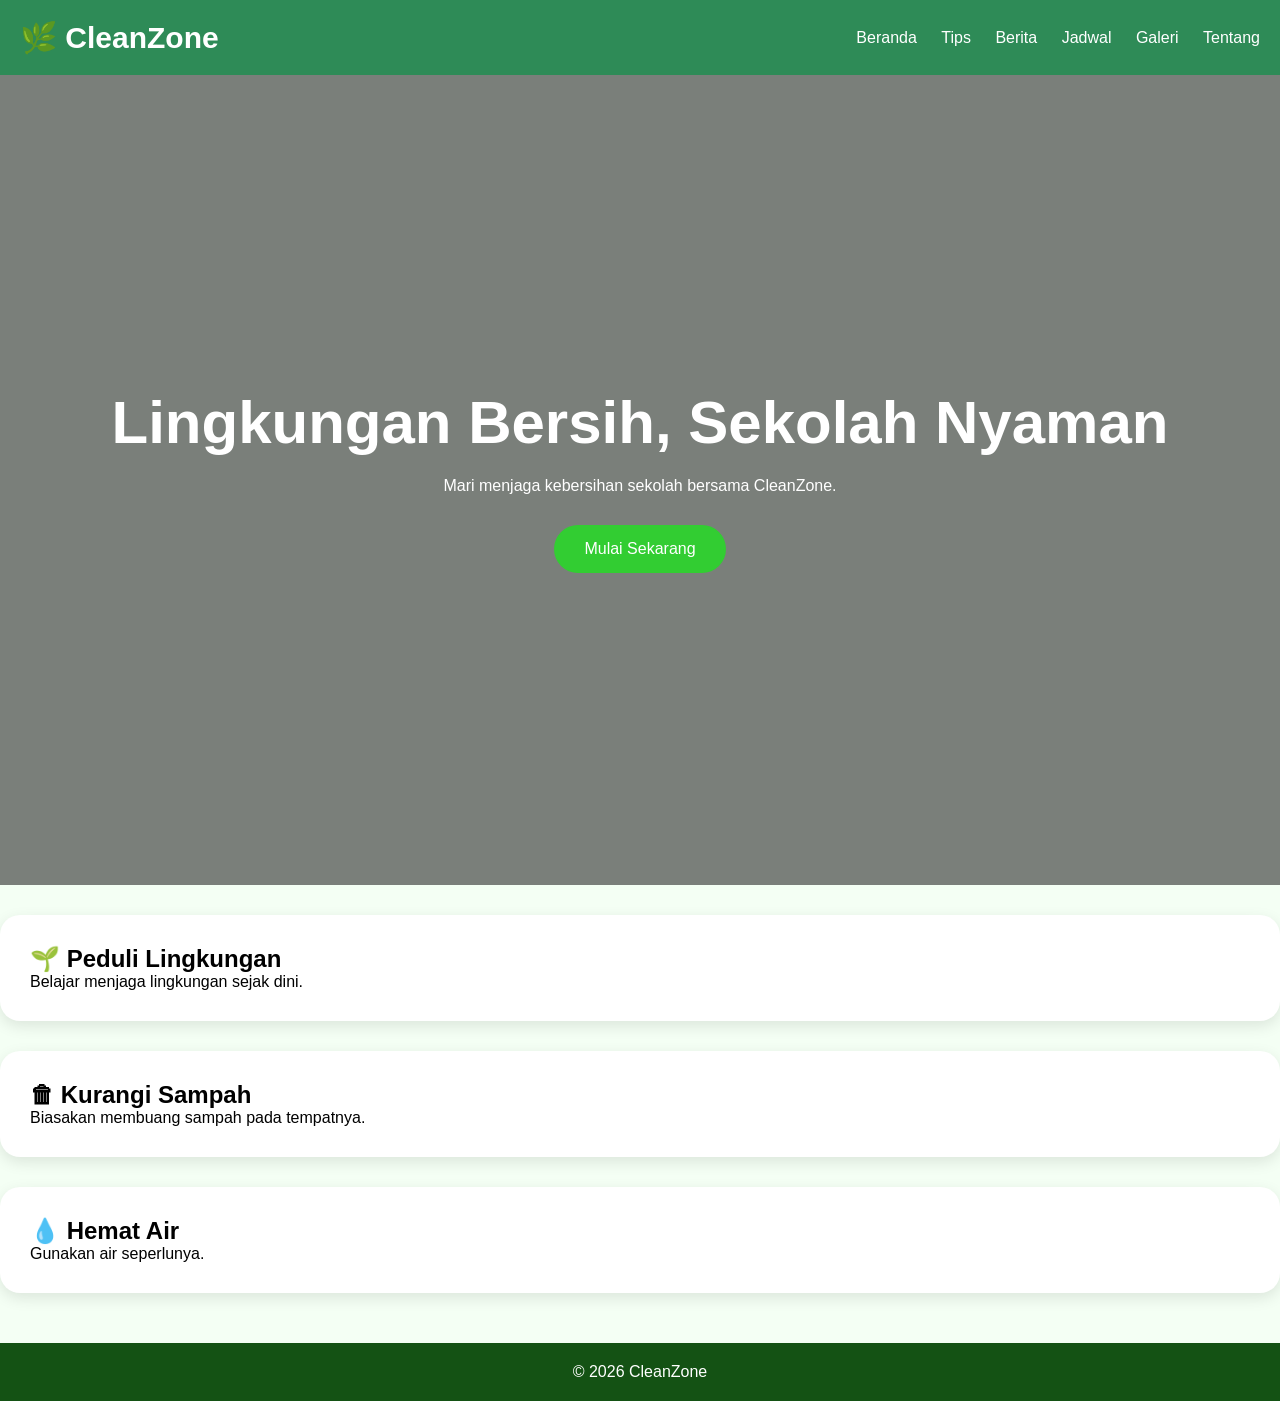
==== index.html @ 2b3ba28e "Update index.html" ====
<!DOCTYPE html>
<html lang="id">
<head>
  <meta charset="UTF-8">
  <title>CleanZone</title>

  <link rel="stylesheet" href="style.css">
</head>

<body>

  <header>

    <div class="logo">
      🌿 CleanZone
    </div>

    <nav>
      <a href="index.html">Beranda</a>
      <a href="tips.html">Tips</a>
      <a href="berita.html">Berita</a>
      <a href="jadwal.html">Jadwal</a>
      <a href="galeri.html">Galeri</a>
      <a href="tentang.html">Tentang</a>
    </nav>

  </header>

  <section class="hero">

    <h1>
      Lingkungan Bersih,
      Sekolah Nyaman
    </h1>

    <p>
      Mari menjaga kebersihan sekolah
      bersama CleanZone.
    </p>

    <a href="tips.html" class="btn">
      Mulai Sekarang
    </a>

  </section>

  <section class="fitur">

    <div class="card">
      <h2>🌱 Peduli Lingkungan</h2>

      <p>
        Belajar menjaga lingkungan
        sejak dini.
      </p>
    </div>

    <div class="card">
      <h2>🗑 Kurangi Sampah</h2>

      <p>
        Biasakan membuang sampah
        pada tempatnya.
      </p>
    </div>

    <div class="card">
      <h2>💧 Hemat Air</h2>

      <p>
        Gunakan air seperlunya.
      </p>
    </div>

  </section>

  <footer>
    <p>
      © 2026 CleanZone
    </p>
  </footer>

  <script src="script.js"></script>

</body>
</html>
---- style.css ----
*{
  margin:0;
  padding:0;
  box-sizing:border-box;
  font-family:Arial;
}

body{
  background:#f4fff4;
}

header{
  background:#2e8b57;
  padding:20px;
  display:flex;
  justify-content:space-between;
  align-items:center;
}

.logo{
  color:white;
  font-size:30px;
  font-weight:bold;
}

nav a{
  color:white;
  text-decoration:none;
  margin-left:20px;
}

.hero{
  height:90vh;
  background:linear-gradient(rgba(0,0,0,0.5),
  rgba(0,0,0,0.5)),
  url('https://images.unsplash.com/photo-1506744038136-46273834b3fb');

  background-size:cover;

  color:white;

  display:flex;
  flex-direction:column;
  justify-content:center;
  align-items:center;

  text-align:center;
}

.hero h1{
  font-size:60px;
}

.hero p{
  margin-top:20px;
}

.btn{
  margin-top:30px;
  background:#32cd32;
  color:white;
  padding:15px 30px;
  text-decoration:none;
  border-radius:30px;
}

.content{
  padding:60px;
}

.card,
.news-card{
  background:white;
  padding:30px;
  margin-top:30px;
  border-radius:20px;
  box-shadow:0 5px 15px rgba(0,0,0,0.1);
}

button{
  margin-top:20px;
  padding:12px 25px;
  border:none;
  background:#32cd32;
  color:white;
  border-radius:10px;
  cursor:pointer;
}

table{
  width:100%;
  margin-top:30px;
  border-collapse:collapse;
}

table th,
table td{
  border:1px solid #ddd;
  padding:20px;
  text-align:center;
}

.gallery{
  padding:50px;
  text-align:center;
}

.gallery img{
  width:300px;
  margin:20px;
  border-radius:20px;
}

footer{
  background:#145214;
  color:white;
  text-align:center;
  padding:20px;
  margin-top:50px;
}
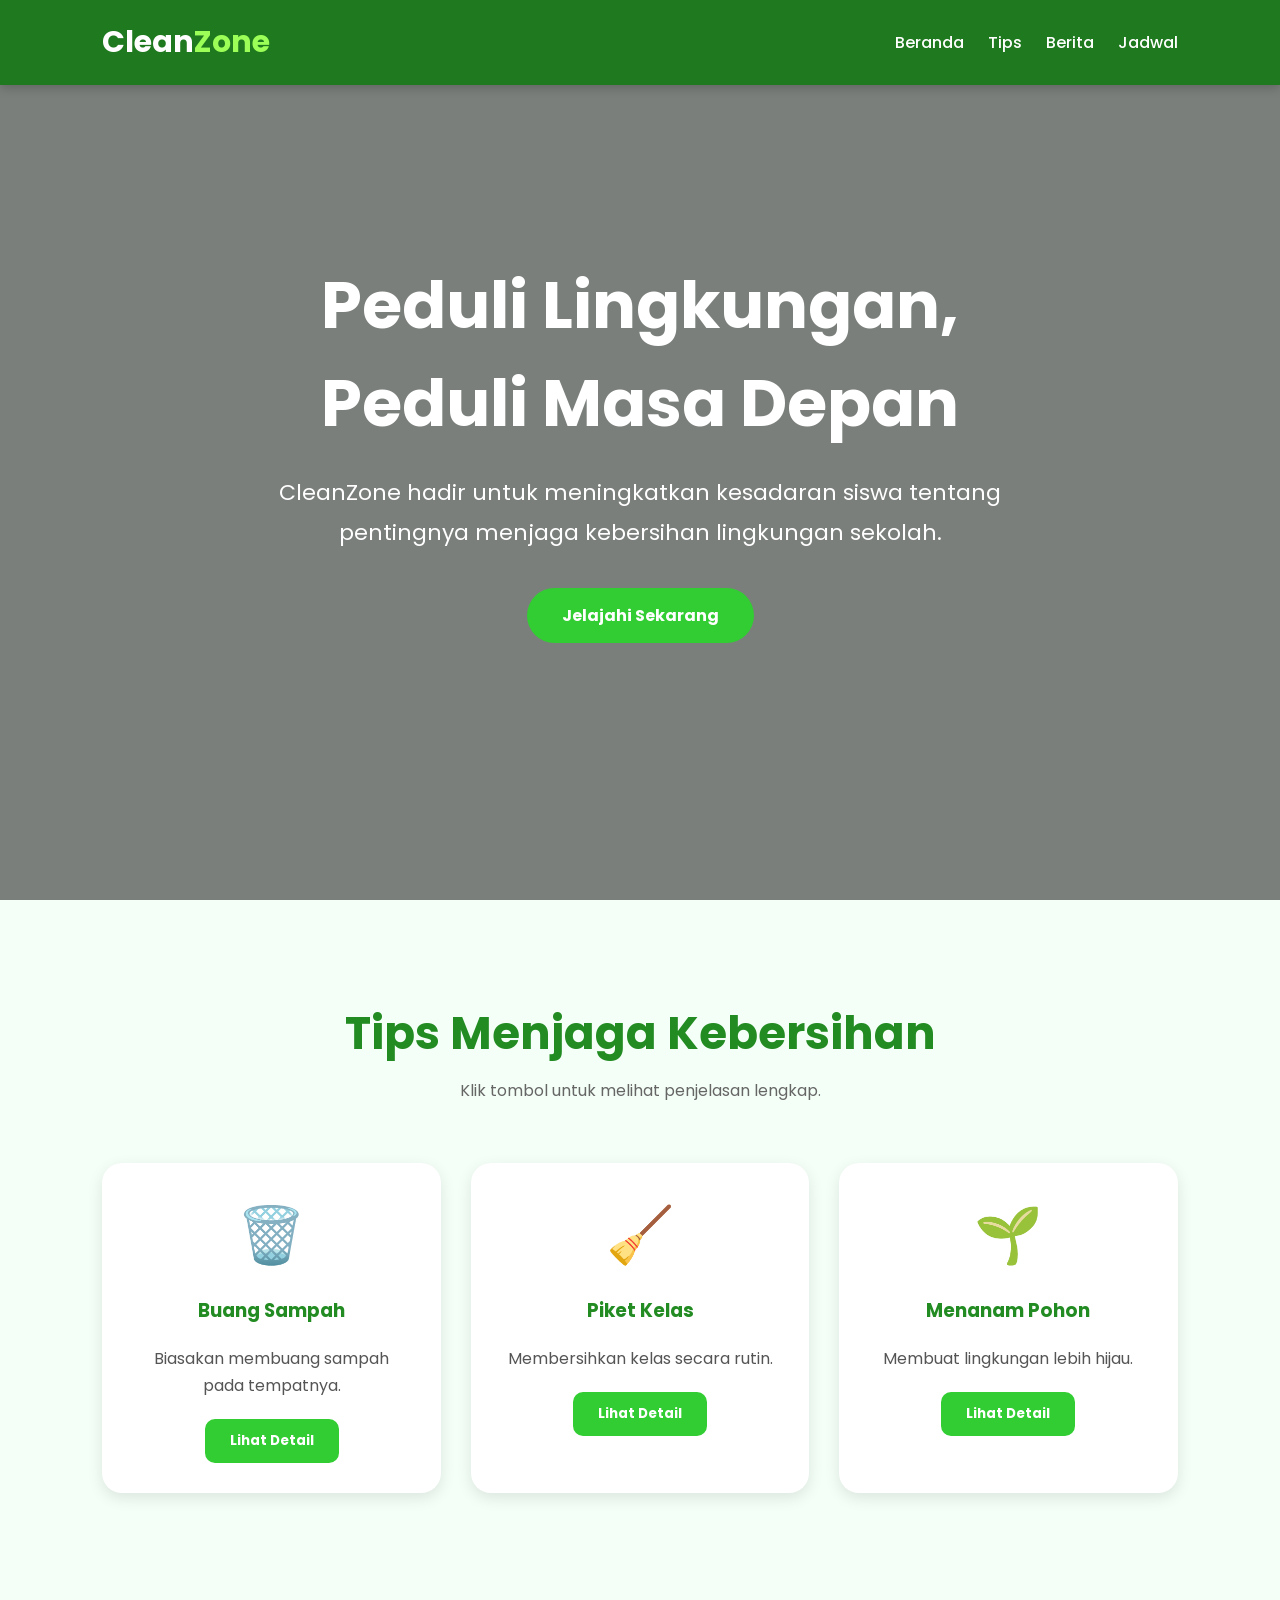
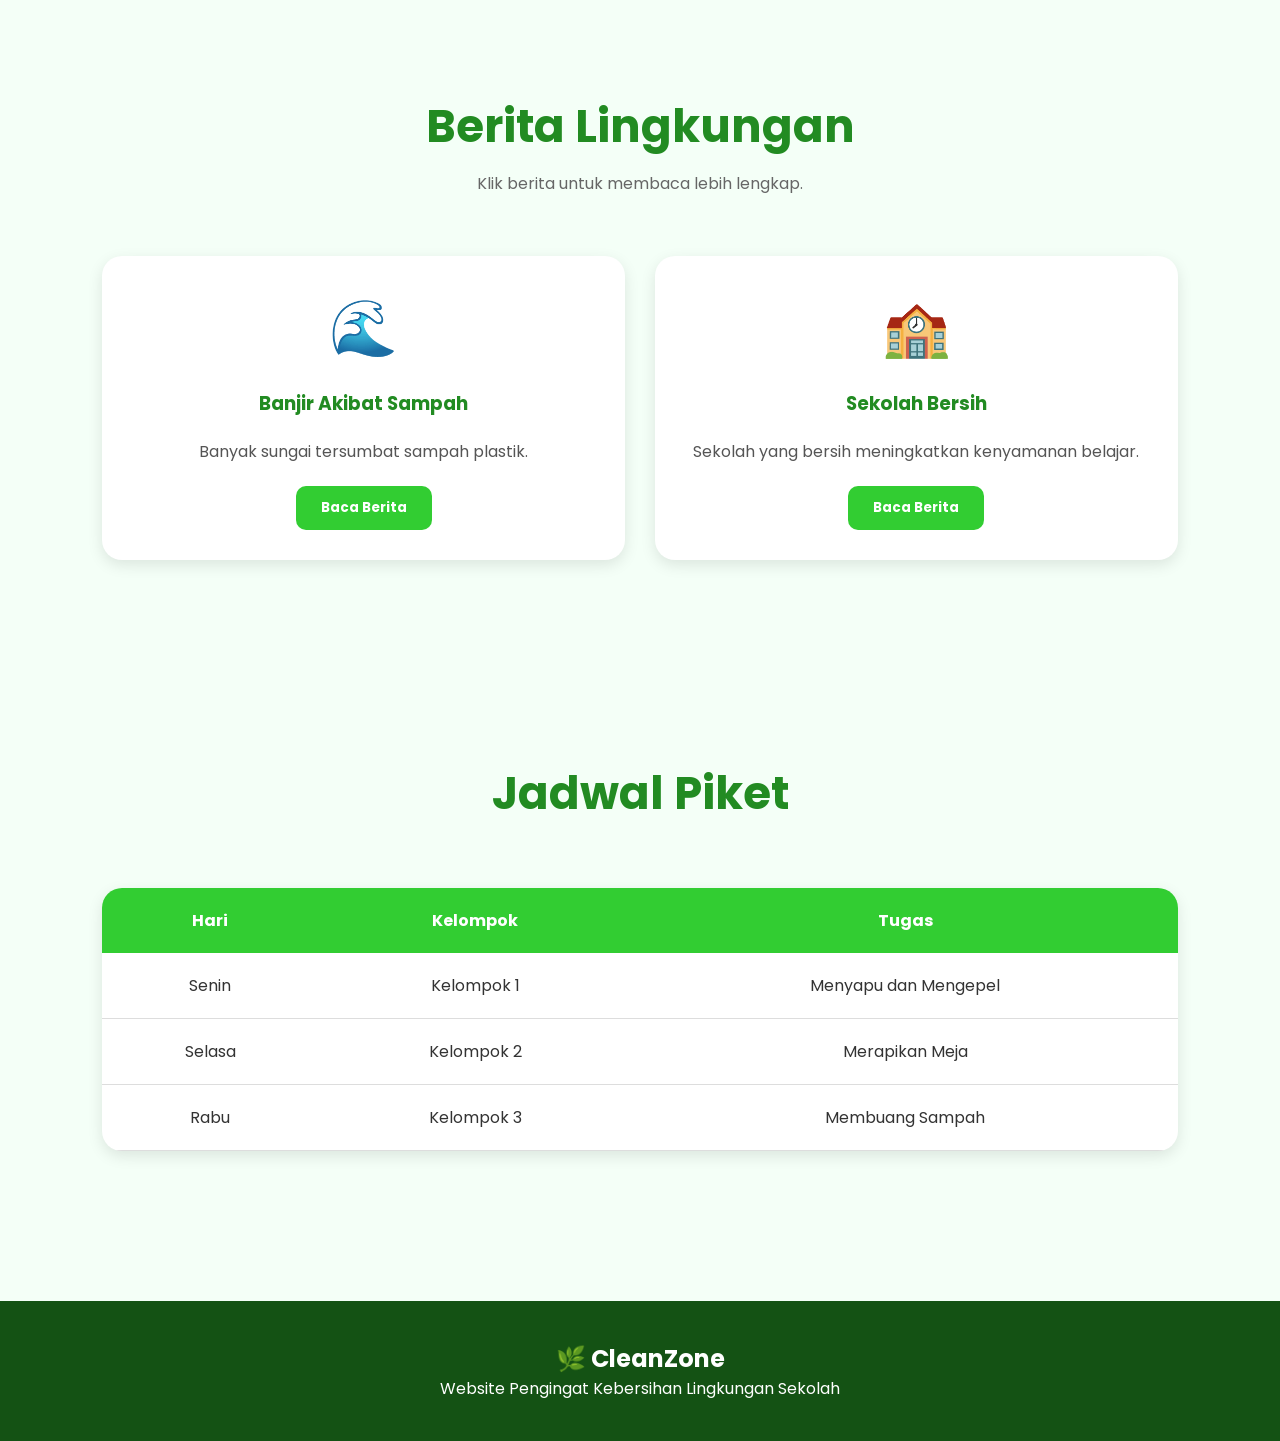
==== commit feb83b96: "Update index.html" ====
--- a/index.html
+++ b/index.html
@@ -1,86 +1,650 @@
 <!DOCTYPE html>
 <html lang="id">
 <head>
+
   <meta charset="UTF-8">
+  <meta name="viewport" content="width=device-width, initial-scale=1.0">
+
   <title>CleanZone</title>
 
-  <link rel="stylesheet" href="style.css">
+  <link rel="preconnect" href="https://fonts.googleapis.com">
+  <link href="https://fonts.googleapis.com/css2?family=Poppins:wght@300;400;500;600;700&display=swap" rel="stylesheet">
+
+  <style>
+
+    *{
+      margin:0;
+      padding:0;
+      box-sizing:border-box;
+      font-family:'Poppins', sans-serif;
+      scroll-behavior:smooth;
+    }
+
+    body{
+      background:#f4fff7;
+      color:#333;
+    }
+
+    /* HEADER */
+
+    header{
+      width:100%;
+      background:#1f7a1f;
+      padding:20px 8%;
+      display:flex;
+      justify-content:space-between;
+      align-items:center;
+      position:fixed;
+      top:0;
+      z-index:1000;
+      box-shadow:0 3px 10px rgba(0,0,0,0.2);
+    }
+
+    .logo{
+      color:white;
+      font-size:30px;
+      font-weight:700;
+    }
+
+    .logo span{
+      color:#9cff57;
+    }
+
+    nav a{
+      color:white;
+      text-decoration:none;
+      margin-left:20px;
+      font-weight:500;
+      transition:0.3s;
+    }
+
+    nav a:hover{
+      color:#9cff57;
+    }
+
+    /* HERO */
+
+    .hero{
+      height:100vh;
+      background:
+      linear-gradient(rgba(0,0,0,0.5), rgba(0,0,0,0.5)),
+      url('https://images.unsplash.com/photo-1509062522246-3755977927d7?auto=format&fit=crop&w=1400&q=80');
+
+      background-size:cover;
+      background-position:center;
+
+      display:flex;
+      justify-content:center;
+      align-items:center;
+      text-align:center;
+      color:white;
+      padding:20px;
+    }
+
+    .hero-content{
+      max-width:800px;
+    }
+
+    .hero h1{
+      font-size:65px;
+      margin-bottom:20px;
+    }
+
+    .hero p{
+      font-size:22px;
+      line-height:1.8;
+      margin-bottom:35px;
+    }
+
+    .btn{
+      background:#32cd32;
+      color:white;
+      text-decoration:none;
+      padding:15px 35px;
+      border-radius:40px;
+      font-weight:bold;
+      transition:0.3s;
+      display:inline-block;
+    }
+
+    .btn:hover{
+      background:#228b22;
+      transform:scale(1.05);
+    }
+
+    /* SECTION */
+
+    section{
+      padding:100px 8%;
+    }
+
+    .title{
+      text-align:center;
+      margin-bottom:60px;
+    }
+
+    .title h2{
+      font-size:45px;
+      color:#228b22;
+      margin-bottom:10px;
+    }
+
+    .title p{
+      color:#666;
+    }
+
+    /* CARD */
+
+    .card-container{
+      display:grid;
+      grid-template-columns:repeat(auto-fit,minmax(260px,1fr));
+      gap:30px;
+    }
+
+    .card{
+      background:white;
+      padding:30px;
+      border-radius:20px;
+      box-shadow:0 5px 15px rgba(0,0,0,0.1);
+      transition:0.3s;
+      text-align:center;
+    }
+
+    .card:hover{
+      transform:translateY(-10px);
+    }
+
+    .icon{
+      font-size:55px;
+    }
+
+    .card h3{
+      margin:20px 0;
+      color:#228b22;
+    }
+
+    .card p{
+      color:#555;
+      line-height:1.7;
+    }
+
+    .card button{
+      margin-top:20px;
+      padding:12px 25px;
+      border:none;
+      background:#32cd32;
+      color:white;
+      border-radius:10px;
+      cursor:pointer;
+      font-weight:bold;
+    }
+
+    .card button:hover{
+      background:#228b22;
+    }
+
+    /* POPUP */
+
+    .popup{
+      width:100%;
+      height:100vh;
+      background:rgba(0,0,0,0.6);
+      position:fixed;
+      top:0;
+      left:0;
+      display:none;
+      justify-content:center;
+      align-items:center;
+      z-index:2000;
+    }
+
+    .popup-content{
+      width:80%;
+      max-width:700px;
+      background:white;
+      padding:40px;
+      border-radius:20px;
+      position:relative;
+      animation:popup 0.4s;
+    }
+
+    @keyframes popup{
+      from{
+        transform:scale(0.7);
+        opacity:0;
+      }
+
+      to{
+        transform:scale(1);
+        opacity:1;
+      }
+    }
+
+    .close{
+      position:absolute;
+      top:15px;
+      right:20px;
+      font-size:28px;
+      cursor:pointer;
+      color:red;
+    }
+
+    .popup-content h2{
+      color:#228b22;
+      margin-bottom:20px;
+    }
+
+    .popup-content p{
+      line-height:2;
+      margin-bottom:15px;
+    }
+
+    /* TABLE */
+
+    table{
+      width:100%;
+      border-collapse:collapse;
+      background:white;
+      border-radius:20px;
+      overflow:hidden;
+      box-shadow:0 5px 15px rgba(0,0,0,0.1);
+    }
+
+    table th{
+      background:#32cd32;
+      color:white;
+      padding:20px;
+    }
+
+    table td{
+      padding:20px;
+      text-align:center;
+      border-bottom:1px solid #ddd;
+    }
+
+    /* FOOTER */
+
+    footer{
+      background:#145214;
+      color:white;
+      text-align:center;
+      padding:40px;
+      margin-top:50px;
+    }
+
+    /* RESPONSIVE */
+
+    @media(max-width:768px){
+
+      .hero h1{
+        font-size:40px;
+      }
+
+      nav{
+        display:none;
+      }
+
+    }
+
+  </style>
+
 </head>
 
 <body>
 
+  <!-- HEADER -->
+
   <header>
 
     <div class="logo">
-      🌿 CleanZone
+      Clean<span>Zone</span>
     </div>
 
     <nav>
-      <a href="index.html">Beranda</a>
-      <a href="tips.html">Tips</a>
-      <a href="berita.html">Berita</a>
-      <a href="jadwal.html">Jadwal</a>
-      <a href="galeri.html">Galeri</a>
-      <a href="tentang.html">Tentang</a>
+      <a href="#home">Beranda</a>
+      <a href="#tips">Tips</a>
+      <a href="#berita">Berita</a>
+      <a href="#jadwal">Jadwal</a>
     </nav>
 
   </header>
 
-  <section class="hero">
-
-    <h1>
-      Lingkungan Bersih,
-      Sekolah Nyaman
-    </h1>
+  <!-- HERO -->
+
+  <section class="hero" id="home">
+
+    <div class="hero-content">
+
+      <h1>
+        Peduli Lingkungan,
+        Peduli Masa Depan
+      </h1>
+
+      <p>
+        CleanZone hadir untuk meningkatkan kesadaran siswa
+        tentang pentingnya menjaga kebersihan lingkungan sekolah.
+      </p>
+
+      <a href="#tips" class="btn">
+        Jelajahi Sekarang
+      </a>
+
+    </div>
+
+  </section>
+
+  <!-- TIPS -->
+
+  <section id="tips">
+
+    <div class="title">
+
+      <h2>Tips Menjaga Kebersihan</h2>
+
+      <p>
+        Klik tombol untuk melihat penjelasan lengkap.
+      </p>
+
+    </div>
+
+    <div class="card-container">
+
+      <div class="card">
+
+        <div class="icon">🗑️</div>
+
+        <h3>Buang Sampah</h3>
+
+        <p>
+          Biasakan membuang sampah pada tempatnya.
+        </p>
+
+        <button onclick="openPopup('popup1')">
+          Lihat Detail
+        </button>
+
+      </div>
+
+      <div class="card">
+
+        <div class="icon">🧹</div>
+
+        <h3>Piket Kelas</h3>
+
+        <p>
+          Membersihkan kelas secara rutin.
+        </p>
+
+        <button onclick="openPopup('popup2')">
+          Lihat Detail
+        </button>
+
+      </div>
+
+      <div class="card">
+
+        <div class="icon">🌱</div>
+
+        <h3>Menanam Pohon</h3>
+
+        <p>
+          Membuat lingkungan lebih hijau.
+        </p>
+
+        <button onclick="openPopup('popup3')">
+          Lihat Detail
+        </button>
+
+      </div>
+
+    </div>
+
+  </section>
+
+  <!-- BERITA -->
+
+  <section id="berita">
+
+    <div class="title">
+
+      <h2>Berita Lingkungan</h2>
+
+      <p>
+        Klik berita untuk membaca lebih lengkap.
+      </p>
+
+    </div>
+
+    <div class="card-container">
+
+      <div class="card">
+
+        <div class="icon">🌊</div>
+
+        <h3>Banjir Akibat Sampah</h3>
+
+        <p>
+          Banyak sungai tersumbat sampah plastik.
+        </p>
+
+        <button onclick="openPopup('popup4')">
+          Baca Berita
+        </button>
+
+      </div>
+
+      <div class="card">
+
+        <div class="icon">🏫</div>
+
+        <h3>Sekolah Bersih</h3>
+
+        <p>
+          Sekolah yang bersih meningkatkan kenyamanan belajar.
+        </p>
+
+        <button onclick="openPopup('popup5')">
+          Baca Berita
+        </button>
+
+      </div>
+
+    </div>
+
+  </section>
+
+  <!-- JADWAL -->
+
+  <section id="jadwal">
+
+    <div class="title">
+
+      <h2>Jadwal Piket</h2>
+
+    </div>
+
+    <table>
+
+      <tr>
+        <th>Hari</th>
+        <th>Kelompok</th>
+        <th>Tugas</th>
+      </tr>
+
+      <tr>
+        <td>Senin</td>
+        <td>Kelompok 1</td>
+        <td>Menyapu dan Mengepel</td>
+      </tr>
+
+      <tr>
+        <td>Selasa</td>
+        <td>Kelompok 2</td>
+        <td>Merapikan Meja</td>
+      </tr>
+
+      <tr>
+        <td>Rabu</td>
+        <td>Kelompok 3</td>
+        <td>Membuang Sampah</td>
+      </tr>
+
+    </table>
+
+  </section>
+
+  <!-- FOOTER -->
+
+  <footer>
+
+    <h2>🌿 CleanZone</h2>
 
     <p>
-      Mari menjaga kebersihan sekolah
-      bersama CleanZone.
+      Website Pengingat Kebersihan Lingkungan Sekolah
     </p>
 
-    <a href="tips.html" class="btn">
-      Mulai Sekarang
-    </a>
-
-  </section>
-
-  <section class="fitur">
-
-    <div class="card">
-      <h2>🌱 Peduli Lingkungan</h2>
-
-      <p>
-        Belajar menjaga lingkungan
-        sejak dini.
-      </p>
-    </div>
-
-    <div class="card">
-      <h2>🗑 Kurangi Sampah</h2>
-
-      <p>
-        Biasakan membuang sampah
-        pada tempatnya.
-      </p>
-    </div>
-
-    <div class="card">
-      <h2>💧 Hemat Air</h2>
-
-      <p>
-        Gunakan air seperlunya.
-      </p>
-    </div>
-
-  </section>
-
-  <footer>
-    <p>
-      © 2026 CleanZone
-    </p>
   </footer>
 
-  <script src="script.js"></script>
+  <!-- POPUP 1 -->
+
+  <div class="popup" id="popup1">
+
+    <div class="popup-content">
+
+      <span class="close" onclick="closePopup('popup1')">
+        ×
+      </span>
+
+      <h2>Buang Sampah Pada Tempatnya</h2>
+
+      <p>
+        Sampah yang dibuang sembarangan dapat menyebabkan banjir,
+        pencemaran lingkungan, dan bau tidak sedap.
+      </p>
+
+      <p>
+        Dengan membuang sampah pada tempatnya,
+        lingkungan sekolah menjadi lebih bersih dan nyaman.
+      </p>
+
+    </div>
+
+  </div>
+
+  <!-- POPUP 2 -->
+
+  <div class="popup" id="popup2">
+
+    <div class="popup-content">
+
+      <span class="close" onclick="closePopup('popup2')">
+        ×
+      </span>
+
+      <h2>Piket Kelas</h2>
+
+      <p>
+        Piket kelas membantu menjaga kebersihan ruang belajar.
+      </p>
+
+      <p>
+        Kegiatan ini juga melatih tanggung jawab,
+        kerja sama, dan disiplin siswa.
+      </p>
+
+    </div>
+
+  </div>
+
+  <!-- POPUP 3 -->
+
+  <div class="popup" id="popup3">
+
+    <div class="popup-content">
+
+      <span class="close" onclick="closePopup('popup3')">
+        ×
+      </span>
+
+      <h2>Menanam Pohon</h2>
+
+      <p>
+        Pohon menghasilkan oksigen dan membuat udara lebih segar.
+      </p>
+
+      <p>
+        Lingkungan hijau juga membuat sekolah terlihat indah.
+      </p>
+
+    </div>
+
+  </div>
+
+  <!-- POPUP 4 -->
+
+  <div class="popup" id="popup4">
+
+    <div class="popup-content">
+
+      <span class="close" onclick="closePopup('popup4')">
+        ×
+      </span>
+
+      <h2>Banjir Akibat Sampah</h2>
+
+      <p>
+        Banyak daerah mengalami banjir karena saluran air tersumbat sampah plastik.
+      </p>
+
+      <p>
+        Oleh karena itu masyarakat diharapkan lebih peduli terhadap kebersihan lingkungan.
+      </p>
+
+    </div>
+
+  </div>
+
+  <!-- POPUP 5 -->
+
+  <div class="popup" id="popup5">
+
+    <div class="popup-content">
+
+      <span class="close" onclick="closePopup('popup5')">
+        ×
+      </span>
+
+      <h2>Sekolah Bersih dan Nyaman</h2>
+
+      <p>
+        Sekolah yang bersih membuat siswa lebih fokus dan nyaman saat belajar.
+      </p>
+
+      <p>
+        Banyak sekolah mulai menerapkan program peduli lingkungan.
+      </p>
+
+    </div>
+
+  </div>
+
+  <!-- JAVASCRIPT -->
+
+  <script>
+
+    function openPopup(id){
+
+      document.getElementById(id).style.display = "flex";
+
+    }
+
+    function closePopup(id){
+
+      document.getElementById(id).style.display = "none";
+
+    }
+
+  </script>
 
 </body>
 </html>
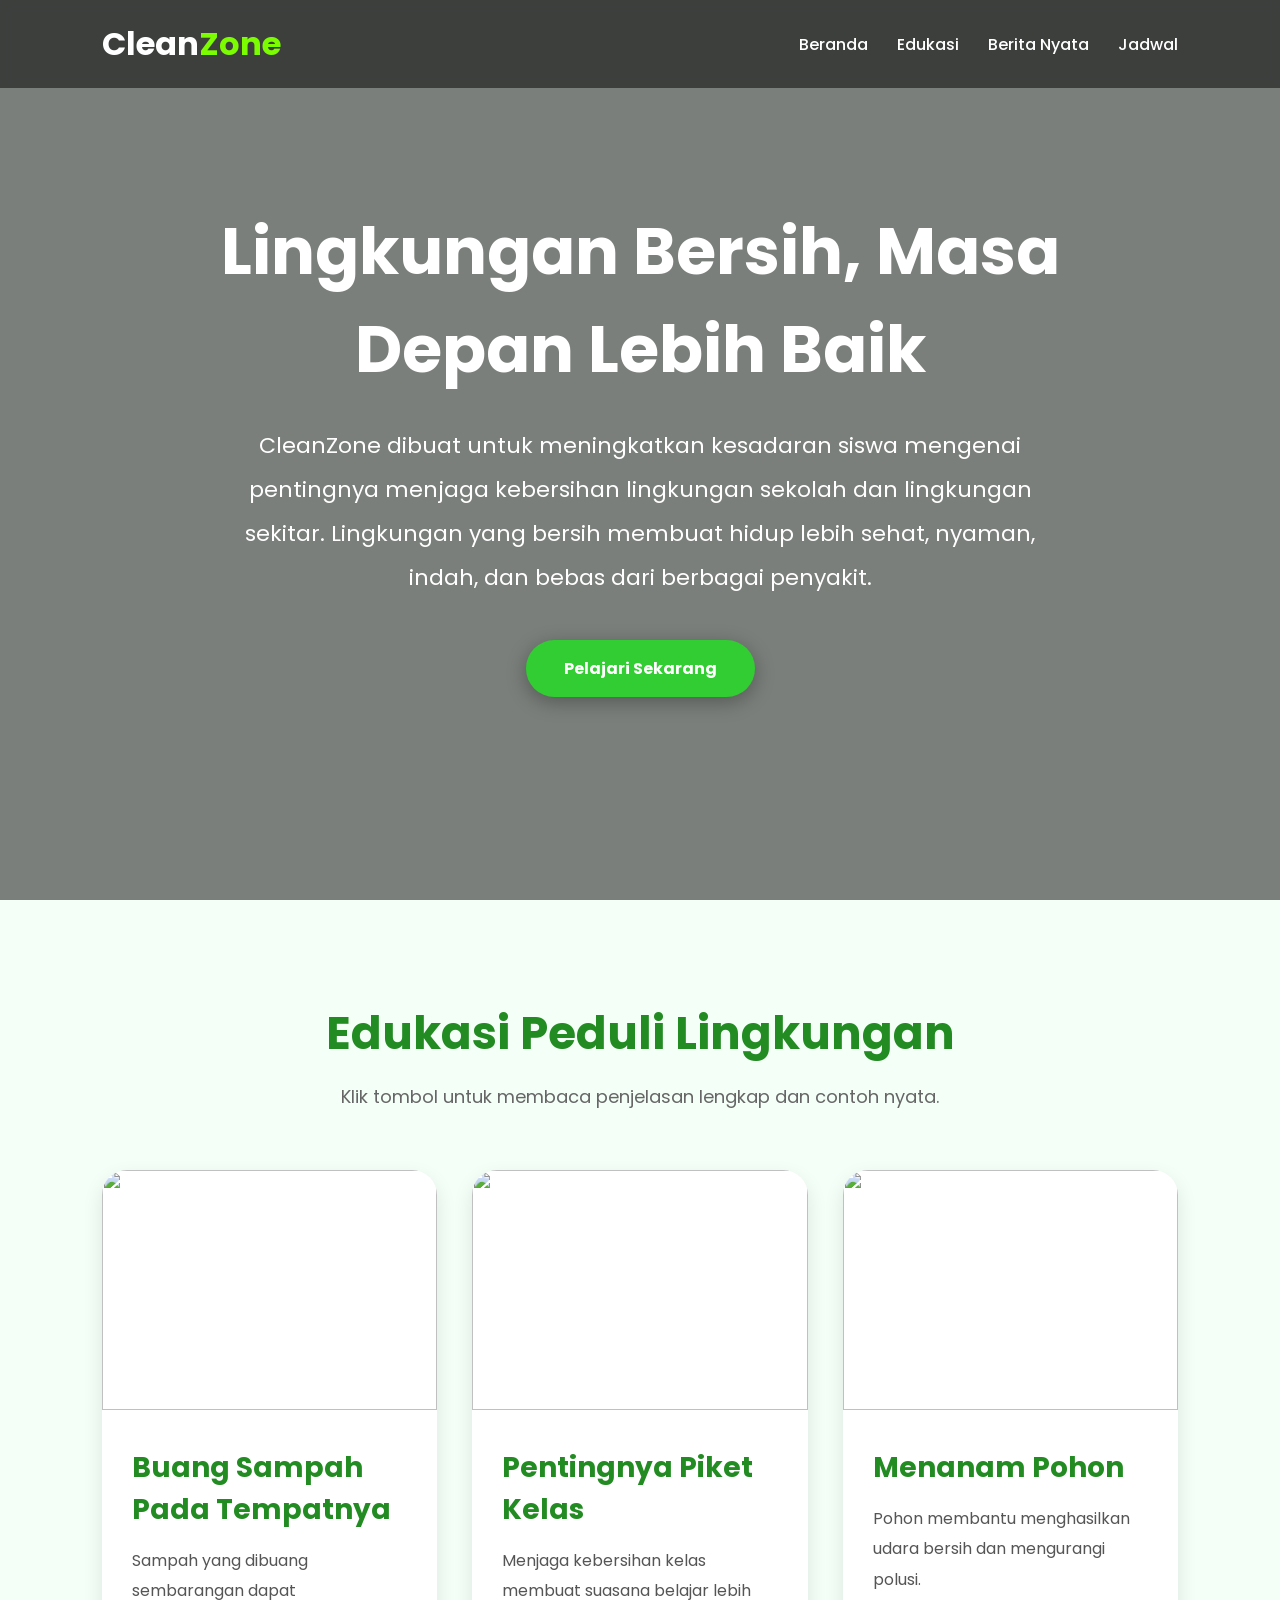
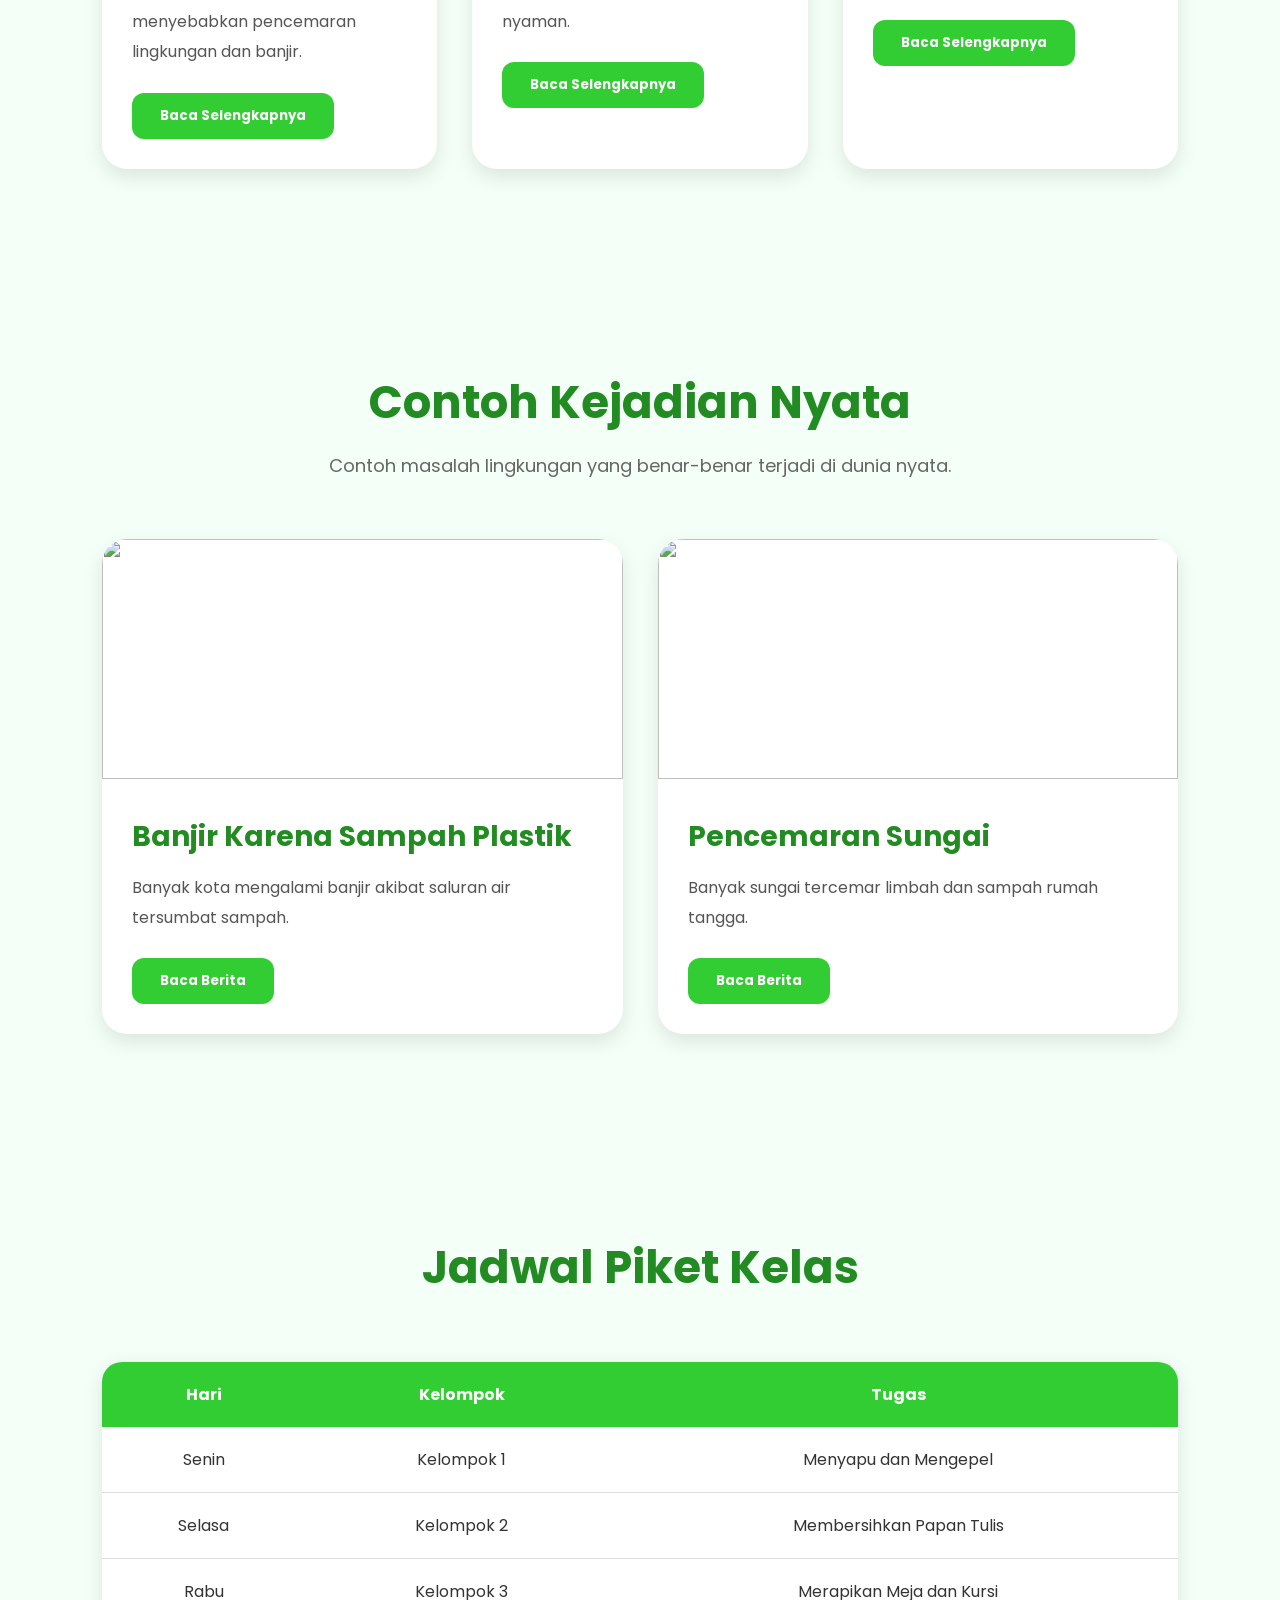
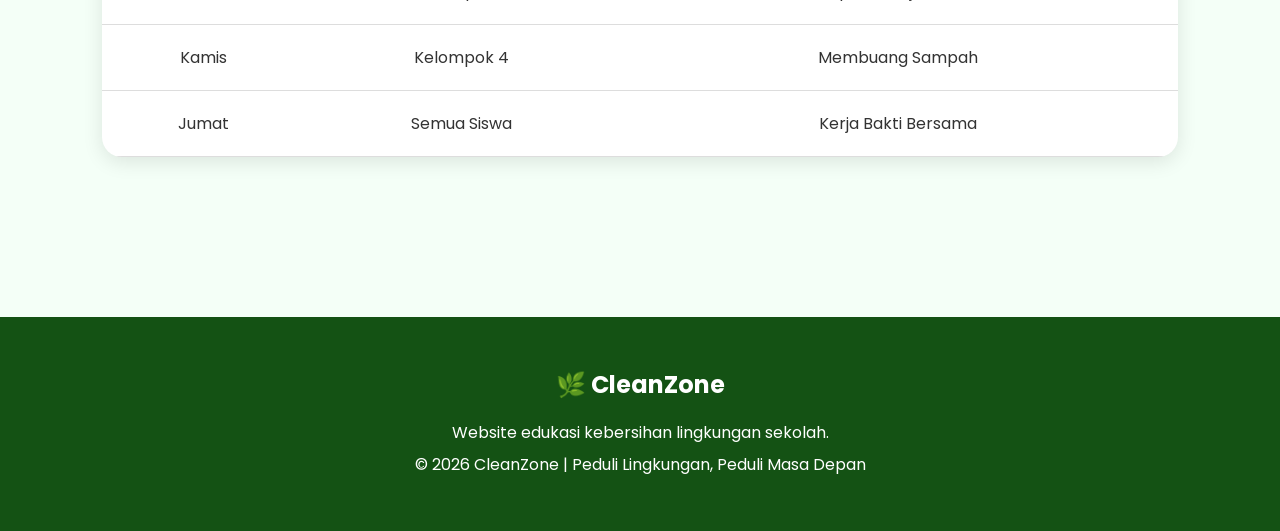
==== commit c67d156f: "Update index.html" ====
--- a/index.html
+++ b/index.html
@@ -5,9 +5,10 @@
   <meta charset="UTF-8">
   <meta name="viewport" content="width=device-width, initial-scale=1.0">
 
-  <title>CleanZone</title>
+  <title>CleanZone Premium</title>
 
   <link rel="preconnect" href="https://fonts.googleapis.com">
+
   <link href="https://fonts.googleapis.com/css2?family=Poppins:wght@300;400;500;600;700&display=swap" rel="stylesheet">
 
   <style>
@@ -29,46 +30,49 @@
 
     header{
       width:100%;
-      background:#1f7a1f;
       padding:20px 8%;
+      background:rgba(0,0,0,0.5);
+      backdrop-filter:blur(5px);
+      position:fixed;
+      top:0;
+      z-index:1000;
+
       display:flex;
       justify-content:space-between;
       align-items:center;
-      position:fixed;
-      top:0;
-      z-index:1000;
-      box-shadow:0 3px 10px rgba(0,0,0,0.2);
     }
 
     .logo{
       color:white;
-      font-size:30px;
+      font-size:32px;
       font-weight:700;
     }
 
     .logo span{
-      color:#9cff57;
+      color:#7CFC00;
     }
 
     nav a{
       color:white;
       text-decoration:none;
-      margin-left:20px;
+      margin-left:25px;
+      transition:0.3s;
       font-weight:500;
-      transition:0.3s;
     }
 
     nav a:hover{
-      color:#9cff57;
+      color:#7CFC00;
     }
 
     /* HERO */
 
     .hero{
+      width:100%;
       height:100vh;
+
       background:
       linear-gradient(rgba(0,0,0,0.5), rgba(0,0,0,0.5)),
-      url('https://images.unsplash.com/photo-1509062522246-3755977927d7?auto=format&fit=crop&w=1400&q=80');
+      url('https://images.unsplash.com/photo-1492496913980-501348b61469?auto=format&fit=crop&w=1400&q=80');
 
       background-size:cover;
       background-position:center;
@@ -82,29 +86,31 @@
     }
 
     .hero-content{
-      max-width:800px;
+      max-width:850px;
+      animation:fade 2s;
     }
 
     .hero h1{
       font-size:65px;
-      margin-bottom:20px;
+      margin-bottom:25px;
     }
 
     .hero p{
       font-size:22px;
-      line-height:1.8;
-      margin-bottom:35px;
+      line-height:2;
+      margin-bottom:40px;
     }
 
     .btn{
+      display:inline-block;
+      padding:16px 38px;
       background:#32cd32;
       color:white;
       text-decoration:none;
-      padding:15px 35px;
       border-radius:40px;
+      transition:0.3s;
       font-weight:bold;
-      transition:0.3s;
-      display:inline-block;
+      box-shadow:0 5px 20px rgba(0,0,0,0.3);
     }
 
     .btn:hover{
@@ -112,6 +118,18 @@
       transform:scale(1.05);
     }
 
+    @keyframes fade{
+      from{
+        opacity:0;
+        transform:translateY(50px);
+      }
+
+      to{
+        opacity:1;
+        transform:translateY(0);
+      }
+    }
+
     /* SECTION */
 
     section{
@@ -125,62 +143,70 @@
 
     .title h2{
       font-size:45px;
-      color:#228b22;
-      margin-bottom:10px;
+      color:#228B22;
+      margin-bottom:15px;
     }
 
     .title p{
       color:#666;
+      font-size:18px;
     }
 
     /* CARD */
 
     .card-container{
       display:grid;
-      grid-template-columns:repeat(auto-fit,minmax(260px,1fr));
-      gap:30px;
+      grid-template-columns:repeat(auto-fit,minmax(300px,1fr));
+      gap:35px;
     }
 
     .card{
       background:white;
-      padding:30px;
-      border-radius:20px;
-      box-shadow:0 5px 15px rgba(0,0,0,0.1);
-      transition:0.3s;
-      text-align:center;
+      border-radius:25px;
+      overflow:hidden;
+      box-shadow:0 8px 20px rgba(0,0,0,0.1);
+      transition:0.4s;
     }
 
     .card:hover{
       transform:translateY(-10px);
     }
 
-    .icon{
-      font-size:55px;
-    }
-
-    .card h3{
-      margin:20px 0;
-      color:#228b22;
-    }
-
-    .card p{
+    .card img{
+      width:100%;
+      height:240px;
+      object-fit:cover;
+    }
+
+    .card-content{
+      padding:30px;
+    }
+
+    .card-content h3{
+      color:#228B22;
+      margin-bottom:15px;
+      font-size:28px;
+    }
+
+    .card-content p{
+      line-height:1.9;
       color:#555;
-      line-height:1.7;
-    }
-
-    .card button{
-      margin-top:20px;
-      padding:12px 25px;
+    }
+
+    .card-content button{
+      margin-top:25px;
+      padding:13px 28px;
       border:none;
       background:#32cd32;
       color:white;
-      border-radius:10px;
+      border-radius:12px;
       cursor:pointer;
       font-weight:bold;
-    }
-
-    .card button:hover{
-      background:#228b22;
+      transition:0.3s;
+    }
+
+    .card-content button:hover{
+      background:#228B22;
     }
 
     /* POPUP */
@@ -188,7 +214,7 @@
     .popup{
       width:100%;
       height:100vh;
-      background:rgba(0,0,0,0.6);
+      background:rgba(0,0,0,0.7);
       position:fixed;
       top:0;
       left:0;
@@ -196,16 +222,50 @@
       justify-content:center;
       align-items:center;
       z-index:2000;
+      padding:20px;
     }
 
     .popup-content{
-      width:80%;
-      max-width:700px;
+      width:90%;
+      max-width:850px;
       background:white;
-      padding:40px;
-      border-radius:20px;
+      border-radius:25px;
+      overflow:auto;
+      max-height:90vh;
       position:relative;
       animation:popup 0.4s;
+    }
+
+    .popup-content img{
+      width:100%;
+      height:320px;
+      object-fit:cover;
+    }
+
+    .popup-text{
+      padding:35px;
+    }
+
+    .popup-text h2{
+      color:#228B22;
+      margin-bottom:20px;
+      font-size:35px;
+    }
+
+    .popup-text p{
+      line-height:2;
+      color:#444;
+      margin-bottom:18px;
+    }
+
+    .close{
+      position:absolute;
+      top:15px;
+      right:25px;
+      color:white;
+      font-size:35px;
+      cursor:pointer;
+      font-weight:bold;
     }
 
     @keyframes popup{
@@ -218,25 +278,6 @@
         transform:scale(1);
         opacity:1;
       }
-    }
-
-    .close{
-      position:absolute;
-      top:15px;
-      right:20px;
-      font-size:28px;
-      cursor:pointer;
-      color:red;
-    }
-
-    .popup-content h2{
-      color:#228b22;
-      margin-bottom:20px;
-    }
-
-    .popup-content p{
-      line-height:2;
-      margin-bottom:15px;
     }
 
     /* TABLE */
@@ -247,7 +288,7 @@
       background:white;
       border-radius:20px;
       overflow:hidden;
-      box-shadow:0 5px 15px rgba(0,0,0,0.1);
+      box-shadow:0 5px 20px rgba(0,0,0,0.1);
     }
 
     table th{
@@ -262,14 +303,26 @@
       border-bottom:1px solid #ddd;
     }
 
+    table tr:hover{
+      background:#f0fff0;
+    }
+
     /* FOOTER */
 
     footer{
       background:#145214;
       color:white;
       text-align:center;
-      padding:40px;
-      margin-top:50px;
+      padding:50px;
+      margin-top:60px;
+    }
+
+    footer h2{
+      margin-bottom:15px;
+    }
+
+    footer p{
+      line-height:2;
     }
 
     /* RESPONSIVE */
@@ -277,7 +330,11 @@
     @media(max-width:768px){
 
       .hero h1{
-        font-size:40px;
+        font-size:42px;
+      }
+
+      .hero p{
+        font-size:18px;
       }
 
       nav{
@@ -302,8 +359,8 @@
 
     <nav>
       <a href="#home">Beranda</a>
-      <a href="#tips">Tips</a>
-      <a href="#berita">Berita</a>
+      <a href="#edukasi">Edukasi</a>
+      <a href="#berita">Berita Nyata</a>
       <a href="#jadwal">Jadwal</a>
     </nav>
 
@@ -316,84 +373,105 @@
     <div class="hero-content">
 
       <h1>
-        Peduli Lingkungan,
-        Peduli Masa Depan
+        Lingkungan Bersih,
+        Masa Depan Lebih Baik
       </h1>
 
       <p>
-        CleanZone hadir untuk meningkatkan kesadaran siswa
-        tentang pentingnya menjaga kebersihan lingkungan sekolah.
+        CleanZone dibuat untuk meningkatkan kesadaran siswa mengenai pentingnya
+        menjaga kebersihan lingkungan sekolah dan lingkungan sekitar.
+        Lingkungan yang bersih membuat hidup lebih sehat, nyaman,
+        indah, dan bebas dari berbagai penyakit.
       </p>
 
-      <a href="#tips" class="btn">
-        Jelajahi Sekarang
+      <a href="#edukasi" class="btn">
+        Pelajari Sekarang
       </a>
 
     </div>
 
   </section>
 
-  <!-- TIPS -->
-
-  <section id="tips">
+  <!-- EDUKASI -->
+
+  <section id="edukasi">
 
     <div class="title">
 
-      <h2>Tips Menjaga Kebersihan</h2>
+      <h2>Edukasi Peduli Lingkungan</h2>
 
       <p>
-        Klik tombol untuk melihat penjelasan lengkap.
+        Klik tombol untuk membaca penjelasan lengkap dan contoh nyata.
       </p>
 
     </div>
 
     <div class="card-container">
 
+      <!-- CARD 1 -->
+
       <div class="card">
 
-        <div class="icon">🗑️</div>
-
-        <h3>Buang Sampah</h3>
-
-        <p>
-          Biasakan membuang sampah pada tempatnya.
-        </p>
-
-        <button onclick="openPopup('popup1')">
-          Lihat Detail
-        </button>
-
-      </div>
+        <img src="https://images.unsplash.com/photo-1532996122724-e3c354a0b15b?auto=format&fit=crop&w=1000&q=80">
+
+        <div class="card-content">
+
+          <h3>Buang Sampah Pada Tempatnya</h3>
+
+          <p>
+            Sampah yang dibuang sembarangan dapat menyebabkan pencemaran lingkungan
+            dan banjir.
+          </p>
+
+          <button onclick="openPopup('popup1')">
+            Baca Selengkapnya
+          </button>
+
+        </div>
+
+      </div>
+
+      <!-- CARD 2 -->
 
       <div class="card">
 
-        <div class="icon">🧹</div>
-
-        <h3>Piket Kelas</h3>
-
-        <p>
-          Membersihkan kelas secara rutin.
-        </p>
-
-        <button onclick="openPopup('popup2')">
-          Lihat Detail
-        </button>
-
-      </div>
+        <img src="https://images.unsplash.com/photo-1522202176988-66273c2fd55f?auto=format&fit=crop&w=1000&q=80">
+
+        <div class="card-content">
+
+          <h3>Pentingnya Piket Kelas</h3>
+
+          <p>
+            Menjaga kebersihan kelas membuat suasana belajar lebih nyaman.
+          </p>
+
+          <button onclick="openPopup('popup2')">
+            Baca Selengkapnya
+          </button>
+
+        </div>
+
+      </div>
+
+      <!-- CARD 3 -->
 
       <div class="card">
 
-        <div class="icon">🌱</div>
-
-        <h3>Menanam Pohon</h3>
-
-        <p>
-          Membuat lingkungan lebih hijau.
-        </p>
-
-        <button onclick="openPopup('popup3')">
-          Lihat Detail
-        </button>
+        <img src="https://images.unsplash.com/photo-1492496913980-501348b61469?auto=format&fit=crop&w=1000&q=80">
+
+        <div class="card-content">
+
+          <h3>Menanam Pohon</h3>
+
+          <p>
+            Pohon membantu menghasilkan udara bersih dan mengurangi polusi.
+          </p>
+
+          <button onclick="openPopup('popup3')">
+            Baca Selengkapnya
+          </button>
+
+        </div>
 
       </div>
 
@@ -407,45 +485,57 @@
 
     <div class="title">
 
-      <h2>Berita Lingkungan</h2>
+      <h2>Contoh Kejadian Nyata</h2>
 
       <p>
-        Klik berita untuk membaca lebih lengkap.
+        Contoh masalah lingkungan yang benar-benar terjadi di dunia nyata.
       </p>
 
     </div>
 
     <div class="card-container">
 
+      <!-- BERITA 1 -->
+
       <div class="card">
 
-        <div class="icon">🌊</div>
-
-        <h3>Banjir Akibat Sampah</h3>
-
-        <p>
-          Banyak sungai tersumbat sampah plastik.
-        </p>
-
-        <button onclick="openPopup('popup4')">
-          Baca Berita
-        </button>
-
-      </div>
+        <img src="https://images.unsplash.com/photo-1547683905-f686c993aae5?auto=format&fit=crop&w=1000&q=80">
+
+        <div class="card-content">
+
+          <h3>Banjir Karena Sampah Plastik</h3>
+
+          <p>
+            Banyak kota mengalami banjir akibat saluran air tersumbat sampah.
+          </p>
+
+          <button onclick="openPopup('popup4')">
+            Baca Berita
+          </button>
+
+        </div>
+
+      </div>
+
+      <!-- BERITA 2 -->
 
       <div class="card">
 
-        <div class="icon">🏫</div>
-
-        <h3>Sekolah Bersih</h3>
-
-        <p>
-          Sekolah yang bersih meningkatkan kenyamanan belajar.
-        </p>
-
-        <button onclick="openPopup('popup5')">
-          Baca Berita
-        </button>
+        <img src="https://images.unsplash.com/photo-1473448912268-2022ce9509d8?auto=format&fit=crop&w=1000&q=80">
+
+        <div class="card-content">
+
+          <h3>Pencemaran Sungai</h3>
+
+          <p>
+            Banyak sungai tercemar limbah dan sampah rumah tangga.
+          </p>
+
+          <button onclick="openPopup('popup5')">
+            Baca Berita
+          </button>
+
+        </div>
 
       </div>
 
@@ -459,7 +549,7 @@
 
     <div class="title">
 
-      <h2>Jadwal Piket</h2>
+      <h2>Jadwal Piket Kelas</h2>
 
     </div>
 
@@ -480,15 +570,27 @@
       <tr>
         <td>Selasa</td>
         <td>Kelompok 2</td>
-        <td>Merapikan Meja</td>
+        <td>Membersihkan Papan Tulis</td>
       </tr>
 
       <tr>
         <td>Rabu</td>
         <td>Kelompok 3</td>
+        <td>Merapikan Meja dan Kursi</td>
+      </tr>
+
+      <tr>
+        <td>Kamis</td>
+        <td>Kelompok 4</td>
         <td>Membuang Sampah</td>
       </tr>
 
+      <tr>
+        <td>Jumat</td>
+        <td>Semua Siswa</td>
+        <td>Kerja Bakti Bersama</td>
+      </tr>
+
     </table>
 
   </section>
@@ -500,32 +602,52 @@
     <h2>🌿 CleanZone</h2>
 
     <p>
-      Website Pengingat Kebersihan Lingkungan Sekolah
+      Website edukasi kebersihan lingkungan sekolah.
     </p>
 
+    <p>
+      © 2026 CleanZone | Peduli Lingkungan, Peduli Masa Depan
+    </p>
+
   </footer>
 
   <!-- POPUP 1 -->
 
   <div class="popup" id="popup1">
 
+    <span class="close" onclick="closePopup('popup1')">
+      ×
+    </span>
+
     <div class="popup-content">
 
-      <span class="close" onclick="closePopup('popup1')">
-        ×
-      </span>
-
-      <h2>Buang Sampah Pada Tempatnya</h2>
-
-      <p>
-        Sampah yang dibuang sembarangan dapat menyebabkan banjir,
-        pencemaran lingkungan, dan bau tidak sedap.
-      </p>
-
-      <p>
-        Dengan membuang sampah pada tempatnya,
-        lingkungan sekolah menjadi lebih bersih dan nyaman.
-      </p>
+      <img src="https://images.unsplash.com/photo-1511497584788-876760111969?auto=format&fit=crop&w=1200&q=80">
+
+      <div class="popup-text">
+
+        <h2>Buang Sampah Pada Tempatnya</h2>
+
+        <p>
+          Sampah yang dibuang sembarangan dapat menyebabkan berbagai masalah lingkungan,
+          seperti banjir, pencemaran air, dan munculnya penyakit.
+        </p>
+
+        <p>
+          Di Indonesia, beberapa daerah pernah mengalami banjir besar akibat
+          saluran air yang tersumbat oleh sampah plastik.
+        </p>
+
+        <p>
+          Plastik membutuhkan waktu sangat lama untuk terurai,
+          sehingga dapat mencemari lingkungan selama bertahun-tahun.
+        </p>
+
+        <p>
+          Oleh karena itu, membuang sampah pada tempatnya merupakan langkah kecil
+          yang sangat penting untuk menjaga bumi tetap bersih.
+        </p>
+
+      </div>
 
     </div>
 
@@ -535,22 +657,32 @@
 
   <div class="popup" id="popup2">
 
+    <span class="close" onclick="closePopup('popup2')">
+      ×
+    </span>
+
     <div class="popup-content">
 
-      <span class="close" onclick="closePopup('popup2')">
-        ×
-      </span>
-
-      <h2>Piket Kelas</h2>
-
-      <p>
-        Piket kelas membantu menjaga kebersihan ruang belajar.
-      </p>
-
-      <p>
-        Kegiatan ini juga melatih tanggung jawab,
-        kerja sama, dan disiplin siswa.
-      </p>
+      <img src="https://images.unsplash.com/photo-1503676260728-1c00da094a0b?auto=format&fit=crop&w=1200&q=80">
+
+      <div class="popup-text">
+
+        <h2>Pentingnya Piket Kelas</h2>
+
+        <p>
+          Piket kelas membantu menjaga kebersihan ruang belajar agar tetap nyaman digunakan.
+        </p>
+
+        <p>
+          Kelas yang bersih membuat siswa lebih fokus saat belajar dan mengurangi risiko penyakit.
+        </p>
+
+        <p>
+          Selain itu, kegiatan piket melatih rasa tanggung jawab,
+          disiplin, dan kerja sama antar siswa.
+        </p>
+
+      </div>
 
     </div>
 
@@ -560,21 +692,36 @@
 
   <div class="popup" id="popup3">
 
+    <span class="close" onclick="closePopup('popup3')">
+      ×
+    </span>
+
     <div class="popup-content">
 
-      <span class="close" onclick="closePopup('popup3')">
-        ×
-      </span>
-
-      <h2>Menanam Pohon</h2>
-
-      <p>
-        Pohon menghasilkan oksigen dan membuat udara lebih segar.
-      </p>
-
-      <p>
-        Lingkungan hijau juga membuat sekolah terlihat indah.
-      </p>
+      <img src="https://images.unsplash.com/photo-1448375240586-882707db888b?auto=format&fit=crop&w=1200&q=80">
+
+      <div class="popup-text">
+
+        <h2>Menanam Pohon</h2>
+
+        <p>
+          Pohon sangat penting bagi kehidupan manusia karena menghasilkan oksigen.
+        </p>
+
+        <p>
+          Pohon juga membantu mengurangi polusi udara dan membuat lingkungan lebih sejuk.
+        </p>
+
+        <p>
+          Banyak kota besar mengalami suhu panas berlebihan karena kurangnya pepohonan.
+        </p>
+
+        <p>
+          Dengan menanam pohon sejak sekarang,
+          kita ikut menjaga masa depan bumi.
+        </p>
+
+      </div>
 
     </div>
 
@@ -584,21 +731,33 @@
 
   <div class="popup" id="popup4">
 
+    <span class="close" onclick="closePopup('popup4')">
+      ×
+    </span>
+
     <div class="popup-content">
 
-      <span class="close" onclick="closePopup('popup4')">
-        ×
-      </span>
-
-      <h2>Banjir Akibat Sampah</h2>
-
-      <p>
-        Banyak daerah mengalami banjir karena saluran air tersumbat sampah plastik.
-      </p>
-
-      <p>
-        Oleh karena itu masyarakat diharapkan lebih peduli terhadap kebersihan lingkungan.
-      </p>
+      <img src="https://images.unsplash.com/photo-1513883049090-d0b7439799bf?auto=format&fit=crop&w=1200&q=80">
+
+      <div class="popup-text">
+
+        <h2>Banjir Akibat Sampah Plastik</h2>
+
+        <p>
+          Banyak wilayah di Indonesia mengalami banjir akibat saluran air tersumbat sampah plastik.
+        </p>
+
+        <p>
+          Saat hujan deras turun, air tidak dapat mengalir dengan lancar
+          karena tertahan tumpukan sampah.
+        </p>
+
+        <p>
+          Kejadian seperti ini sering terjadi di kota besar dan menyebabkan
+          kerugian bagi masyarakat.
+        </p>
+
+      </div>
 
     </div>
 
@@ -608,27 +767,38 @@
 
   <div class="popup" id="popup5">
 
+    <span class="close" onclick="closePopup('popup5')">
+      ×
+    </span>
+
     <div class="popup-content">
 
-      <span class="close" onclick="closePopup('popup5')">
-        ×
-      </span>
-
-      <h2>Sekolah Bersih dan Nyaman</h2>
-
-      <p>
-        Sekolah yang bersih membuat siswa lebih fokus dan nyaman saat belajar.
-      </p>
-
-      <p>
-        Banyak sekolah mulai menerapkan program peduli lingkungan.
-      </p>
+      <img src="https://images.unsplash.com/photo-1518173946687-a4c8892bbd9f?auto=format&fit=crop&w=1200&q=80">
+
+      <div class="popup-text">
+
+        <h2>Pencemaran Sungai</h2>
+
+        <p>
+          Banyak sungai tercemar akibat limbah rumah tangga dan sampah plastik.
+        </p>
+
+        <p>
+          Air sungai yang tercemar dapat membahayakan kesehatan manusia dan hewan.
+        </p>
+
+        <p>
+          Oleh karena itu masyarakat perlu menjaga kebersihan sungai
+          dan tidak membuang sampah sembarangan.
+        </p>
+
+      </div>
 
     </div>
 
   </div>
 
-  <!-- JAVASCRIPT -->
+  <!-- SCRIPT -->
 
   <script>
 
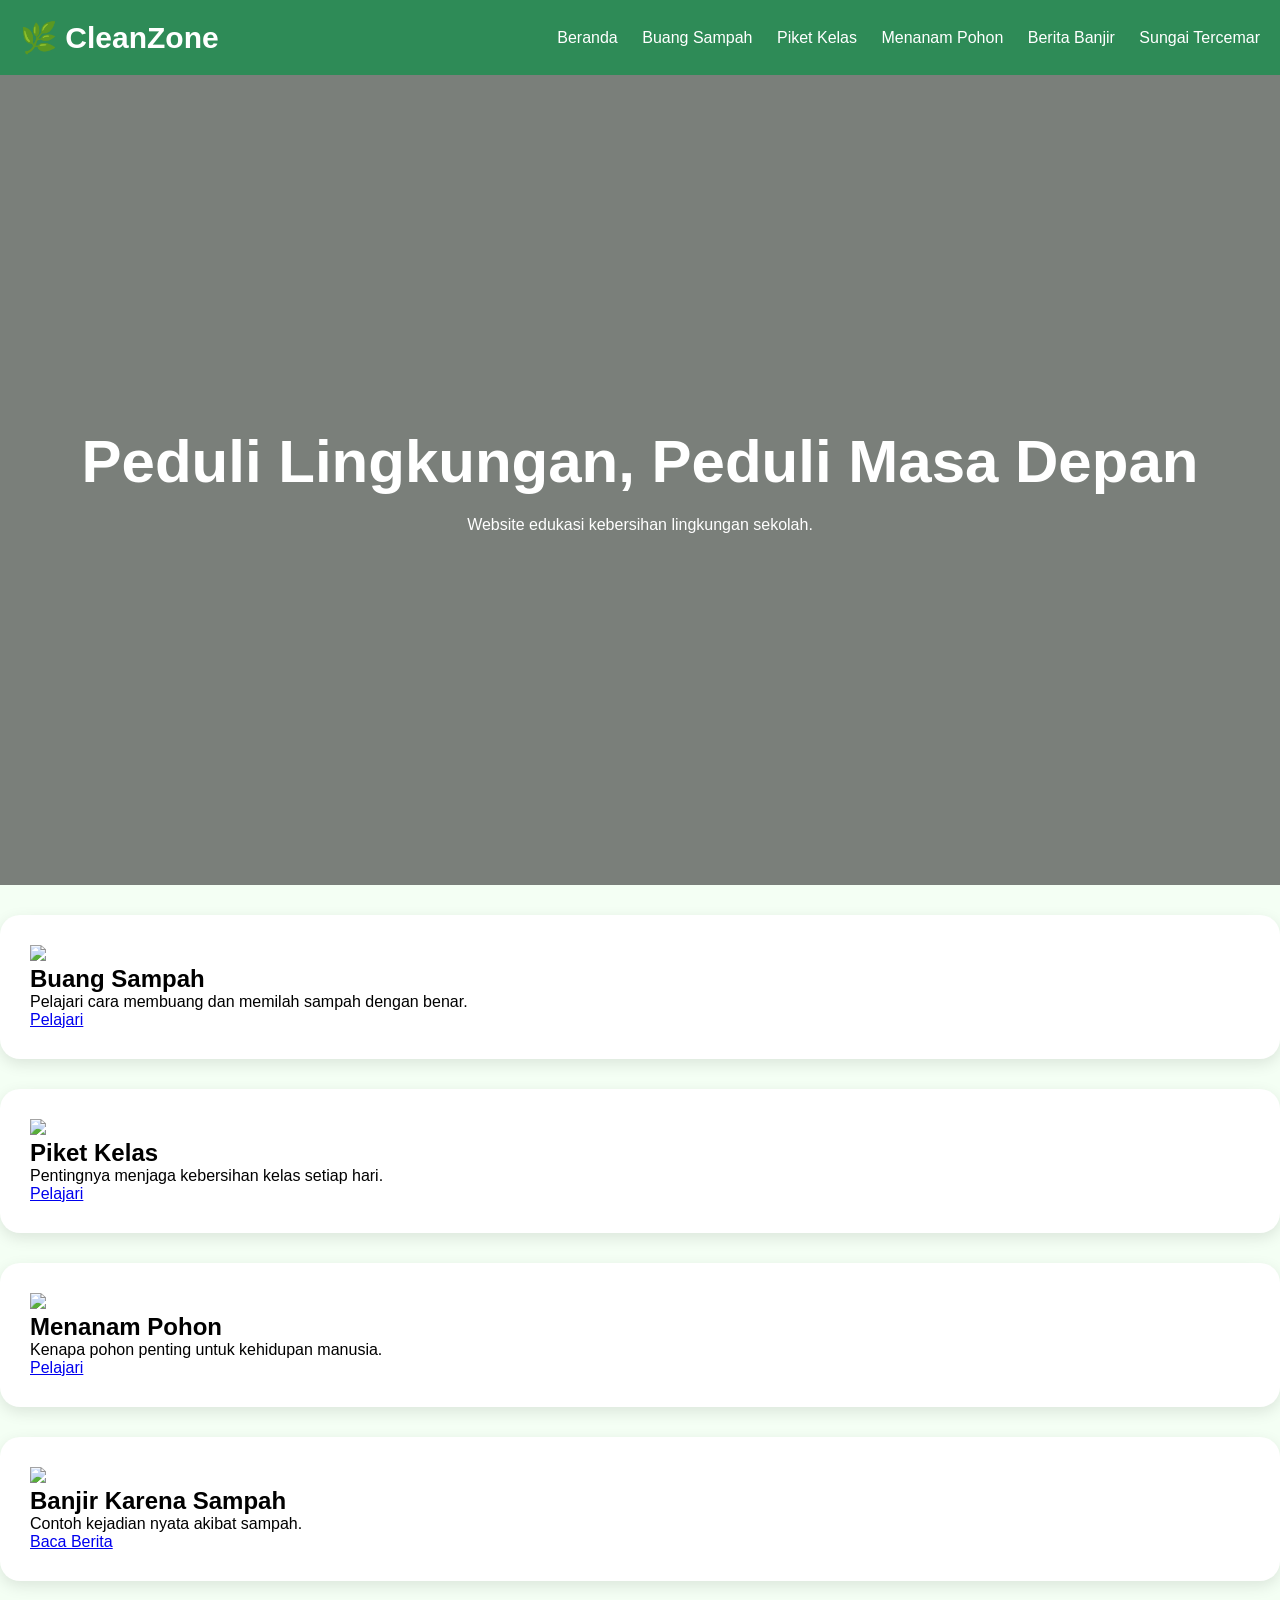
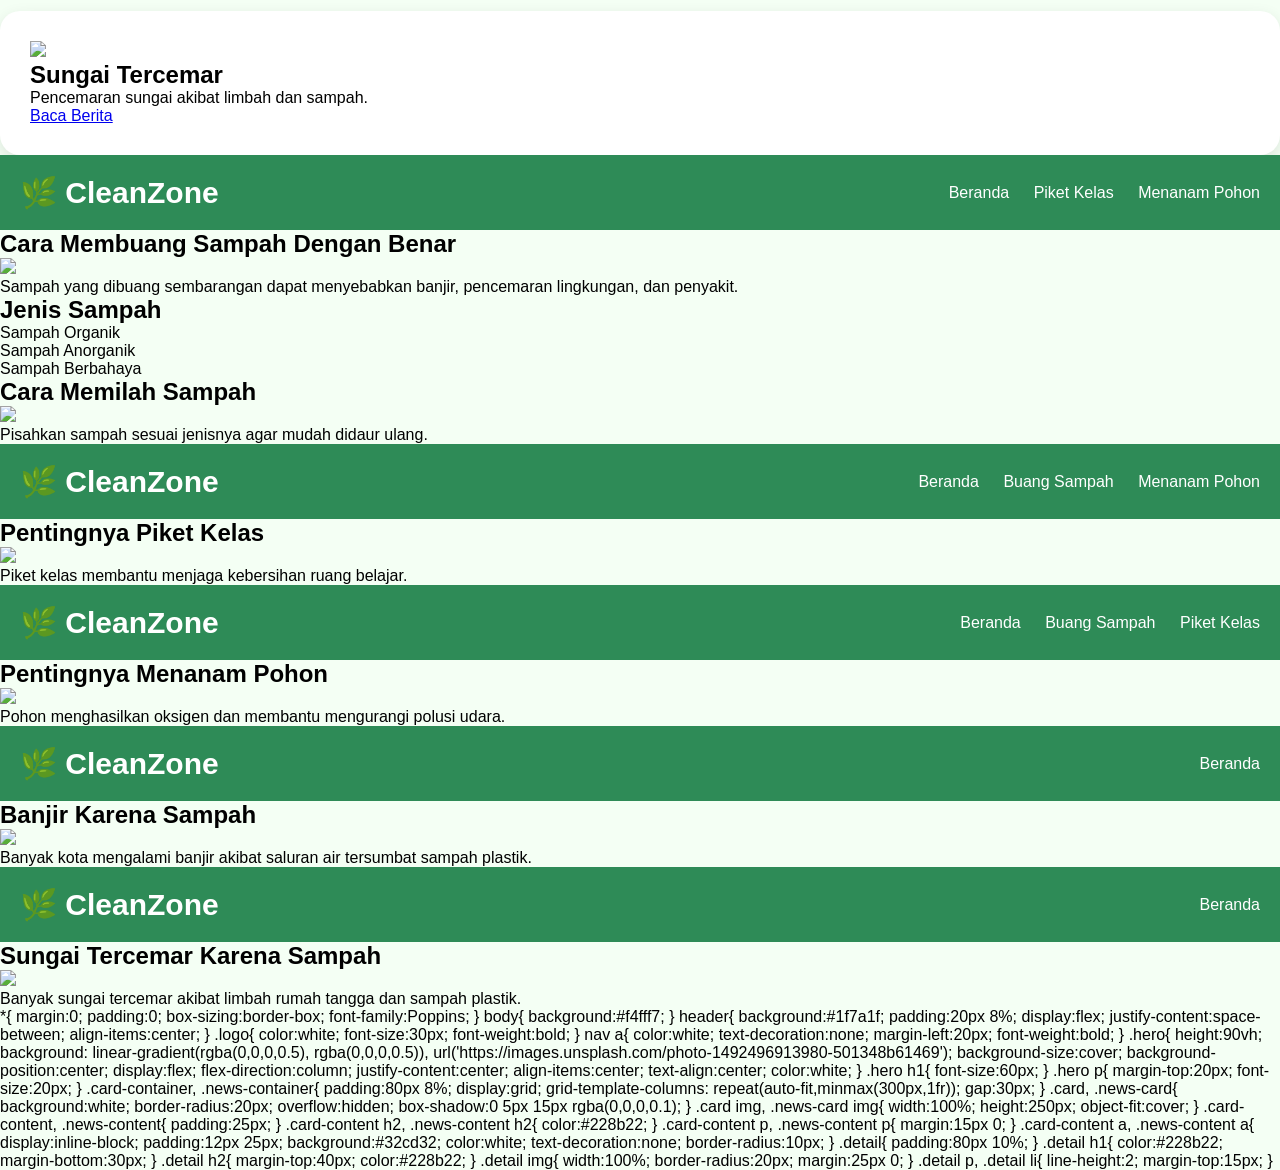
==== commit 02df201e: "Update index.html" ====
--- a/index.html
+++ b/index.html
@@ -1,820 +1,737 @@
+<!-- ================================================= -->
+<!-- FILE 1 = index.html -->
+<!-- ================================================= -->
+
 <!DOCTYPE html>
 <html lang="id">
+
 <head>
 
   <meta charset="UTF-8">
-  <meta name="viewport" content="width=device-width, initial-scale=1.0">
-
-  <title>CleanZone Premium</title>
-
-  <link rel="preconnect" href="https://fonts.googleapis.com">
-
-  <link href="https://fonts.googleapis.com/css2?family=Poppins:wght@300;400;500;600;700&display=swap" rel="stylesheet">
-
-  <style>
-
-    *{
-      margin:0;
-      padding:0;
-      box-sizing:border-box;
-      font-family:'Poppins', sans-serif;
-      scroll-behavior:smooth;
-    }
-
-    body{
-      background:#f4fff7;
-      color:#333;
-    }
-
-    /* HEADER */
-
-    header{
-      width:100%;
-      padding:20px 8%;
-      background:rgba(0,0,0,0.5);
-      backdrop-filter:blur(5px);
-      position:fixed;
-      top:0;
-      z-index:1000;
-
-      display:flex;
-      justify-content:space-between;
-      align-items:center;
-    }
-
-    .logo{
-      color:white;
-      font-size:32px;
-      font-weight:700;
-    }
-
-    .logo span{
-      color:#7CFC00;
-    }
-
-    nav a{
-      color:white;
-      text-decoration:none;
-      margin-left:25px;
-      transition:0.3s;
-      font-weight:500;
-    }
-
-    nav a:hover{
-      color:#7CFC00;
-    }
-
-    /* HERO */
-
-    .hero{
-      width:100%;
-      height:100vh;
-
-      background:
-      linear-gradient(rgba(0,0,0,0.5), rgba(0,0,0,0.5)),
-      url('https://images.unsplash.com/photo-1492496913980-501348b61469?auto=format&fit=crop&w=1400&q=80');
-
-      background-size:cover;
-      background-position:center;
-
-      display:flex;
-      justify-content:center;
-      align-items:center;
-      text-align:center;
-      color:white;
-      padding:20px;
-    }
-
-    .hero-content{
-      max-width:850px;
-      animation:fade 2s;
-    }
-
-    .hero h1{
-      font-size:65px;
-      margin-bottom:25px;
-    }
-
-    .hero p{
-      font-size:22px;
-      line-height:2;
-      margin-bottom:40px;
-    }
-
-    .btn{
-      display:inline-block;
-      padding:16px 38px;
-      background:#32cd32;
-      color:white;
-      text-decoration:none;
-      border-radius:40px;
-      transition:0.3s;
-      font-weight:bold;
-      box-shadow:0 5px 20px rgba(0,0,0,0.3);
-    }
-
-    .btn:hover{
-      background:#228b22;
-      transform:scale(1.05);
-    }
-
-    @keyframes fade{
-      from{
-        opacity:0;
-        transform:translateY(50px);
-      }
-
-      to{
-        opacity:1;
-        transform:translateY(0);
-      }
-    }
-
-    /* SECTION */
-
-    section{
-      padding:100px 8%;
-    }
-
-    .title{
-      text-align:center;
-      margin-bottom:60px;
-    }
-
-    .title h2{
-      font-size:45px;
-      color:#228B22;
-      margin-bottom:15px;
-    }
-
-    .title p{
-      color:#666;
-      font-size:18px;
-    }
-
-    /* CARD */
-
-    .card-container{
-      display:grid;
-      grid-template-columns:repeat(auto-fit,minmax(300px,1fr));
-      gap:35px;
-    }
-
-    .card{
-      background:white;
-      border-radius:25px;
-      overflow:hidden;
-      box-shadow:0 8px 20px rgba(0,0,0,0.1);
-      transition:0.4s;
-    }
-
-    .card:hover{
-      transform:translateY(-10px);
-    }
-
-    .card img{
-      width:100%;
-      height:240px;
-      object-fit:cover;
-    }
-
-    .card-content{
-      padding:30px;
-    }
-
-    .card-content h3{
-      color:#228B22;
-      margin-bottom:15px;
-      font-size:28px;
-    }
-
-    .card-content p{
-      line-height:1.9;
-      color:#555;
-    }
-
-    .card-content button{
-      margin-top:25px;
-      padding:13px 28px;
-      border:none;
-      background:#32cd32;
-      color:white;
-      border-radius:12px;
-      cursor:pointer;
-      font-weight:bold;
-      transition:0.3s;
-    }
-
-    .card-content button:hover{
-      background:#228B22;
-    }
-
-    /* POPUP */
-
-    .popup{
-      width:100%;
-      height:100vh;
-      background:rgba(0,0,0,0.7);
-      position:fixed;
-      top:0;
-      left:0;
-      display:none;
-      justify-content:center;
-      align-items:center;
-      z-index:2000;
-      padding:20px;
-    }
-
-    .popup-content{
-      width:90%;
-      max-width:850px;
-      background:white;
-      border-radius:25px;
-      overflow:auto;
-      max-height:90vh;
-      position:relative;
-      animation:popup 0.4s;
-    }
-
-    .popup-content img{
-      width:100%;
-      height:320px;
-      object-fit:cover;
-    }
-
-    .popup-text{
-      padding:35px;
-    }
-
-    .popup-text h2{
-      color:#228B22;
-      margin-bottom:20px;
-      font-size:35px;
-    }
-
-    .popup-text p{
-      line-height:2;
-      color:#444;
-      margin-bottom:18px;
-    }
-
-    .close{
-      position:absolute;
-      top:15px;
-      right:25px;
-      color:white;
-      font-size:35px;
-      cursor:pointer;
-      font-weight:bold;
-    }
-
-    @keyframes popup{
-      from{
-        transform:scale(0.7);
-        opacity:0;
-      }
-
-      to{
-        transform:scale(1);
-        opacity:1;
-      }
-    }
-
-    /* TABLE */
-
-    table{
-      width:100%;
-      border-collapse:collapse;
-      background:white;
-      border-radius:20px;
-      overflow:hidden;
-      box-shadow:0 5px 20px rgba(0,0,0,0.1);
-    }
-
-    table th{
-      background:#32cd32;
-      color:white;
-      padding:20px;
-    }
-
-    table td{
-      padding:20px;
-      text-align:center;
-      border-bottom:1px solid #ddd;
-    }
-
-    table tr:hover{
-      background:#f0fff0;
-    }
-
-    /* FOOTER */
-
-    footer{
-      background:#145214;
-      color:white;
-      text-align:center;
-      padding:50px;
-      margin-top:60px;
-    }
-
-    footer h2{
-      margin-bottom:15px;
-    }
-
-    footer p{
-      line-height:2;
-    }
-
-    /* RESPONSIVE */
-
-    @media(max-width:768px){
-
-      .hero h1{
-        font-size:42px;
-      }
-
-      .hero p{
-        font-size:18px;
-      }
-
-      nav{
-        display:none;
-      }
-
-    }
-
-  </style>
+
+  <meta name="viewport"
+  content="width=device-width, initial-scale=1.0">
+
+  <title>CleanZone</title>
+
+  <link rel="stylesheet"
+  href="style.css">
 
 </head>
 
 <body>
 
-  <!-- HEADER -->
+  <!-- NAVBAR -->
 
   <header>
 
     <div class="logo">
-      Clean<span>Zone</span>
+      🌿 CleanZone
     </div>
 
     <nav>
-      <a href="#home">Beranda</a>
-      <a href="#edukasi">Edukasi</a>
-      <a href="#berita">Berita Nyata</a>
-      <a href="#jadwal">Jadwal</a>
+
+      <a href="index.html">
+        Beranda
+      </a>
+
+      <a href="buang-sampah.html">
+        Buang Sampah
+      </a>
+
+      <a href="piket-kelas.html">
+        Piket Kelas
+      </a>
+
+      <a href="menanam-pohon.html">
+        Menanam Pohon
+      </a>
+
+      <a href="berita-banjir.html">
+        Berita Banjir
+      </a>
+
+      <a href="berita-sungai.html">
+        Sungai Tercemar
+      </a>
+
     </nav>
 
   </header>
 
   <!-- HERO -->
 
-  <section class="hero" id="home">
-
-    <div class="hero-content">
-
-      <h1>
-        Lingkungan Bersih,
-        Masa Depan Lebih Baik
-      </h1>
-
-      <p>
-        CleanZone dibuat untuk meningkatkan kesadaran siswa mengenai pentingnya
-        menjaga kebersihan lingkungan sekolah dan lingkungan sekitar.
-        Lingkungan yang bersih membuat hidup lebih sehat, nyaman,
-        indah, dan bebas dari berbagai penyakit.
-      </p>
-
-      <a href="#edukasi" class="btn">
-        Pelajari Sekarang
-      </a>
-
-    </div>
-
-  </section>
-
-  <!-- EDUKASI -->
-
-  <section id="edukasi">
-
-    <div class="title">
-
-      <h2>Edukasi Peduli Lingkungan</h2>
-
-      <p>
-        Klik tombol untuk membaca penjelasan lengkap dan contoh nyata.
-      </p>
-
-    </div>
-
-    <div class="card-container">
-
-      <!-- CARD 1 -->
-
-      <div class="card">
-
-        <img src="https://images.unsplash.com/photo-1532996122724-e3c354a0b15b?auto=format&fit=crop&w=1000&q=80">
-
-        <div class="card-content">
-
-          <h3>Buang Sampah Pada Tempatnya</h3>
-
-          <p>
-            Sampah yang dibuang sembarangan dapat menyebabkan pencemaran lingkungan
-            dan banjir.
-          </p>
-
-          <button onclick="openPopup('popup1')">
-            Baca Selengkapnya
-          </button>
-
-        </div>
-
-      </div>
-
-      <!-- CARD 2 -->
-
-      <div class="card">
-
-        <img src="https://images.unsplash.com/photo-1522202176988-66273c2fd55f?auto=format&fit=crop&w=1000&q=80">
-
-        <div class="card-content">
-
-          <h3>Pentingnya Piket Kelas</h3>
-
-          <p>
-            Menjaga kebersihan kelas membuat suasana belajar lebih nyaman.
-          </p>
-
-          <button onclick="openPopup('popup2')">
-            Baca Selengkapnya
-          </button>
-
-        </div>
-
-      </div>
-
-      <!-- CARD 3 -->
-
-      <div class="card">
-
-        <img src="https://images.unsplash.com/photo-1492496913980-501348b61469?auto=format&fit=crop&w=1000&q=80">
-
-        <div class="card-content">
-
-          <h3>Menanam Pohon</h3>
-
-          <p>
-            Pohon membantu menghasilkan udara bersih dan mengurangi polusi.
-          </p>
-
-          <button onclick="openPopup('popup3')">
-            Baca Selengkapnya
-          </button>
-
-        </div>
-
-      </div>
-
-    </div>
-
-  </section>
-
-  <!-- BERITA -->
-
-  <section id="berita">
-
-    <div class="title">
-
-      <h2>Contoh Kejadian Nyata</h2>
-
-      <p>
-        Contoh masalah lingkungan yang benar-benar terjadi di dunia nyata.
-      </p>
-
-    </div>
-
-    <div class="card-container">
-
-      <!-- BERITA 1 -->
-
-      <div class="card">
-
-        <img src="https://images.unsplash.com/photo-1547683905-f686c993aae5?auto=format&fit=crop&w=1000&q=80">
-
-        <div class="card-content">
-
-          <h3>Banjir Karena Sampah Plastik</h3>
-
-          <p>
-            Banyak kota mengalami banjir akibat saluran air tersumbat sampah.
-          </p>
-
-          <button onclick="openPopup('popup4')">
-            Baca Berita
-          </button>
-
-        </div>
-
-      </div>
-
-      <!-- BERITA 2 -->
-
-      <div class="card">
-
-        <img src="https://images.unsplash.com/photo-1473448912268-2022ce9509d8?auto=format&fit=crop&w=1000&q=80">
-
-        <div class="card-content">
-
-          <h3>Pencemaran Sungai</h3>
-
-          <p>
-            Banyak sungai tercemar limbah dan sampah rumah tangga.
-          </p>
-
-          <button onclick="openPopup('popup5')">
-            Baca Berita
-          </button>
-
-        </div>
-
-      </div>
-
-    </div>
-
-  </section>
-
-  <!-- JADWAL -->
-
-  <section id="jadwal">
-
-    <div class="title">
-
-      <h2>Jadwal Piket Kelas</h2>
-
-    </div>
-
-    <table>
-
-      <tr>
-        <th>Hari</th>
-        <th>Kelompok</th>
-        <th>Tugas</th>
-      </tr>
-
-      <tr>
-        <td>Senin</td>
-        <td>Kelompok 1</td>
-        <td>Menyapu dan Mengepel</td>
-      </tr>
-
-      <tr>
-        <td>Selasa</td>
-        <td>Kelompok 2</td>
-        <td>Membersihkan Papan Tulis</td>
-      </tr>
-
-      <tr>
-        <td>Rabu</td>
-        <td>Kelompok 3</td>
-        <td>Merapikan Meja dan Kursi</td>
-      </tr>
-
-      <tr>
-        <td>Kamis</td>
-        <td>Kelompok 4</td>
-        <td>Membuang Sampah</td>
-      </tr>
-
-      <tr>
-        <td>Jumat</td>
-        <td>Semua Siswa</td>
-        <td>Kerja Bakti Bersama</td>
-      </tr>
-
-    </table>
-
-  </section>
-
-  <!-- FOOTER -->
-
-  <footer>
-
-    <h2>🌿 CleanZone</h2>
+  <section class="hero">
+
+    <h1>
+      Peduli Lingkungan,
+      Peduli Masa Depan
+    </h1>
 
     <p>
       Website edukasi kebersihan lingkungan sekolah.
     </p>
 
-    <p>
-      © 2026 CleanZone | Peduli Lingkungan, Peduli Masa Depan
-    </p>
-
-  </footer>
-
-  <!-- POPUP 1 -->
-
-  <div class="popup" id="popup1">
-
-    <span class="close" onclick="closePopup('popup1')">
-      ×
-    </span>
-
-    <div class="popup-content">
-
-      <img src="https://images.unsplash.com/photo-1511497584788-876760111969?auto=format&fit=crop&w=1200&q=80">
-
-      <div class="popup-text">
-
-        <h2>Buang Sampah Pada Tempatnya</h2>
+  </section>
+
+  <!-- CARD -->
+
+  <section class="card-container">
+
+    <!-- CARD 1 -->
+
+    <div class="card">
+
+      <img src="https://images.unsplash.com/photo-1532996122724-e3c354a0b15b?auto=format&fit=crop&w=1000&q=80">
+
+      <div class="card-content">
+
+        <h2>
+          Buang Sampah
+        </h2>
 
         <p>
-          Sampah yang dibuang sembarangan dapat menyebabkan berbagai masalah lingkungan,
-          seperti banjir, pencemaran air, dan munculnya penyakit.
+          Pelajari cara membuang dan memilah sampah dengan benar.
         </p>
 
+        <a href="buang-sampah.html">
+          Pelajari
+        </a>
+
+      </div>
+
+    </div>
+
+    <!-- CARD 2 -->
+
+    <div class="card">
+
+      <img src="https://images.unsplash.com/photo-1522202176988-66273c2fd55f?auto=format&fit=crop&w=1000&q=80">
+
+      <div class="card-content">
+
+        <h2>
+          Piket Kelas
+        </h2>
+
         <p>
-          Di Indonesia, beberapa daerah pernah mengalami banjir besar akibat
-          saluran air yang tersumbat oleh sampah plastik.
+          Pentingnya menjaga kebersihan kelas setiap hari.
         </p>
 
+        <a href="piket-kelas.html">
+          Pelajari
+        </a>
+
+      </div>
+
+    </div>
+
+    <!-- CARD 3 -->
+
+    <div class="card">
+
+      <img src="https://images.unsplash.com/photo-1492496913980-501348b61469?auto=format&fit=crop&w=1000&q=80">
+
+      <div class="card-content">
+
+        <h2>
+          Menanam Pohon
+        </h2>
+
         <p>
-          Plastik membutuhkan waktu sangat lama untuk terurai,
-          sehingga dapat mencemari lingkungan selama bertahun-tahun.
+          Kenapa pohon penting untuk kehidupan manusia.
         </p>
 
+        <a href="menanam-pohon.html">
+          Pelajari
+        </a>
+
+      </div>
+
+    </div>
+
+  </section>
+
+  <!-- BERITA -->
+
+  <section class="news-container">
+
+    <div class="news-card">
+
+      <img src="https://images.unsplash.com/photo-1513883049090-d0b7439799bf?auto=format&fit=crop&w=1000&q=80">
+
+      <div class="news-content">
+
+        <h2>
+          Banjir Karena Sampah
+        </h2>
+
         <p>
-          Oleh karena itu, membuang sampah pada tempatnya merupakan langkah kecil
-          yang sangat penting untuk menjaga bumi tetap bersih.
+          Contoh kejadian nyata akibat sampah.
         </p>
 
+        <a href="berita-banjir.html">
+          Baca Berita
+        </a>
+
       </div>
 
     </div>
 
-  </div>
-
-  <!-- POPUP 2 -->
-
-  <div class="popup" id="popup2">
-
-    <span class="close" onclick="closePopup('popup2')">
-      ×
-    </span>
-
-    <div class="popup-content">
-
-      <img src="https://images.unsplash.com/photo-1503676260728-1c00da094a0b?auto=format&fit=crop&w=1200&q=80">
-
-      <div class="popup-text">
-
-        <h2>Pentingnya Piket Kelas</h2>
+    <div class="news-card">
+
+      <img src="https://images.unsplash.com/photo-1518173946687-a4c8892bbd9f?auto=format&fit=crop&w=1000&q=80">
+
+      <div class="news-content">
+
+        <h2>
+          Sungai Tercemar
+        </h2>
 
         <p>
-          Piket kelas membantu menjaga kebersihan ruang belajar agar tetap nyaman digunakan.
+          Pencemaran sungai akibat limbah dan sampah.
         </p>
 
-        <p>
-          Kelas yang bersih membuat siswa lebih fokus saat belajar dan mengurangi risiko penyakit.
-        </p>
-
-        <p>
-          Selain itu, kegiatan piket melatih rasa tanggung jawab,
-          disiplin, dan kerja sama antar siswa.
-        </p>
+        <a href="berita-sungai.html">
+          Baca Berita
+        </a>
 
       </div>
 
     </div>
 
-  </div>
-
-  <!-- POPUP 3 -->
-
-  <div class="popup" id="popup3">
-
-    <span class="close" onclick="closePopup('popup3')">
-      ×
-    </span>
-
-    <div class="popup-content">
-
-      <img src="https://images.unsplash.com/photo-1448375240586-882707db888b?auto=format&fit=crop&w=1200&q=80">
-
-      <div class="popup-text">
-
-        <h2>Menanam Pohon</h2>
-
-        <p>
-          Pohon sangat penting bagi kehidupan manusia karena menghasilkan oksigen.
-        </p>
-
-        <p>
-          Pohon juga membantu mengurangi polusi udara dan membuat lingkungan lebih sejuk.
-        </p>
-
-        <p>
-          Banyak kota besar mengalami suhu panas berlebihan karena kurangnya pepohonan.
-        </p>
-
-        <p>
-          Dengan menanam pohon sejak sekarang,
-          kita ikut menjaga masa depan bumi.
-        </p>
-
-      </div>
-
-    </div>
-
-  </div>
-
-  <!-- POPUP 4 -->
-
-  <div class="popup" id="popup4">
-
-    <span class="close" onclick="closePopup('popup4')">
-      ×
-    </span>
-
-    <div class="popup-content">
-
-      <img src="https://images.unsplash.com/photo-1513883049090-d0b7439799bf?auto=format&fit=crop&w=1200&q=80">
-
-      <div class="popup-text">
-
-        <h2>Banjir Akibat Sampah Plastik</h2>
-
-        <p>
-          Banyak wilayah di Indonesia mengalami banjir akibat saluran air tersumbat sampah plastik.
-        </p>
-
-        <p>
-          Saat hujan deras turun, air tidak dapat mengalir dengan lancar
-          karena tertahan tumpukan sampah.
-        </p>
-
-        <p>
-          Kejadian seperti ini sering terjadi di kota besar dan menyebabkan
-          kerugian bagi masyarakat.
-        </p>
-
-      </div>
-
-    </div>
-
-  </div>
-
-  <!-- POPUP 5 -->
-
-  <div class="popup" id="popup5">
-
-    <span class="close" onclick="closePopup('popup5')">
-      ×
-    </span>
-
-    <div class="popup-content">
-
-      <img src="https://images.unsplash.com/photo-1518173946687-a4c8892bbd9f?auto=format&fit=crop&w=1200&q=80">
-
-      <div class="popup-text">
-
-        <h2>Pencemaran Sungai</h2>
-
-        <p>
-          Banyak sungai tercemar akibat limbah rumah tangga dan sampah plastik.
-        </p>
-
-        <p>
-          Air sungai yang tercemar dapat membahayakan kesehatan manusia dan hewan.
-        </p>
-
-        <p>
-          Oleh karena itu masyarakat perlu menjaga kebersihan sungai
-          dan tidak membuang sampah sembarangan.
-        </p>
-
-      </div>
-
-    </div>
-
-  </div>
-
-  <!-- SCRIPT -->
-
-  <script>
-
-    function openPopup(id){
-
-      document.getElementById(id).style.display = "flex";
-
-    }
-
-    function closePopup(id){
-
-      document.getElementById(id).style.display = "none";
-
-    }
-
-  </script>
+  </section>
 
 </body>
 </html>
+
+
+
+
+
+
+
+
+
+<!-- ================================================= -->
+<!-- FILE 2 = buang-sampah.html -->
+<!-- ================================================= -->
+
+<!DOCTYPE html>
+<html lang="id">
+
+<head>
+
+  <meta charset="UTF-8">
+
+  <title>
+    Buang Sampah
+  </title>
+
+  <link rel="stylesheet"
+  href="style.css">
+
+</head>
+
+<body>
+
+<header>
+
+  <div class="logo">
+    🌿 CleanZone
+  </div>
+
+  <nav>
+
+    <a href="index.html">Beranda</a>
+
+    <a href="piket-kelas.html">Piket Kelas</a>
+
+    <a href="menanam-pohon.html">Menanam Pohon</a>
+
+  </nav>
+
+</header>
+
+<section class="detail">
+
+  <h1>
+    Cara Membuang Sampah Dengan Benar
+  </h1>
+
+  <img src="https://images.unsplash.com/photo-1511497584788-876760111969?auto=format&fit=crop&w=1200&q=80">
+
+  <p>
+    Sampah yang dibuang sembarangan dapat menyebabkan banjir,
+    pencemaran lingkungan, dan penyakit.
+  </p>
+
+  <h2>
+    Jenis Sampah
+  </h2>
+
+  <ul>
+
+    <li>
+      Sampah Organik
+    </li>
+
+    <li>
+      Sampah Anorganik
+    </li>
+
+    <li>
+      Sampah Berbahaya
+    </li>
+
+  </ul>
+
+  <h2>
+    Cara Memilah Sampah
+  </h2>
+
+  <img src="https://images.unsplash.com/photo-1604187351574-c75ca79f5807?auto=format&fit=crop&w=1200&q=80">
+
+  <p>
+    Pisahkan sampah sesuai jenisnya agar mudah didaur ulang.
+  </p>
+
+</section>
+
+</body>
+</html>
+
+
+
+
+
+
+
+
+
+<!-- ================================================= -->
+<!-- FILE 3 = piket-kelas.html -->
+<!-- ================================================= -->
+
+<!DOCTYPE html>
+<html lang="id">
+
+<head>
+
+  <meta charset="UTF-8">
+
+  <title>
+    Piket Kelas
+  </title>
+
+  <link rel="stylesheet"
+  href="style.css">
+
+</head>
+
+<body>
+
+<header>
+
+  <div class="logo">
+    🌿 CleanZone
+  </div>
+
+  <nav>
+
+    <a href="index.html">Beranda</a>
+
+    <a href="buang-sampah.html">Buang Sampah</a>
+
+    <a href="menanam-pohon.html">Menanam Pohon</a>
+
+  </nav>
+
+</header>
+
+<section class="detail">
+
+  <h1>
+    Pentingnya Piket Kelas
+  </h1>
+
+  <img src="https://images.unsplash.com/photo-1503676260728-1c00da094a0b?auto=format&fit=crop&w=1200&q=80">
+
+  <p>
+    Piket kelas membantu menjaga kebersihan ruang belajar.
+  </p>
+
+</section>
+
+</body>
+</html>
+
+
+
+
+
+
+
+
+
+<!-- ================================================= -->
+<!-- FILE 4 = menanam-pohon.html -->
+<!-- ================================================= -->
+
+<!DOCTYPE html>
+<html lang="id">
+
+<head>
+
+  <meta charset="UTF-8">
+
+  <title>
+    Menanam Pohon
+  </title>
+
+  <link rel="stylesheet"
+  href="style.css">
+
+</head>
+
+<body>
+
+<header>
+
+  <div class="logo">
+    🌿 CleanZone
+  </div>
+
+  <nav>
+
+    <a href="index.html">Beranda</a>
+
+    <a href="buang-sampah.html">Buang Sampah</a>
+
+    <a href="piket-kelas.html">Piket Kelas</a>
+
+  </nav>
+
+</header>
+
+<section class="detail">
+
+  <h1>
+    Pentingnya Menanam Pohon
+  </h1>
+
+  <img src="https://images.unsplash.com/photo-1448375240586-882707db888b?auto=format&fit=crop&w=1200&q=80">
+
+  <p>
+    Pohon menghasilkan oksigen dan membantu mengurangi polusi udara.
+  </p>
+
+</section>
+
+</body>
+</html>
+
+
+
+
+
+
+
+
+
+<!-- ================================================= -->
+<!-- FILE 5 = berita-banjir.html -->
+<!-- ================================================= -->
+
+<!DOCTYPE html>
+<html lang="id">
+
+<head>
+
+  <meta charset="UTF-8">
+
+  <title>
+    Berita Banjir
+  </title>
+
+  <link rel="stylesheet"
+  href="style.css">
+
+</head>
+
+<body>
+
+<header>
+
+  <div class="logo">
+    🌿 CleanZone
+  </div>
+
+  <nav>
+
+    <a href="index.html">Beranda</a>
+
+  </nav>
+
+</header>
+
+<section class="detail">
+
+  <h1>
+    Banjir Karena Sampah
+  </h1>
+
+  <img src="https://images.unsplash.com/photo-1513883049090-d0b7439799bf?auto=format&fit=crop&w=1200&q=80">
+
+  <p>
+    Banyak kota mengalami banjir akibat saluran air tersumbat sampah plastik.
+  </p>
+
+</section>
+
+</body>
+</html>
+
+
+
+
+
+
+
+
+
+<!-- ================================================= -->
+<!-- FILE 6 = berita-sungai.html -->
+<!-- ================================================= -->
+
+<!DOCTYPE html>
+<html lang="id">
+
+<head>
+
+  <meta charset="UTF-8">
+
+  <title>
+    Sungai Tercemar
+  </title>
+
+  <link rel="stylesheet"
+  href="style.css">
+
+</head>
+
+<body>
+
+<header>
+
+  <div class="logo">
+    🌿 CleanZone
+  </div>
+
+  <nav>
+
+    <a href="index.html">Beranda</a>
+
+  </nav>
+
+</header>
+
+<section class="detail">
+
+  <h1>
+    Sungai Tercemar Karena Sampah
+  </h1>
+
+  <img src="https://images.unsplash.com/photo-1518173946687-a4c8892bbd9f?auto=format&fit=crop&w=1200&q=80">
+
+  <p>
+    Banyak sungai tercemar akibat limbah rumah tangga dan sampah plastik.
+  </p>
+
+</section>
+
+</body>
+</html>
+
+
+
+
+
+
+
+
+
+<!-- ================================================= -->
+<!-- FILE 7 = style.css -->
+<!-- ================================================= -->
+
+*{
+  margin:0;
+  padding:0;
+  box-sizing:border-box;
+  font-family:Poppins;
+}
+
+body{
+  background:#f4fff7;
+}
+
+header{
+
+  background:#1f7a1f;
+
+  padding:20px 8%;
+
+  display:flex;
+
+  justify-content:space-between;
+
+  align-items:center;
+}
+
+.logo{
+
+  color:white;
+
+  font-size:30px;
+
+  font-weight:bold;
+}
+
+nav a{
+
+  color:white;
+
+  text-decoration:none;
+
+  margin-left:20px;
+
+  font-weight:bold;
+}
+
+.hero{
+
+  height:90vh;
+
+  background:
+  linear-gradient(rgba(0,0,0,0.5),
+  rgba(0,0,0,0.5)),
+  url('https://images.unsplash.com/photo-1492496913980-501348b61469');
+
+  background-size:cover;
+
+  background-position:center;
+
+  display:flex;
+
+  flex-direction:column;
+
+  justify-content:center;
+
+  align-items:center;
+
+  text-align:center;
+
+  color:white;
+}
+
+.hero h1{
+  font-size:60px;
+}
+
+.hero p{
+  margin-top:20px;
+  font-size:20px;
+}
+
+.card-container,
+.news-container{
+
+  padding:80px 8%;
+
+  display:grid;
+
+  grid-template-columns:
+  repeat(auto-fit,minmax(300px,1fr));
+
+  gap:30px;
+}
+
+.card,
+.news-card{
+
+  background:white;
+
+  border-radius:20px;
+
+  overflow:hidden;
+
+  box-shadow:0 5px 15px rgba(0,0,0,0.1);
+}
+
+.card img,
+.news-card img{
+
+  width:100%;
+
+  height:250px;
+
+  object-fit:cover;
+}
+
+.card-content,
+.news-content{
+  padding:25px;
+}
+
+.card-content h2,
+.news-content h2{
+  color:#228b22;
+}
+
+.card-content p,
+.news-content p{
+  margin:15px 0;
+}
+
+.card-content a,
+.news-content a{
+
+  display:inline-block;
+
+  padding:12px 25px;
+
+  background:#32cd32;
+
+  color:white;
+
+  text-decoration:none;
+
+  border-radius:10px;
+}
+
+.detail{
+  padding:80px 10%;
+}
+
+.detail h1{
+  color:#228b22;
+  margin-bottom:30px;
+}
+
+.detail h2{
+  margin-top:40px;
+  color:#228b22;
+}
+
+.detail img{
+  width:100%;
+  border-radius:20px;
+  margin:25px 0;
+}
+
+.detail p,
+.detail li{
+  line-height:2;
+  margin-top:15px;
+}
--- a/style.css
+++ b/style.css
@@ -0,0 +1,120 @@
+*{
+  margin:0;
+  padding:0;
+  box-sizing:border-box;
+  font-family:Arial;
+}
+
+body{
+  background:#f4fff4;
+}
+
+header{
+  background:#2e8b57;
+  padding:20px;
+  display:flex;
+  justify-content:space-between;
+  align-items:center;
+}
+
+.logo{
+  color:white;
+  font-size:30px;
+  font-weight:bold;
+}
+
+nav a{
+  color:white;
+  text-decoration:none;
+  margin-left:20px;
+}
+
+.hero{
+  height:90vh;
+  background:linear-gradient(rgba(0,0,0,0.5),
+  rgba(0,0,0,0.5)),
+  url('https://images.unsplash.com/photo-1506744038136-46273834b3fb');
+
+  background-size:cover;
+
+  color:white;
+
+  display:flex;
+  flex-direction:column;
+  justify-content:center;
+  align-items:center;
+
+  text-align:center;
+}
+
+.hero h1{
+  font-size:60px;
+}
+
+.hero p{
+  margin-top:20px;
+}
+
+.btn{
+  margin-top:30px;
+  background:#32cd32;
+  color:white;
+  padding:15px 30px;
+  text-decoration:none;
+  border-radius:30px;
+}
+
+.content{
+  padding:60px;
+}
+
+.card,
+.news-card{
+  background:white;
+  padding:30px;
+  margin-top:30px;
+  border-radius:20px;
+  box-shadow:0 5px 15px rgba(0,0,0,0.1);
+}
+
+button{
+  margin-top:20px;
+  padding:12px 25px;
+  border:none;
+  background:#32cd32;
+  color:white;
+  border-radius:10px;
+  cursor:pointer;
+}
+
+table{
+  width:100%;
+  margin-top:30px;
+  border-collapse:collapse;
+}
+
+table th,
+table td{
+  border:1px solid #ddd;
+  padding:20px;
+  text-align:center;
+}
+
+.gallery{
+  padding:50px;
+  text-align:center;
+}
+
+.gallery img{
+  width:300px;
+  margin:20px;
+  border-radius:20px;
+}
+
+footer{
+  background:#145214;
+  color:white;
+  text-align:center;
+  padding:20px;
+  margin-top:50px;
+}
--- a/style.css
+++ b/style.css
@@ -0,0 +1,120 @@
+*{
+  margin:0;
+  padding:0;
+  box-sizing:border-box;
+  font-family:Arial;
+}
+
+body{
+  background:#f4fff4;
+}
+
+header{
+  background:#2e8b57;
+  padding:20px;
+  display:flex;
+  justify-content:space-between;
+  align-items:center;
+}
+
+.logo{
+  color:white;
+  font-size:30px;
+  font-weight:bold;
+}
+
+nav a{
+  color:white;
+  text-decoration:none;
+  margin-left:20px;
+}
+
+.hero{
+  height:90vh;
+  background:linear-gradient(rgba(0,0,0,0.5),
+  rgba(0,0,0,0.5)),
+  url('https://images.unsplash.com/photo-1506744038136-46273834b3fb');
+
+  background-size:cover;
+
+  color:white;
+
+  display:flex;
+  flex-direction:column;
+  justify-content:center;
+  align-items:center;
+
+  text-align:center;
+}
+
+.hero h1{
+  font-size:60px;
+}
+
+.hero p{
+  margin-top:20px;
+}
+
+.btn{
+  margin-top:30px;
+  background:#32cd32;
+  color:white;
+  padding:15px 30px;
+  text-decoration:none;
+  border-radius:30px;
+}
+
+.content{
+  padding:60px;
+}
+
+.card,
+.news-card{
+  background:white;
+  padding:30px;
+  margin-top:30px;
+  border-radius:20px;
+  box-shadow:0 5px 15px rgba(0,0,0,0.1);
+}
+
+button{
+  margin-top:20px;
+  padding:12px 25px;
+  border:none;
+  background:#32cd32;
+  color:white;
+  border-radius:10px;
+  cursor:pointer;
+}
+
+table{
+  width:100%;
+  margin-top:30px;
+  border-collapse:collapse;
+}
+
+table th,
+table td{
+  border:1px solid #ddd;
+  padding:20px;
+  text-align:center;
+}
+
+.gallery{
+  padding:50px;
+  text-align:center;
+}
+
+.gallery img{
+  width:300px;
+  margin:20px;
+  border-radius:20px;
+}
+
+footer{
+  background:#145214;
+  color:white;
+  text-align:center;
+  padding:20px;
+  margin-top:50px;
+}
--- a/style.css
+++ b/style.css
@@ -0,0 +1,120 @@
+*{
+  margin:0;
+  padding:0;
+  box-sizing:border-box;
+  font-family:Arial;
+}
+
+body{
+  background:#f4fff4;
+}
+
+header{
+  background:#2e8b57;
+  padding:20px;
+  display:flex;
+  justify-content:space-between;
+  align-items:center;
+}
+
+.logo{
+  color:white;
+  font-size:30px;
+  font-weight:bold;
+}
+
+nav a{
+  color:white;
+  text-decoration:none;
+  margin-left:20px;
+}
+
+.hero{
+  height:90vh;
+  background:linear-gradient(rgba(0,0,0,0.5),
+  rgba(0,0,0,0.5)),
+  url('https://images.unsplash.com/photo-1506744038136-46273834b3fb');
+
+  background-size:cover;
+
+  color:white;
+
+  display:flex;
+  flex-direction:column;
+  justify-content:center;
+  align-items:center;
+
+  text-align:center;
+}
+
+.hero h1{
+  font-size:60px;
+}
+
+.hero p{
+  margin-top:20px;
+}
+
+.btn{
+  margin-top:30px;
+  background:#32cd32;
+  color:white;
+  padding:15px 30px;
+  text-decoration:none;
+  border-radius:30px;
+}
+
+.content{
+  padding:60px;
+}
+
+.card,
+.news-card{
+  background:white;
+  padding:30px;
+  margin-top:30px;
+  border-radius:20px;
+  box-shadow:0 5px 15px rgba(0,0,0,0.1);
+}
+
+button{
+  margin-top:20px;
+  padding:12px 25px;
+  border:none;
+  background:#32cd32;
+  color:white;
+  border-radius:10px;
+  cursor:pointer;
+}
+
+table{
+  width:100%;
+  margin-top:30px;
+  border-collapse:collapse;
+}
+
+table th,
+table td{
+  border:1px solid #ddd;
+  padding:20px;
+  text-align:center;
+}
+
+.gallery{
+  padding:50px;
+  text-align:center;
+}
+
+.gallery img{
+  width:300px;
+  margin:20px;
+  border-radius:20px;
+}
+
+footer{
+  background:#145214;
+  color:white;
+  text-align:center;
+  padding:20px;
+  margin-top:50px;
+}
--- a/style.css
+++ b/style.css
@@ -0,0 +1,120 @@
+*{
+  margin:0;
+  padding:0;
+  box-sizing:border-box;
+  font-family:Arial;
+}
+
+body{
+  background:#f4fff4;
+}
+
+header{
+  background:#2e8b57;
+  padding:20px;
+  display:flex;
+  justify-content:space-between;
+  align-items:center;
+}
+
+.logo{
+  color:white;
+  font-size:30px;
+  font-weight:bold;
+}
+
+nav a{
+  color:white;
+  text-decoration:none;
+  margin-left:20px;
+}
+
+.hero{
+  height:90vh;
+  background:linear-gradient(rgba(0,0,0,0.5),
+  rgba(0,0,0,0.5)),
+  url('https://images.unsplash.com/photo-1506744038136-46273834b3fb');
+
+  background-size:cover;
+
+  color:white;
+
+  display:flex;
+  flex-direction:column;
+  justify-content:center;
+  align-items:center;
+
+  text-align:center;
+}
+
+.hero h1{
+  font-size:60px;
+}
+
+.hero p{
+  margin-top:20px;
+}
+
+.btn{
+  margin-top:30px;
+  background:#32cd32;
+  color:white;
+  padding:15px 30px;
+  text-decoration:none;
+  border-radius:30px;
+}
+
+.content{
+  padding:60px;
+}
+
+.card,
+.news-card{
+  background:white;
+  padding:30px;
+  margin-top:30px;
+  border-radius:20px;
+  box-shadow:0 5px 15px rgba(0,0,0,0.1);
+}
+
+button{
+  margin-top:20px;
+  padding:12px 25px;
+  border:none;
+  background:#32cd32;
+  color:white;
+  border-radius:10px;
+  cursor:pointer;
+}
+
+table{
+  width:100%;
+  margin-top:30px;
+  border-collapse:collapse;
+}
+
+table th,
+table td{
+  border:1px solid #ddd;
+  padding:20px;
+  text-align:center;
+}
+
+.gallery{
+  padding:50px;
+  text-align:center;
+}
+
+.gallery img{
+  width:300px;
+  margin:20px;
+  border-radius:20px;
+}
+
+footer{
+  background:#145214;
+  color:white;
+  text-align:center;
+  padding:20px;
+  margin-top:50px;
+}
--- a/style.css
+++ b/style.css
@@ -0,0 +1,120 @@
+*{
+  margin:0;
+  padding:0;
+  box-sizing:border-box;
+  font-family:Arial;
+}
+
+body{
+  background:#f4fff4;
+}
+
+header{
+  background:#2e8b57;
+  padding:20px;
+  display:flex;
+  justify-content:space-between;
+  align-items:center;
+}
+
+.logo{
+  color:white;
+  font-size:30px;
+  font-weight:bold;
+}
+
+nav a{
+  color:white;
+  text-decoration:none;
+  margin-left:20px;
+}
+
+.hero{
+  height:90vh;
+  background:linear-gradient(rgba(0,0,0,0.5),
+  rgba(0,0,0,0.5)),
+  url('https://images.unsplash.com/photo-1506744038136-46273834b3fb');
+
+  background-size:cover;
+
+  color:white;
+
+  display:flex;
+  flex-direction:column;
+  justify-content:center;
+  align-items:center;
+
+  text-align:center;
+}
+
+.hero h1{
+  font-size:60px;
+}
+
+.hero p{
+  margin-top:20px;
+}
+
+.btn{
+  margin-top:30px;
+  background:#32cd32;
+  color:white;
+  padding:15px 30px;
+  text-decoration:none;
+  border-radius:30px;
+}
+
+.content{
+  padding:60px;
+}
+
+.card,
+.news-card{
+  background:white;
+  padding:30px;
+  margin-top:30px;
+  border-radius:20px;
+  box-shadow:0 5px 15px rgba(0,0,0,0.1);
+}
+
+button{
+  margin-top:20px;
+  padding:12px 25px;
+  border:none;
+  background:#32cd32;
+  color:white;
+  border-radius:10px;
+  cursor:pointer;
+}
+
+table{
+  width:100%;
+  margin-top:30px;
+  border-collapse:collapse;
+}
+
+table th,
+table td{
+  border:1px solid #ddd;
+  padding:20px;
+  text-align:center;
+}
+
+.gallery{
+  padding:50px;
+  text-align:center;
+}
+
+.gallery img{
+  width:300px;
+  margin:20px;
+  border-radius:20px;
+}
+
+footer{
+  background:#145214;
+  color:white;
+  text-align:center;
+  padding:20px;
+  margin-top:50px;
+}
--- a/style.css
+++ b/style.css
@@ -0,0 +1,120 @@
+*{
+  margin:0;
+  padding:0;
+  box-sizing:border-box;
+  font-family:Arial;
+}
+
+body{
+  background:#f4fff4;
+}
+
+header{
+  background:#2e8b57;
+  padding:20px;
+  display:flex;
+  justify-content:space-between;
+  align-items:center;
+}
+
+.logo{
+  color:white;
+  font-size:30px;
+  font-weight:bold;
+}
+
+nav a{
+  color:white;
+  text-decoration:none;
+  margin-left:20px;
+}
+
+.hero{
+  height:90vh;
+  background:linear-gradient(rgba(0,0,0,0.5),
+  rgba(0,0,0,0.5)),
+  url('https://images.unsplash.com/photo-1506744038136-46273834b3fb');
+
+  background-size:cover;
+
+  color:white;
+
+  display:flex;
+  flex-direction:column;
+  justify-content:center;
+  align-items:center;
+
+  text-align:center;
+}
+
+.hero h1{
+  font-size:60px;
+}
+
+.hero p{
+  margin-top:20px;
+}
+
+.btn{
+  margin-top:30px;
+  background:#32cd32;
+  color:white;
+  padding:15px 30px;
+  text-decoration:none;
+  border-radius:30px;
+}
+
+.content{
+  padding:60px;
+}
+
+.card,
+.news-card{
+  background:white;
+  padding:30px;
+  margin-top:30px;
+  border-radius:20px;
+  box-shadow:0 5px 15px rgba(0,0,0,0.1);
+}
+
+button{
+  margin-top:20px;
+  padding:12px 25px;
+  border:none;
+  background:#32cd32;
+  color:white;
+  border-radius:10px;
+  cursor:pointer;
+}
+
+table{
+  width:100%;
+  margin-top:30px;
+  border-collapse:collapse;
+}
+
+table th,
+table td{
+  border:1px solid #ddd;
+  padding:20px;
+  text-align:center;
+}
+
+.gallery{
+  padding:50px;
+  text-align:center;
+}
+
+.gallery img{
+  width:300px;
+  margin:20px;
+  border-radius:20px;
+}
+
+footer{
+  background:#145214;
+  color:white;
+  text-align:center;
+  padding:20px;
+  margin-top:50px;
+}
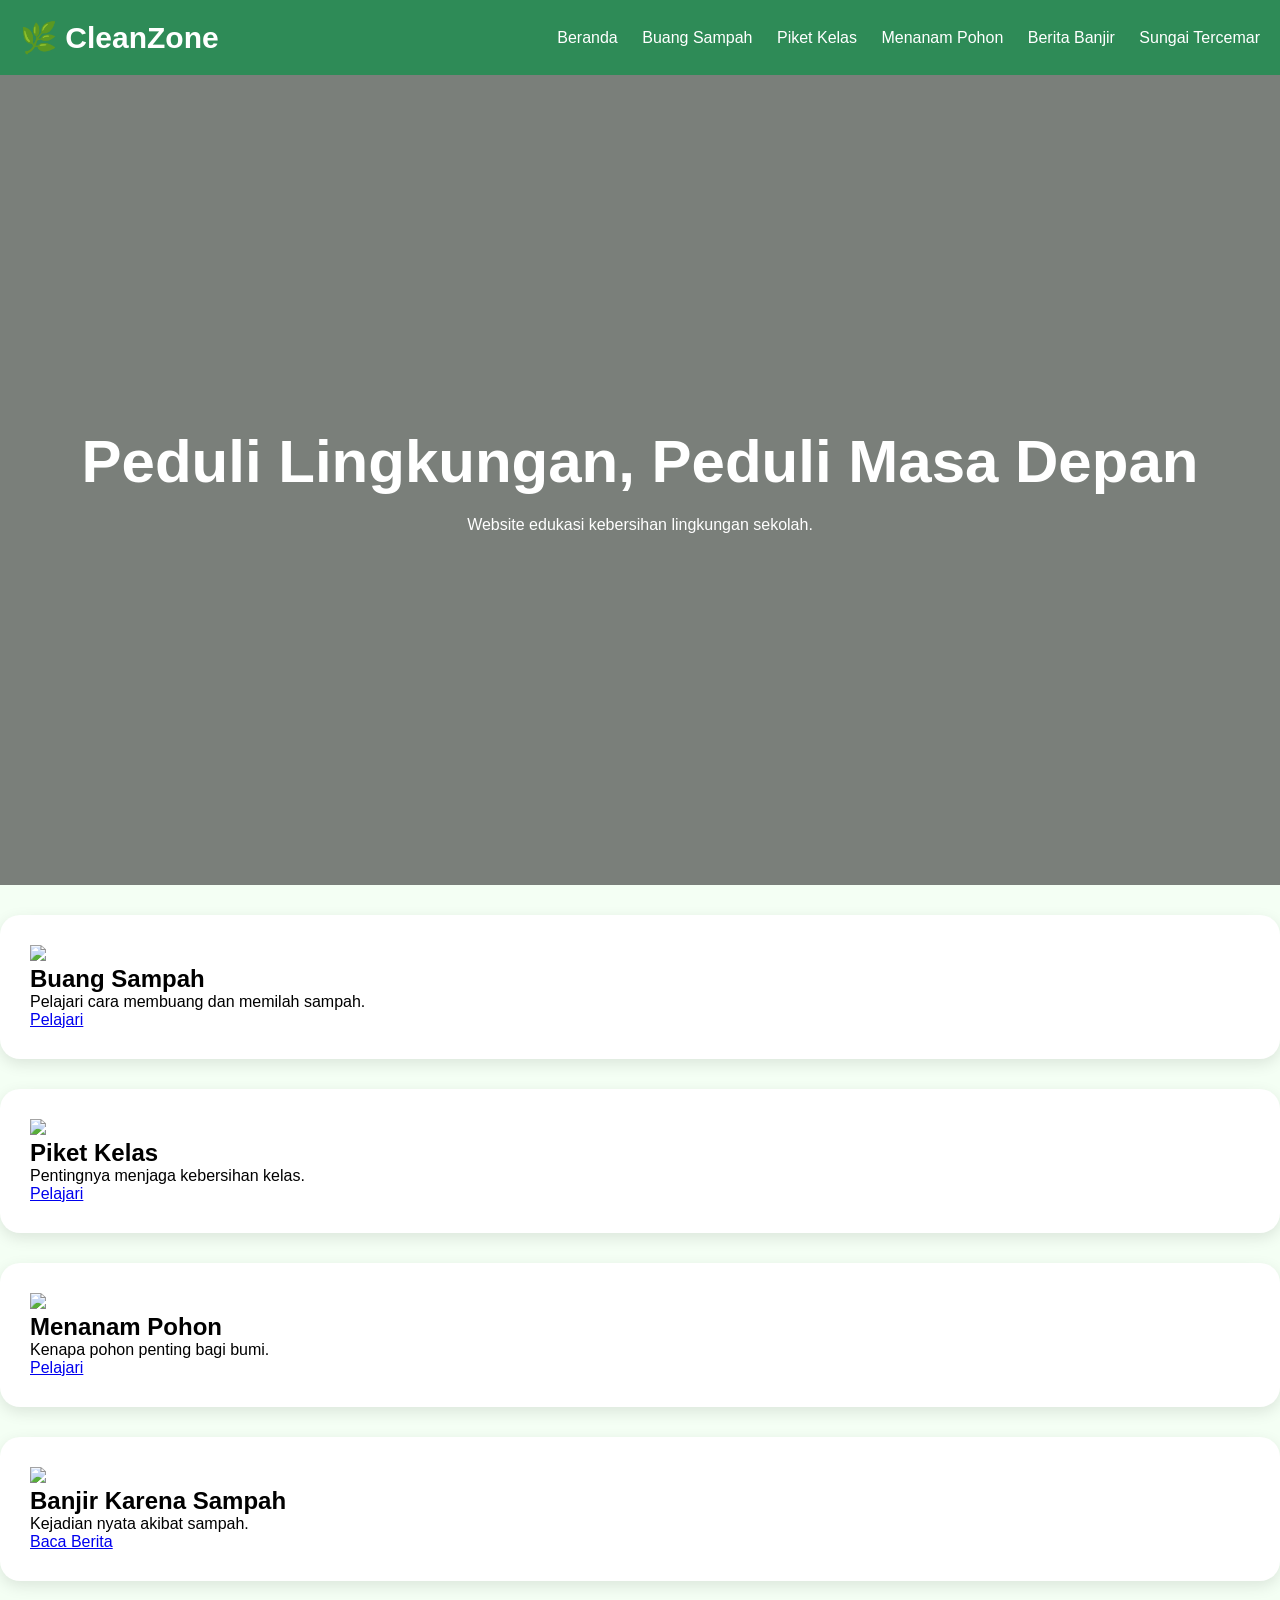
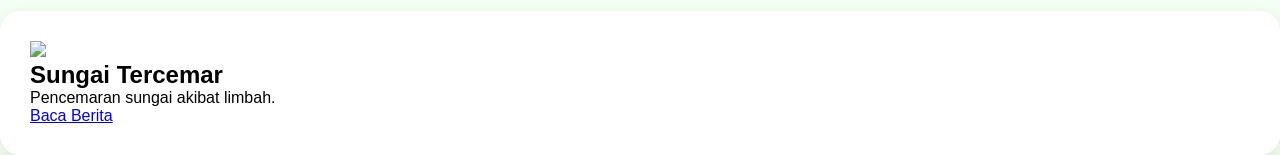
==== commit c956b225: "Update index.html" ====
--- a/index.html
+++ b/index.html
@@ -1,235 +1,17 @@
-<!-- ================================================= -->
-<!-- FILE 1 = index.html -->
-<!-- ================================================= -->
-
 <!DOCTYPE html>
 <html lang="id">
 
 <head>
 
-  <meta charset="UTF-8">
+<meta charset="UTF-8">
 
-  <meta name="viewport"
-  content="width=device-width, initial-scale=1.0">
+<meta name="viewport"
+content="width=device-width, initial-scale=1.0">
 
-  <title>CleanZone</title>
+<title>CleanZone</title>
 
-  <link rel="stylesheet"
-  href="style.css">
-
-</head>
-
-<body>
-
-  <!-- NAVBAR -->
-
-  <header>
-
-    <div class="logo">
-      🌿 CleanZone
-    </div>
-
-    <nav>
-
-      <a href="index.html">
-        Beranda
-      </a>
-
-      <a href="buang-sampah.html">
-        Buang Sampah
-      </a>
-
-      <a href="piket-kelas.html">
-        Piket Kelas
-      </a>
-
-      <a href="menanam-pohon.html">
-        Menanam Pohon
-      </a>
-
-      <a href="berita-banjir.html">
-        Berita Banjir
-      </a>
-
-      <a href="berita-sungai.html">
-        Sungai Tercemar
-      </a>
-
-    </nav>
-
-  </header>
-
-  <!-- HERO -->
-
-  <section class="hero">
-
-    <h1>
-      Peduli Lingkungan,
-      Peduli Masa Depan
-    </h1>
-
-    <p>
-      Website edukasi kebersihan lingkungan sekolah.
-    </p>
-
-  </section>
-
-  <!-- CARD -->
-
-  <section class="card-container">
-
-    <!-- CARD 1 -->
-
-    <div class="card">
-
-      <img src="https://images.unsplash.com/photo-1532996122724-e3c354a0b15b?auto=format&fit=crop&w=1000&q=80">
-
-      <div class="card-content">
-
-        <h2>
-          Buang Sampah
-        </h2>
-
-        <p>
-          Pelajari cara membuang dan memilah sampah dengan benar.
-        </p>
-
-        <a href="buang-sampah.html">
-          Pelajari
-        </a>
-
-      </div>
-
-    </div>
-
-    <!-- CARD 2 -->
-
-    <div class="card">
-
-      <img src="https://images.unsplash.com/photo-1522202176988-66273c2fd55f?auto=format&fit=crop&w=1000&q=80">
-
-      <div class="card-content">
-
-        <h2>
-          Piket Kelas
-        </h2>
-
-        <p>
-          Pentingnya menjaga kebersihan kelas setiap hari.
-        </p>
-
-        <a href="piket-kelas.html">
-          Pelajari
-        </a>
-
-      </div>
-
-    </div>
-
-    <!-- CARD 3 -->
-
-    <div class="card">
-
-      <img src="https://images.unsplash.com/photo-1492496913980-501348b61469?auto=format&fit=crop&w=1000&q=80">
-
-      <div class="card-content">
-
-        <h2>
-          Menanam Pohon
-        </h2>
-
-        <p>
-          Kenapa pohon penting untuk kehidupan manusia.
-        </p>
-
-        <a href="menanam-pohon.html">
-          Pelajari
-        </a>
-
-      </div>
-
-    </div>
-
-  </section>
-
-  <!-- BERITA -->
-
-  <section class="news-container">
-
-    <div class="news-card">
-
-      <img src="https://images.unsplash.com/photo-1513883049090-d0b7439799bf?auto=format&fit=crop&w=1000&q=80">
-
-      <div class="news-content">
-
-        <h2>
-          Banjir Karena Sampah
-        </h2>
-
-        <p>
-          Contoh kejadian nyata akibat sampah.
-        </p>
-
-        <a href="berita-banjir.html">
-          Baca Berita
-        </a>
-
-      </div>
-
-    </div>
-
-    <div class="news-card">
-
-      <img src="https://images.unsplash.com/photo-1518173946687-a4c8892bbd9f?auto=format&fit=crop&w=1000&q=80">
-
-      <div class="news-content">
-
-        <h2>
-          Sungai Tercemar
-        </h2>
-
-        <p>
-          Pencemaran sungai akibat limbah dan sampah.
-        </p>
-
-        <a href="berita-sungai.html">
-          Baca Berita
-        </a>
-
-      </div>
-
-    </div>
-
-  </section>
-
-</body>
-</html>
-
-
-
-
-
-
-
-
-
-<!-- ================================================= -->
-<!-- FILE 2 = buang-sampah.html -->
-<!-- ================================================= -->
-
-<!DOCTYPE html>
-<html lang="id">
-
-<head>
-
-  <meta charset="UTF-8">
-
-  <title>
-    Buang Sampah
-  </title>
-
-  <link rel="stylesheet"
-  href="style.css">
+<link rel="stylesheet"
+href="style.css">
 
 </head>
 
@@ -237,501 +19,168 @@
 
 <header>
 
-  <div class="logo">
-    🌿 CleanZone
-  </div>
+<div class="logo">
+🌿 CleanZone
+</div>
 
-  <nav>
+<nav>
 
-    <a href="index.html">Beranda</a>
+<a href="index.html">Beranda</a>
 
-    <a href="piket-kelas.html">Piket Kelas</a>
+<a href="buang-sampah.html">
+Buang Sampah
+</a>
 
-    <a href="menanam-pohon.html">Menanam Pohon</a>
+<a href="piket-kelas.html">
+Piket Kelas
+</a>
 
-  </nav>
+<a href="menanam-pohon.html">
+Menanam Pohon
+</a>
+
+<a href="berita-banjir.html">
+Berita Banjir
+</a>
+
+<a href="berita-sungai.html">
+Sungai Tercemar
+</a>
+
+</nav>
 
 </header>
 
-<section class="detail">
+<section class="hero">
 
-  <h1>
-    Cara Membuang Sampah Dengan Benar
-  </h1>
+<h1>
+Peduli Lingkungan,
+Peduli Masa Depan
+</h1>
 
-  <img src="https://images.unsplash.com/photo-1511497584788-876760111969?auto=format&fit=crop&w=1200&q=80">
+<p>
+Website edukasi kebersihan lingkungan sekolah.
+</p>
 
-  <p>
-    Sampah yang dibuang sembarangan dapat menyebabkan banjir,
-    pencemaran lingkungan, dan penyakit.
-  </p>
+</section>
 
-  <h2>
-    Jenis Sampah
-  </h2>
+<section class="card-container">
 
-  <ul>
+<div class="card">
 
-    <li>
-      Sampah Organik
-    </li>
+<img src="https://images.unsplash.com/photo-1532996122724-e3c354a0b15b?auto=format&fit=crop&w=1000&q=80">
 
-    <li>
-      Sampah Anorganik
-    </li>
+<div class="card-content">
 
-    <li>
-      Sampah Berbahaya
-    </li>
+<h2>
+Buang Sampah
+</h2>
 
-  </ul>
+<p>
+Pelajari cara membuang dan memilah sampah.
+</p>
 
-  <h2>
-    Cara Memilah Sampah
-  </h2>
+<a href="buang-sampah.html">
+Pelajari
+</a>
 
-  <img src="https://images.unsplash.com/photo-1604187351574-c75ca79f5807?auto=format&fit=crop&w=1200&q=80">
+</div>
 
-  <p>
-    Pisahkan sampah sesuai jenisnya agar mudah didaur ulang.
-  </p>
+</div>
+
+<div class="card">
+
+<img src="https://images.unsplash.com/photo-1522202176988-66273c2fd55f?auto=format&fit=crop&w=1000&q=80">
+
+<div class="card-content">
+
+<h2>
+Piket Kelas
+</h2>
+
+<p>
+Pentingnya menjaga kebersihan kelas.
+</p>
+
+<a href="piket-kelas.html">
+Pelajari
+</a>
+
+</div>
+
+</div>
+
+<div class="card">
+
+<img src="https://images.unsplash.com/photo-1492496913980-501348b61469?auto=format&fit=crop&w=1000&q=80">
+
+<div class="card-content">
+
+<h2>
+Menanam Pohon
+</h2>
+
+<p>
+Kenapa pohon penting bagi bumi.
+</p>
+
+<a href="menanam-pohon.html">
+Pelajari
+</a>
+
+</div>
+
+</div>
+
+</section>
+
+<section class="news-container">
+
+<div class="news-card">
+
+<img src="https://images.unsplash.com/photo-1513883049090-d0b7439799bf?auto=format&fit=crop&w=1000&q=80">
+
+<div class="news-content">
+
+<h2>
+Banjir Karena Sampah
+</h2>
+
+<p>
+Kejadian nyata akibat sampah.
+</p>
+
+<a href="berita-banjir.html">
+Baca Berita
+</a>
+
+</div>
+
+</div>
+
+<div class="news-card">
+
+<img src="https://images.unsplash.com/photo-1518173946687-a4c8892bbd9f?auto=format&fit=crop&w=1000&q=80">
+
+<div class="news-content">
+
+<h2>
+Sungai Tercemar
+</h2>
+
+<p>
+Pencemaran sungai akibat limbah.
+</p>
+
+<a href="berita-sungai.html">
+Baca Berita
+</a>
+
+</div>
+
+</div>
 
 </section>
 
 </body>
 </html>
-
-
-
-
-
-
-
-
-
-<!-- ================================================= -->
-<!-- FILE 3 = piket-kelas.html -->
-<!-- ================================================= -->
-
-<!DOCTYPE html>
-<html lang="id">
-
-<head>
-
-  <meta charset="UTF-8">
-
-  <title>
-    Piket Kelas
-  </title>
-
-  <link rel="stylesheet"
-  href="style.css">
-
-</head>
-
-<body>
-
-<header>
-
-  <div class="logo">
-    🌿 CleanZone
-  </div>
-
-  <nav>
-
-    <a href="index.html">Beranda</a>
-
-    <a href="buang-sampah.html">Buang Sampah</a>
-
-    <a href="menanam-pohon.html">Menanam Pohon</a>
-
-  </nav>
-
-</header>
-
-<section class="detail">
-
-  <h1>
-    Pentingnya Piket Kelas
-  </h1>
-
-  <img src="https://images.unsplash.com/photo-1503676260728-1c00da094a0b?auto=format&fit=crop&w=1200&q=80">
-
-  <p>
-    Piket kelas membantu menjaga kebersihan ruang belajar.
-  </p>
-
-</section>
-
-</body>
-</html>
-
-
-
-
-
-
-
-
-
-<!-- ================================================= -->
-<!-- FILE 4 = menanam-pohon.html -->
-<!-- ================================================= -->
-
-<!DOCTYPE html>
-<html lang="id">
-
-<head>
-
-  <meta charset="UTF-8">
-
-  <title>
-    Menanam Pohon
-  </title>
-
-  <link rel="stylesheet"
-  href="style.css">
-
-</head>
-
-<body>
-
-<header>
-
-  <div class="logo">
-    🌿 CleanZone
-  </div>
-
-  <nav>
-
-    <a href="index.html">Beranda</a>
-
-    <a href="buang-sampah.html">Buang Sampah</a>
-
-    <a href="piket-kelas.html">Piket Kelas</a>
-
-  </nav>
-
-</header>
-
-<section class="detail">
-
-  <h1>
-    Pentingnya Menanam Pohon
-  </h1>
-
-  <img src="https://images.unsplash.com/photo-1448375240586-882707db888b?auto=format&fit=crop&w=1200&q=80">
-
-  <p>
-    Pohon menghasilkan oksigen dan membantu mengurangi polusi udara.
-  </p>
-
-</section>
-
-</body>
-</html>
-
-
-
-
-
-
-
-
-
-<!-- ================================================= -->
-<!-- FILE 5 = berita-banjir.html -->
-<!-- ================================================= -->
-
-<!DOCTYPE html>
-<html lang="id">
-
-<head>
-
-  <meta charset="UTF-8">
-
-  <title>
-    Berita Banjir
-  </title>
-
-  <link rel="stylesheet"
-  href="style.css">
-
-</head>
-
-<body>
-
-<header>
-
-  <div class="logo">
-    🌿 CleanZone
-  </div>
-
-  <nav>
-
-    <a href="index.html">Beranda</a>
-
-  </nav>
-
-</header>
-
-<section class="detail">
-
-  <h1>
-    Banjir Karena Sampah
-  </h1>
-
-  <img src="https://images.unsplash.com/photo-1513883049090-d0b7439799bf?auto=format&fit=crop&w=1200&q=80">
-
-  <p>
-    Banyak kota mengalami banjir akibat saluran air tersumbat sampah plastik.
-  </p>
-
-</section>
-
-</body>
-</html>
-
-
-
-
-
-
-
-
-
-<!-- ================================================= -->
-<!-- FILE 6 = berita-sungai.html -->
-<!-- ================================================= -->
-
-<!DOCTYPE html>
-<html lang="id">
-
-<head>
-
-  <meta charset="UTF-8">
-
-  <title>
-    Sungai Tercemar
-  </title>
-
-  <link rel="stylesheet"
-  href="style.css">
-
-</head>
-
-<body>
-
-<header>
-
-  <div class="logo">
-    🌿 CleanZone
-  </div>
-
-  <nav>
-
-    <a href="index.html">Beranda</a>
-
-  </nav>
-
-</header>
-
-<section class="detail">
-
-  <h1>
-    Sungai Tercemar Karena Sampah
-  </h1>
-
-  <img src="https://images.unsplash.com/photo-1518173946687-a4c8892bbd9f?auto=format&fit=crop&w=1200&q=80">
-
-  <p>
-    Banyak sungai tercemar akibat limbah rumah tangga dan sampah plastik.
-  </p>
-
-</section>
-
-</body>
-</html>
-
-
-
-
-
-
-
-
-
-<!-- ================================================= -->
-<!-- FILE 7 = style.css -->
-<!-- ================================================= -->
-
-*{
-  margin:0;
-  padding:0;
-  box-sizing:border-box;
-  font-family:Poppins;
-}
-
-body{
-  background:#f4fff7;
-}
-
-header{
-
-  background:#1f7a1f;
-
-  padding:20px 8%;
-
-  display:flex;
-
-  justify-content:space-between;
-
-  align-items:center;
-}
-
-.logo{
-
-  color:white;
-
-  font-size:30px;
-
-  font-weight:bold;
-}
-
-nav a{
-
-  color:white;
-
-  text-decoration:none;
-
-  margin-left:20px;
-
-  font-weight:bold;
-}
-
-.hero{
-
-  height:90vh;
-
-  background:
-  linear-gradient(rgba(0,0,0,0.5),
-  rgba(0,0,0,0.5)),
-  url('https://images.unsplash.com/photo-1492496913980-501348b61469');
-
-  background-size:cover;
-
-  background-position:center;
-
-  display:flex;
-
-  flex-direction:column;
-
-  justify-content:center;
-
-  align-items:center;
-
-  text-align:center;
-
-  color:white;
-}
-
-.hero h1{
-  font-size:60px;
-}
-
-.hero p{
-  margin-top:20px;
-  font-size:20px;
-}
-
-.card-container,
-.news-container{
-
-  padding:80px 8%;
-
-  display:grid;
-
-  grid-template-columns:
-  repeat(auto-fit,minmax(300px,1fr));
-
-  gap:30px;
-}
-
-.card,
-.news-card{
-
-  background:white;
-
-  border-radius:20px;
-
-  overflow:hidden;
-
-  box-shadow:0 5px 15px rgba(0,0,0,0.1);
-}
-
-.card img,
-.news-card img{
-
-  width:100%;
-
-  height:250px;
-
-  object-fit:cover;
-}
-
-.card-content,
-.news-content{
-  padding:25px;
-}
-
-.card-content h2,
-.news-content h2{
-  color:#228b22;
-}
-
-.card-content p,
-.news-content p{
-  margin:15px 0;
-}
-
-.card-content a,
-.news-content a{
-
-  display:inline-block;
-
-  padding:12px 25px;
-
-  background:#32cd32;
-
-  color:white;
-
-  text-decoration:none;
-
-  border-radius:10px;
-}
-
-.detail{
-  padding:80px 10%;
-}
-
-.detail h1{
-  color:#228b22;
-  margin-bottom:30px;
-}
-
-.detail h2{
-  margin-top:40px;
-  color:#228b22;
-}
-
-.detail img{
-  width:100%;
-  border-radius:20px;
-  margin:25px 0;
-}
-
-.detail p,
-.detail li{
-  line-height:2;
-  margin-top:15px;
-}
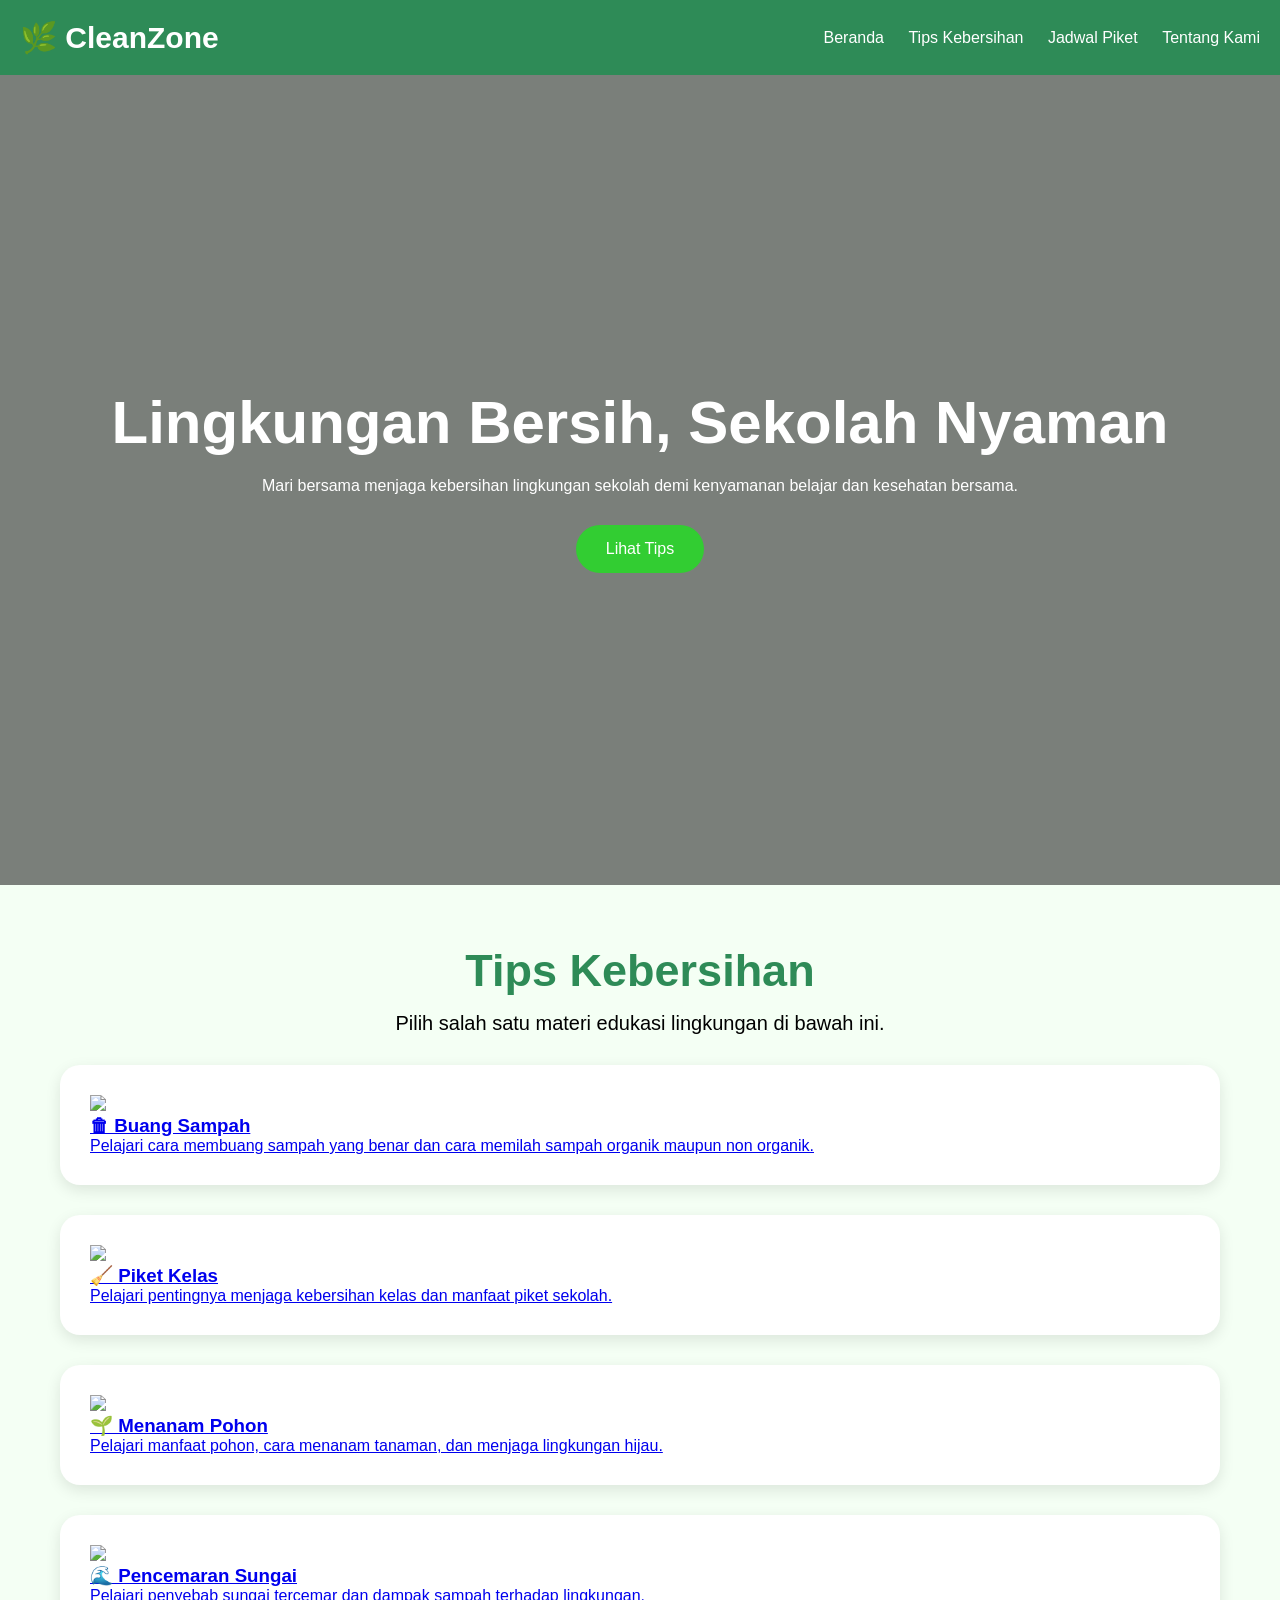
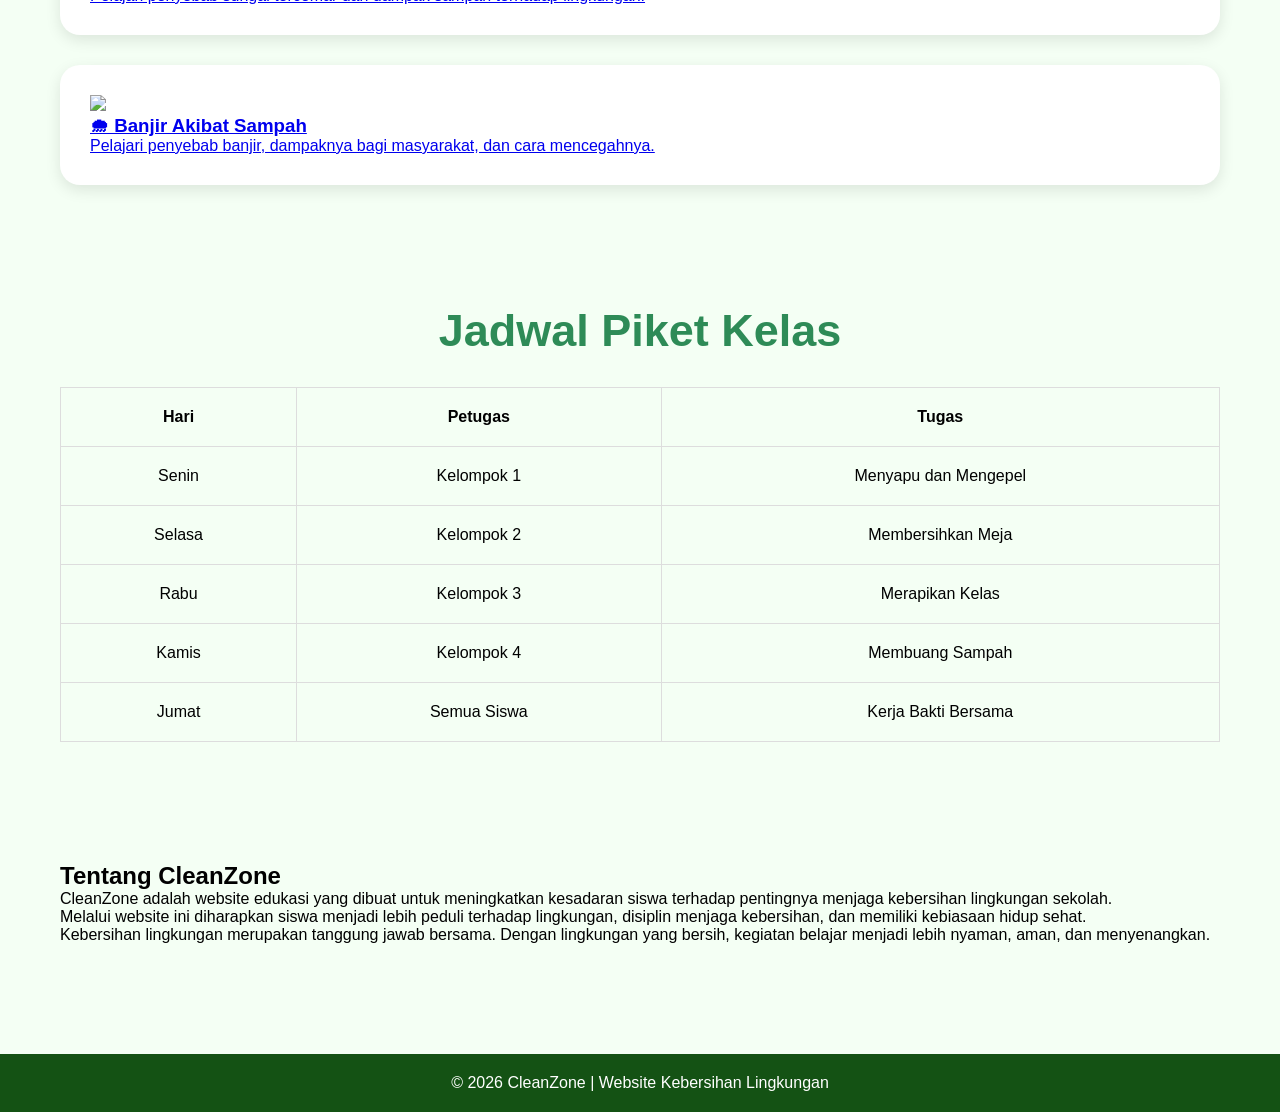
==== commit 424a723a: "Enhance index.html with new sections and content Updated the title and added sections for tips, cont" ====
--- a/index.html
+++ b/index.html
@@ -8,7 +8,9 @@
 <meta name="viewport"
 content="width=device-width, initial-scale=1.0">
 
-<title>CleanZone</title>
+<title>
+CleanZone - Website Kebersihan Lingkungan
+</title>
 
 <link rel="stylesheet"
 href="style.css">
@@ -17,6 +19,8 @@
 
 <body>
 
+<!-- HEADER -->
+
 <header>
 
 <div class="logo">
@@ -25,162 +29,364 @@
 
 <nav>
 
-<a href="index.html">Beranda</a>
-
-<a href="buang-sampah.html">
-Buang Sampah
-</a>
-
-<a href="piket-kelas.html">
-Piket Kelas
-</a>
-
-<a href="menanam-pohon.html">
-Menanam Pohon
-</a>
-
-<a href="berita-banjir.html">
-Berita Banjir
-</a>
-
-<a href="berita-sungai.html">
-Sungai Tercemar
+<a href="#beranda">
+Beranda
+</a>
+
+<a href="#tips">
+Tips Kebersihan
+</a>
+
+<a href="#jadwal">
+Jadwal Piket
+</a>
+
+<a href="#tentang">
+Tentang Kami
 </a>
 
 </nav>
 
 </header>
 
-<section class="hero">
+<!-- HERO -->
+
+<section class="hero"
+id="beranda">
 
 <h1>
-Peduli Lingkungan,
-Peduli Masa Depan
+Lingkungan Bersih,
+Sekolah Nyaman
 </h1>
 
 <p>
-Website edukasi kebersihan lingkungan sekolah.
-</p>
+Mari bersama menjaga kebersihan
+lingkungan sekolah demi kenyamanan
+belajar dan kesehatan bersama.
+</p>
+
+<a href="#tips"
+class="btn">
+
+Lihat Tips
+
+</a>
 
 </section>
 
-<section class="card-container">
-
-<div class="card">
-
-<img src="https://images.unsplash.com/photo-1532996122724-e3c354a0b15b?auto=format&fit=crop&w=1000&q=80">
-
-<div class="card-content">
-
-<h2>
-Buang Sampah
-</h2>
-
-<p>
-Pelajari cara membuang dan memilah sampah.
-</p>
-
-<a href="buang-sampah.html">
-Pelajari
-</a>
-
-</div>
-
-</div>
-
-<div class="card">
-
-<img src="https://images.unsplash.com/photo-1522202176988-66273c2fd55f?auto=format&fit=crop&w=1000&q=80">
-
-<div class="card-content">
-
-<h2>
-Piket Kelas
-</h2>
-
-<p>
-Pentingnya menjaga kebersihan kelas.
-</p>
-
-<a href="piket-kelas.html">
-Pelajari
-</a>
-
-</div>
-
-</div>
-
-<div class="card">
-
-<img src="https://images.unsplash.com/photo-1492496913980-501348b61469?auto=format&fit=crop&w=1000&q=80">
-
-<div class="card-content">
-
-<h2>
-Menanam Pohon
-</h2>
-
-<p>
-Kenapa pohon penting bagi bumi.
-</p>
-
-<a href="menanam-pohon.html">
-Pelajari
-</a>
-
-</div>
+<!-- CONTENT -->
+
+<section class="content"
+id="tips">
+
+<h1 style="text-align:center;
+color:#2e8b57;
+font-size:45px;">
+
+Tips Kebersihan
+
+</h1>
+
+<p style="text-align:center;
+margin-top:15px;
+font-size:20px;">
+
+Pilih salah satu materi edukasi
+lingkungan di bawah ini.
+
+</p>
+
+<!-- CARD CONTAINER -->
+
+<div class="card-container">
+
+<!-- CARD 1 -->
+
+<a href="buang-sampah.html"
+class="card-link">
+
+<div class="card">
+
+<img src="https://images.unsplash.com/photo-1511497584788-876760111969?auto=format&fit=crop&w=1200&q=80">
+
+<h3>
+🗑 Buang Sampah
+</h3>
+
+<p>
+Pelajari cara membuang sampah
+yang benar dan cara memilah
+sampah organik maupun non organik.
+</p>
+
+</div>
+
+</a>
+
+<!-- CARD 2 -->
+
+<a href="piket-kelas.html"
+class="card-link">
+
+<div class="card">
+
+<img src="https://images.unsplash.com/photo-1509062522246-3755977927d7?auto=format&fit=crop&w=1200&q=80">
+
+<h3>
+🧹 Piket Kelas
+</h3>
+
+<p>
+Pelajari pentingnya menjaga
+kebersihan kelas dan manfaat
+piket sekolah.
+</p>
+
+</div>
+
+</a>
+
+<!-- CARD 3 -->
+
+<a href="menanam-pohon.html"
+class="card-link">
+
+<div class="card">
+
+<img src="https://images.unsplash.com/photo-1466692476868-aef1dfb1e735?auto=format&fit=crop&w=1200&q=80">
+
+<h3>
+🌱 Menanam Pohon
+</h3>
+
+<p>
+Pelajari manfaat pohon,
+cara menanam tanaman,
+dan menjaga lingkungan hijau.
+</p>
+
+</div>
+
+</a>
+
+<!-- CARD 4 -->
+
+<a href="berita-sungai.html"
+class="card-link">
+
+<div class="card">
+
+<img src="https://images.unsplash.com/photo-1518173946687-a4c8892bbd9f?auto=format&fit=crop&w=1200&q=80">
+
+<h3>
+🌊 Pencemaran Sungai
+</h3>
+
+<p>
+Pelajari penyebab sungai
+tercemar dan dampak
+sampah terhadap lingkungan.
+</p>
+
+</div>
+
+</a>
+
+<!-- CARD 5 -->
+
+<a href="berita-banjir.html"
+class="card-link">
+
+<div class="card">
+
+<img src="https://images.unsplash.com/photo-1513883049090-d0b7439799bf?auto=format&fit=crop&w=1200&q=80">
+
+<h3>
+🌧 Banjir Akibat Sampah
+</h3>
+
+<p>
+Pelajari penyebab banjir,
+dampaknya bagi masyarakat,
+dan cara mencegahnya.
+</p>
+
+</div>
+
+</a>
 
 </div>
 
 </section>
 
-<section class="news-container">
-
-<div class="news-card">
-
-<img src="https://images.unsplash.com/photo-1513883049090-d0b7439799bf?auto=format&fit=crop&w=1000&q=80">
-
-<div class="news-content">
-
-<h2>
-Banjir Karena Sampah
-</h2>
-
-<p>
-Kejadian nyata akibat sampah.
-</p>
-
-<a href="berita-banjir.html">
-Baca Berita
-</a>
-
-</div>
-
-</div>
-
-<div class="news-card">
-
-<img src="https://images.unsplash.com/photo-1518173946687-a4c8892bbd9f?auto=format&fit=crop&w=1000&q=80">
-
-<div class="news-content">
-
-<h2>
-Sungai Tercemar
-</h2>
-
-<p>
-Pencemaran sungai akibat limbah.
-</p>
-
-<a href="berita-sungai.html">
-Baca Berita
-</a>
-
-</div>
-
-</div>
+<!-- JADWAL -->
+
+<section class="content"
+id="jadwal">
+
+<h1 style="text-align:center;
+color:#2e8b57;
+font-size:45px;">
+
+Jadwal Piket Kelas
+
+</h1>
+
+<table>
+
+<tr>
+
+<th>
+Hari
+</th>
+
+<th>
+Petugas
+</th>
+
+<th>
+Tugas
+</th>
+
+</tr>
+
+<tr>
+
+<td>
+Senin
+</td>
+
+<td>
+Kelompok 1
+</td>
+
+<td>
+Menyapu dan Mengepel
+</td>
+
+</tr>
+
+<tr>
+
+<td>
+Selasa
+</td>
+
+<td>
+Kelompok 2
+</td>
+
+<td>
+Membersihkan Meja
+</td>
+
+</tr>
+
+<tr>
+
+<td>
+Rabu
+</td>
+
+<td>
+Kelompok 3
+</td>
+
+<td>
+Merapikan Kelas
+</td>
+
+</tr>
+
+<tr>
+
+<td>
+Kamis
+</td>
+
+<td>
+Kelompok 4
+</td>
+
+<td>
+Membuang Sampah
+</td>
+
+</tr>
+
+<tr>
+
+<td>
+Jumat
+</td>
+
+<td>
+Semua Siswa
+</td>
+
+<td>
+Kerja Bakti Bersama
+</td>
+
+</tr>
+
+</table>
 
 </section>
+
+<!-- TENTANG -->
+
+<section class="content"
+id="tentang">
+
+<div class="detail">
+
+<h1>
+Tentang CleanZone
+</h1>
+
+<p>
+
+CleanZone adalah website edukasi
+yang dibuat untuk meningkatkan
+kesadaran siswa terhadap pentingnya
+menjaga kebersihan lingkungan sekolah.
+
+</p>
+
+<p>
+
+Melalui website ini diharapkan
+siswa menjadi lebih peduli terhadap
+lingkungan, disiplin menjaga kebersihan,
+dan memiliki kebiasaan hidup sehat.
+
+</p>
+
+<p>
+
+Kebersihan lingkungan merupakan
+tanggung jawab bersama. Dengan
+lingkungan yang bersih, kegiatan
+belajar menjadi lebih nyaman,
+aman, dan menyenangkan.
+
+</p>
+
+</div>
+
+</section>
+
+<!-- FOOTER -->
+
+<footer>
+
+<p>
+© 2026 CleanZone |
+Website Kebersihan Lingkungan
+</p>
+
+</footer>
 
 </body>
 </html>
--- a/style.css
+++ b/style.css
@@ -1,120 +1 @@
-*{
-  margin:0;
-  padding:0;
-  box-sizing:border-box;
-  font-family:Arial;
-}
-
-body{
-  background:#f4fff4;
-}
-
-header{
-  background:#2e8b57;
-  padding:20px;
-  display:flex;
-  justify-content:space-between;
-  align-items:center;
-}
-
-.logo{
-  color:white;
-  font-size:30px;
-  font-weight:bold;
-}
-
-nav a{
-  color:white;
-  text-decoration:none;
-  margin-left:20px;
-}
-
-.hero{
-  height:90vh;
-  background:linear-gradient(rgba(0,0,0,0.5),
-  rgba(0,0,0,0.5)),
-  url('https://images.unsplash.com/photo-1506744038136-46273834b3fb');
-
-  background-size:cover;
-
-  color:white;
-
-  display:flex;
-  flex-direction:column;
-  justify-content:center;
-  align-items:center;
-
-  text-align:center;
-}
-
-.hero h1{
-  font-size:60px;
-}
-
-.hero p{
-  margin-top:20px;
-}
-
-.btn{
-  margin-top:30px;
-  background:#32cd32;
-  color:white;
-  padding:15px 30px;
-  text-decoration:none;
-  border-radius:30px;
-}
-
-.content{
-  padding:60px;
-}
-
-.card,
-.news-card{
-  background:white;
-  padding:30px;
-  margin-top:30px;
-  border-radius:20px;
-  box-shadow:0 5px 15px rgba(0,0,0,0.1);
-}
-
-button{
-  margin-top:20px;
-  padding:12px 25px;
-  border:none;
-  background:#32cd32;
-  color:white;
-  border-radius:10px;
-  cursor:pointer;
-}
-
-table{
-  width:100%;
-  margin-top:30px;
-  border-collapse:collapse;
-}
-
-table th,
-table td{
-  border:1px solid #ddd;
-  padding:20px;
-  text-align:center;
-}
-
-.gallery{
-  padding:50px;
-  text-align:center;
-}
-
-.gallery img{
-  width:300px;
-  margin:20px;
-  border-radius:20px;
-}
-
-footer{
-  background:#145214;
-  color:white;
-  text-align:center;
-  padding:20px;
-  margin-top:50px;
-}
+*{ margin:0; padding:0; box-sizing:border-box; font-family:Arial; } body{ background:#f4fff4; } header{ background:#2e8b57; padding:20px; display:flex; justify-content:space-between; align-items:center; } .logo{ color:white; font-size:30px; font-weight:bold; } nav a{ color:white; text-decoration:none; margin-left:20px; } .hero{ height:90vh; background:linear-gradient(rgba(0,0,0,0.5), rgba(0,0,0,0.5)), url('https://images.unsplash.com/photo-1506744038136-46273834b3fb'); background-size:cover; color:white; display:flex; flex-direction:column; justify-content:center; align-items:center; text-align:center; } .hero h1{ font-size:60px; } .hero p{ margin-top:20px; } .btn{ margin-top:30px; background:#32cd32; color:white; padding:15px 30px; text-decoration:none; border-radius:30px; } .content{ padding:60px; } .card, .news-card{ background:white; padding:30px; margin-top:30px; border-radius:20px; box-shadow:0 5px 15px rgba(0,0,0,0.1); } button{ margin-top:20px; padding:12px 25px; border:none; background:#32cd32; color:white; border-radius:10px; cursor:pointer; } table{ width:100%; margin-top:30px; border-collapse:collapse; } table th, table td{ border:1px solid #ddd; padding:20px; text-align:center; } .gallery{ padding:50px; text-align:center; } .gallery img{ width:300px; margin:20px; border-radius:20px; } footer{ background:#145214; color:white; text-align:center; padding:20px; margin-top:50px; }
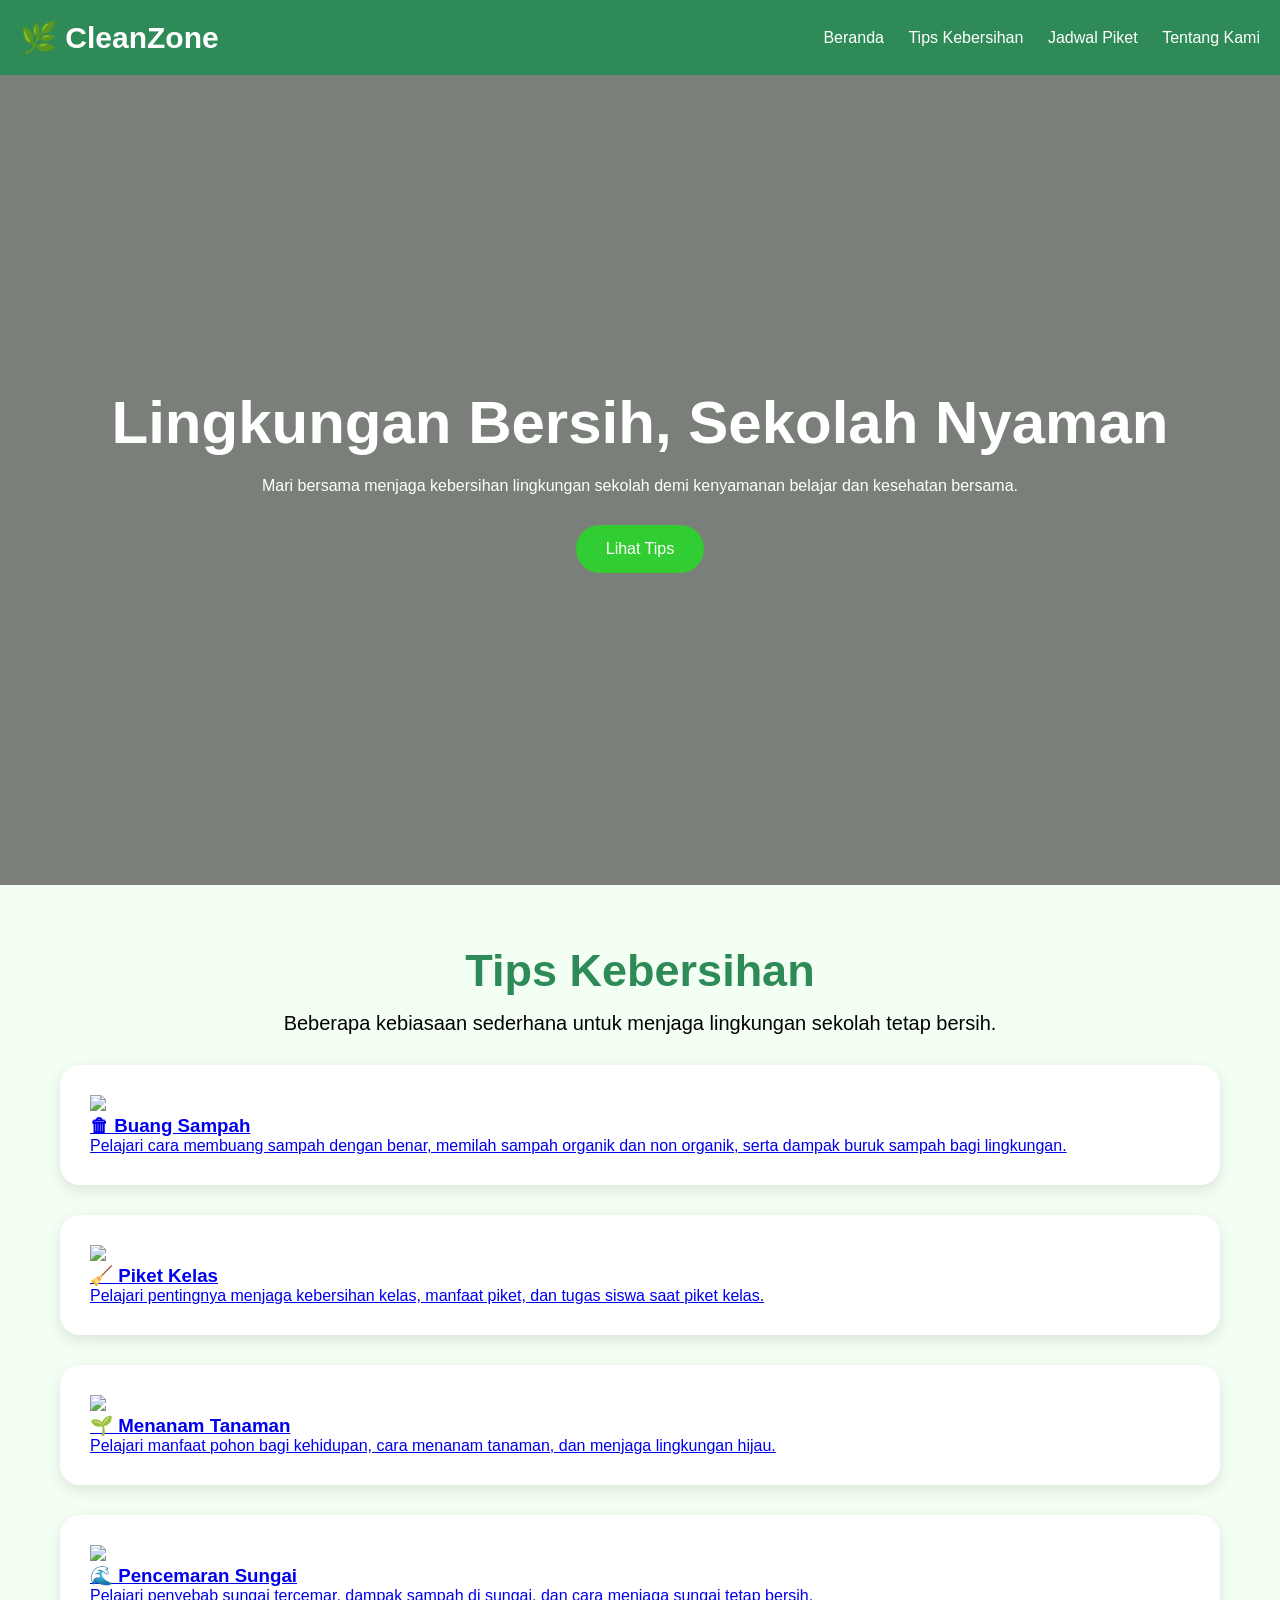
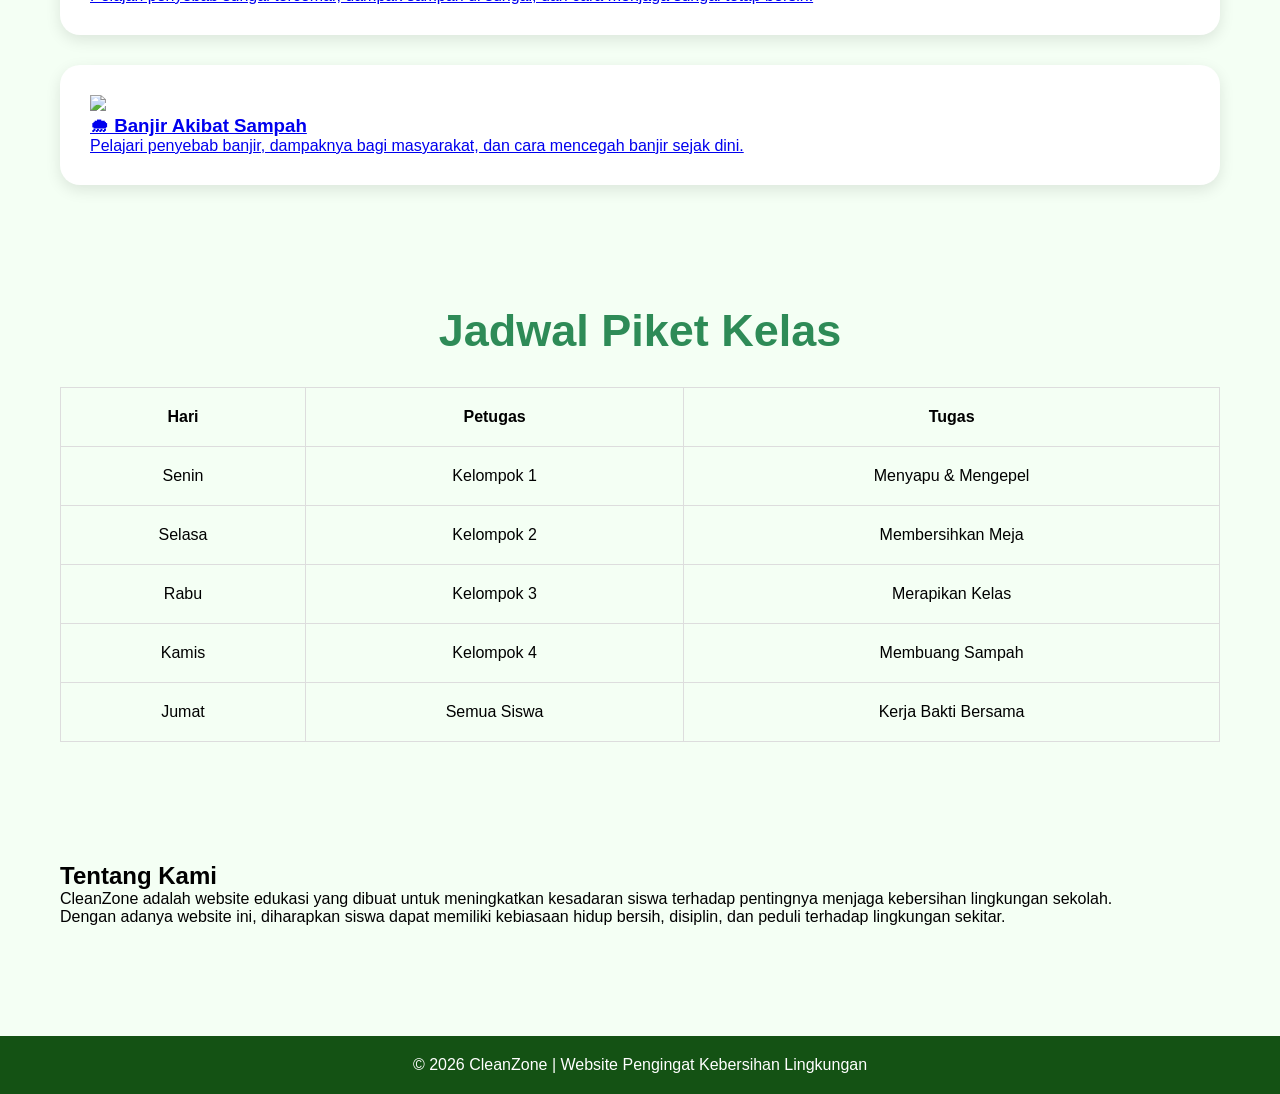
==== commit 17ab1c62: "Update index.html" ====
--- a/index.html
+++ b/index.html
@@ -1,392 +1,255 @@
 <!DOCTYPE html>
 <html lang="id">
-
 <head>
-
-<meta charset="UTF-8">
-
-<meta name="viewport"
-content="width=device-width, initial-scale=1.0">
-
-<title>
-CleanZone - Website Kebersihan Lingkungan
-</title>
-
-<link rel="stylesheet"
-href="style.css">
+  <meta charset="UTF-8" />
+  <meta name="viewport" content="width=device-width, initial-scale=1.0"/>
+  <title>CleanZone - Website Kebersihan Lingkungan</title>
+
+  <link rel="stylesheet" href="style.css">
 
 </head>
 
 <body>
 
-<!-- HEADER -->
-
-<header>
-
-<div class="logo">
-🌿 CleanZone
-</div>
-
-<nav>
-
-<a href="#beranda">
-Beranda
-</a>
-
-<a href="#tips">
-Tips Kebersihan
-</a>
-
-<a href="#jadwal">
-Jadwal Piket
-</a>
-
-<a href="#tentang">
-Tentang Kami
-</a>
-
-</nav>
-
-</header>
-
-<!-- HERO -->
-
-<section class="hero"
-id="beranda">
-
-<h1>
-Lingkungan Bersih,
-Sekolah Nyaman
-</h1>
-
-<p>
-Mari bersama menjaga kebersihan
-lingkungan sekolah demi kenyamanan
-belajar dan kesehatan bersama.
-</p>
-
-<a href="#tips"
-class="btn">
-
-Lihat Tips
-
-</a>
-
-</section>
-
-<!-- CONTENT -->
-
-<section class="content"
-id="tips">
-
-<h1 style="text-align:center;
-color:#2e8b57;
-font-size:45px;">
-
-Tips Kebersihan
-
-</h1>
-
-<p style="text-align:center;
-margin-top:15px;
-font-size:20px;">
-
-Pilih salah satu materi edukasi
-lingkungan di bawah ini.
-
-</p>
-
-<!-- CARD CONTAINER -->
-
-<div class="card-container">
-
-<!-- CARD 1 -->
-
-<a href="buang-sampah.html"
-class="card-link">
-
-<div class="card">
-
-<img src="https://images.unsplash.com/photo-1511497584788-876760111969?auto=format&fit=crop&w=1200&q=80">
-
-<h3>
-🗑 Buang Sampah
-</h3>
-
-<p>
-Pelajari cara membuang sampah
-yang benar dan cara memilah
-sampah organik maupun non organik.
-</p>
-
-</div>
-
-</a>
-
-<!-- CARD 2 -->
-
-<a href="piket-kelas.html"
-class="card-link">
-
-<div class="card">
-
-<img src="https://images.unsplash.com/photo-1509062522246-3755977927d7?auto=format&fit=crop&w=1200&q=80">
-
-<h3>
-🧹 Piket Kelas
-</h3>
-
-<p>
-Pelajari pentingnya menjaga
-kebersihan kelas dan manfaat
-piket sekolah.
-</p>
-
-</div>
-
-</a>
-
-<!-- CARD 3 -->
-
-<a href="menanam-pohon.html"
-class="card-link">
-
-<div class="card">
-
-<img src="https://images.unsplash.com/photo-1466692476868-aef1dfb1e735?auto=format&fit=crop&w=1200&q=80">
-
-<h3>
-🌱 Menanam Pohon
-</h3>
-
-<p>
-Pelajari manfaat pohon,
-cara menanam tanaman,
-dan menjaga lingkungan hijau.
-</p>
-
-</div>
-
-</a>
-
-<!-- CARD 4 -->
-
-<a href="berita-sungai.html"
-class="card-link">
-
-<div class="card">
-
-<img src="https://images.unsplash.com/photo-1518173946687-a4c8892bbd9f?auto=format&fit=crop&w=1200&q=80">
-
-<h3>
-🌊 Pencemaran Sungai
-</h3>
-
-<p>
-Pelajari penyebab sungai
-tercemar dan dampak
-sampah terhadap lingkungan.
-</p>
-
-</div>
-
-</a>
-
-<!-- CARD 5 -->
-
-<a href="berita-banjir.html"
-class="card-link">
-
-<div class="card">
-
-<img src="https://images.unsplash.com/photo-1513883049090-d0b7439799bf?auto=format&fit=crop&w=1200&q=80">
-
-<h3>
-🌧 Banjir Akibat Sampah
-</h3>
-
-<p>
-Pelajari penyebab banjir,
-dampaknya bagi masyarakat,
-dan cara mencegahnya.
-</p>
-
-</div>
-
-</a>
-
-</div>
-
-</section>
-
-<!-- JADWAL -->
-
-<section class="content"
-id="jadwal">
-
-<h1 style="text-align:center;
-color:#2e8b57;
-font-size:45px;">
-
-Jadwal Piket Kelas
-
-</h1>
-
-<table>
-
-<tr>
-
-<th>
-Hari
-</th>
-
-<th>
-Petugas
-</th>
-
-<th>
-Tugas
-</th>
-
-</tr>
-
-<tr>
-
-<td>
-Senin
-</td>
-
-<td>
-Kelompok 1
-</td>
-
-<td>
-Menyapu dan Mengepel
-</td>
-
-</tr>
-
-<tr>
-
-<td>
-Selasa
-</td>
-
-<td>
-Kelompok 2
-</td>
-
-<td>
-Membersihkan Meja
-</td>
-
-</tr>
-
-<tr>
-
-<td>
-Rabu
-</td>
-
-<td>
-Kelompok 3
-</td>
-
-<td>
-Merapikan Kelas
-</td>
-
-</tr>
-
-<tr>
-
-<td>
-Kamis
-</td>
-
-<td>
-Kelompok 4
-</td>
-
-<td>
-Membuang Sampah
-</td>
-
-</tr>
-
-<tr>
-
-<td>
-Jumat
-</td>
-
-<td>
-Semua Siswa
-</td>
-
-<td>
-Kerja Bakti Bersama
-</td>
-
-</tr>
-
-</table>
-
-</section>
-
-<!-- TENTANG -->
-
-<section class="content"
-id="tentang">
-
-<div class="detail">
-
-<h1>
-Tentang CleanZone
-</h1>
-
-<p>
-
-CleanZone adalah website edukasi
-yang dibuat untuk meningkatkan
-kesadaran siswa terhadap pentingnya
-menjaga kebersihan lingkungan sekolah.
-
-</p>
-
-<p>
-
-Melalui website ini diharapkan
-siswa menjadi lebih peduli terhadap
-lingkungan, disiplin menjaga kebersihan,
-dan memiliki kebiasaan hidup sehat.
-
-</p>
-
-<p>
-
-Kebersihan lingkungan merupakan
-tanggung jawab bersama. Dengan
-lingkungan yang bersih, kegiatan
-belajar menjadi lebih nyaman,
-aman, dan menyenangkan.
-
-</p>
-
-</div>
-
-</section>
-
-<!-- FOOTER -->
-
-<footer>
-
-<p>
-© 2026 CleanZone |
-Website Kebersihan Lingkungan
-</p>
-
-</footer>
+  <!-- HEADER -->
+  <header>
+
+    <div class="logo">
+      🌿 CleanZone
+    </div>
+
+    <nav>
+      <a href="#beranda">Beranda</a>
+      <a href="#tips">Tips Kebersihan</a>
+      <a href="#jadwal">Jadwal Piket</a>
+      <a href="#tentang">Tentang Kami</a>
+    </nav>
+
+  </header>
+
+  <!-- HERO -->
+  <section class="hero" id="beranda">
+
+    <h1>
+      Lingkungan Bersih,
+      Sekolah Nyaman
+    </h1>
+
+    <p>
+      Mari bersama menjaga kebersihan lingkungan sekolah
+      demi kenyamanan belajar dan kesehatan bersama.
+    </p>
+
+    <a href="#tips" class="btn">
+      Lihat Tips
+    </a>
+
+  </section>
+
+  <!-- TIPS -->
+  <section class="content" id="tips">
+
+    <h1 style="text-align:center; color:#2e8b57; font-size:45px;">
+      Tips Kebersihan
+    </h1>
+
+    <p style="text-align:center; margin-top:15px; font-size:20px;">
+      Beberapa kebiasaan sederhana untuk menjaga lingkungan sekolah tetap bersih.
+    </p>
+
+    <div class="card-container">
+
+      <!-- CARD 1 -->
+      <a href="buang-sampah.html" class="card-link">
+
+        <div class="card">
+
+          <img src="https://images.unsplash.com/photo-1511497584788-876760111969?auto=format&fit=crop&w=1200&q=80">
+
+          <h3>
+            🗑 Buang Sampah
+          </h3>
+
+          <p>
+            Pelajari cara membuang sampah dengan benar,
+            memilah sampah organik dan non organik,
+            serta dampak buruk sampah bagi lingkungan.
+          </p>
+
+        </div>
+
+      </a>
+
+      <!-- CARD 2 -->
+      <a href="piket-kelas.html" class="card-link">
+
+        <div class="card">
+
+          <img src="https://images.unsplash.com/photo-1509062522246-3755977927d7?auto=format&fit=crop&w=1200&q=80">
+
+          <h3>
+            🧹 Piket Kelas
+          </h3>
+
+          <p>
+            Pelajari pentingnya menjaga kebersihan kelas,
+            manfaat piket, dan tugas siswa saat piket kelas.
+          </p>
+
+        </div>
+
+      </a>
+
+      <!-- CARD 3 -->
+      <a href="menanam-pohon.html" class="card-link">
+
+        <div class="card">
+
+          <img src="https://images.unsplash.com/photo-1466692476868-aef1dfb1e735?auto=format&fit=crop&w=1200&q=80">
+
+          <h3>
+            🌱 Menanam Tanaman
+          </h3>
+
+          <p>
+            Pelajari manfaat pohon bagi kehidupan,
+            cara menanam tanaman,
+            dan menjaga lingkungan hijau.
+          </p>
+
+        </div>
+
+      </a>
+
+      <!-- CARD 4 -->
+      <a href="berita-sungai.html" class="card-link">
+
+        <div class="card">
+
+          <img src="https://images.unsplash.com/photo-1518173946687-a4c8892bbd9f?auto=format&fit=crop&w=1200&q=80">
+
+          <h3>
+            🌊 Pencemaran Sungai
+          </h3>
+
+          <p>
+            Pelajari penyebab sungai tercemar,
+            dampak sampah di sungai,
+            dan cara menjaga sungai tetap bersih.
+          </p>
+
+        </div>
+
+      </a>
+
+      <!-- CARD 5 -->
+      <a href="berita-banjir.html" class="card-link">
+
+        <div class="card">
+
+          <img src="https://images.unsplash.com/photo-1513883049090-d0b7439799bf?auto=format&fit=crop&w=1200&q=80">
+
+          <h3>
+            🌧 Banjir Akibat Sampah
+          </h3>
+
+          <p>
+            Pelajari penyebab banjir,
+            dampaknya bagi masyarakat,
+            dan cara mencegah banjir sejak dini.
+          </p>
+
+        </div>
+
+      </a>
+
+    </div>
+
+  </section>
+
+  <!-- JADWAL -->
+  <section class="content" id="jadwal">
+
+    <h1 style="text-align:center; color:#2e8b57; font-size:45px;">
+      Jadwal Piket Kelas
+    </h1>
+
+    <table>
+
+      <tr>
+        <th>Hari</th>
+        <th>Petugas</th>
+        <th>Tugas</th>
+      </tr>
+
+      <tr>
+        <td>Senin</td>
+        <td>Kelompok 1</td>
+        <td>Menyapu & Mengepel</td>
+      </tr>
+
+      <tr>
+        <td>Selasa</td>
+        <td>Kelompok 2</td>
+        <td>Membersihkan Meja</td>
+      </tr>
+
+      <tr>
+        <td>Rabu</td>
+        <td>Kelompok 3</td>
+        <td>Merapikan Kelas</td>
+      </tr>
+
+      <tr>
+        <td>Kamis</td>
+        <td>Kelompok 4</td>
+        <td>Membuang Sampah</td>
+      </tr>
+
+      <tr>
+        <td>Jumat</td>
+        <td>Semua Siswa</td>
+        <td>Kerja Bakti Bersama</td>
+      </tr>
+
+    </table>
+
+  </section>
+
+  <!-- ABOUT -->
+  <section class="content" id="tentang">
+
+    <div class="detail">
+
+      <h1>
+        Tentang Kami
+      </h1>
+
+      <p>
+        CleanZone adalah website edukasi yang dibuat
+        untuk meningkatkan kesadaran siswa terhadap
+        pentingnya menjaga kebersihan lingkungan sekolah.
+      </p>
+
+      <p>
+        Dengan adanya website ini, diharapkan siswa dapat
+        memiliki kebiasaan hidup bersih, disiplin,
+        dan peduli terhadap lingkungan sekitar.
+      </p>
+
+    </div>
+
+  </section>
+
+  <!-- FOOTER -->
+  <footer>
+
+    <p>
+      © 2026 CleanZone |
+      Website Pengingat Kebersihan Lingkungan
+    </p>
+
+  </footer>
 
 </body>
 </html>
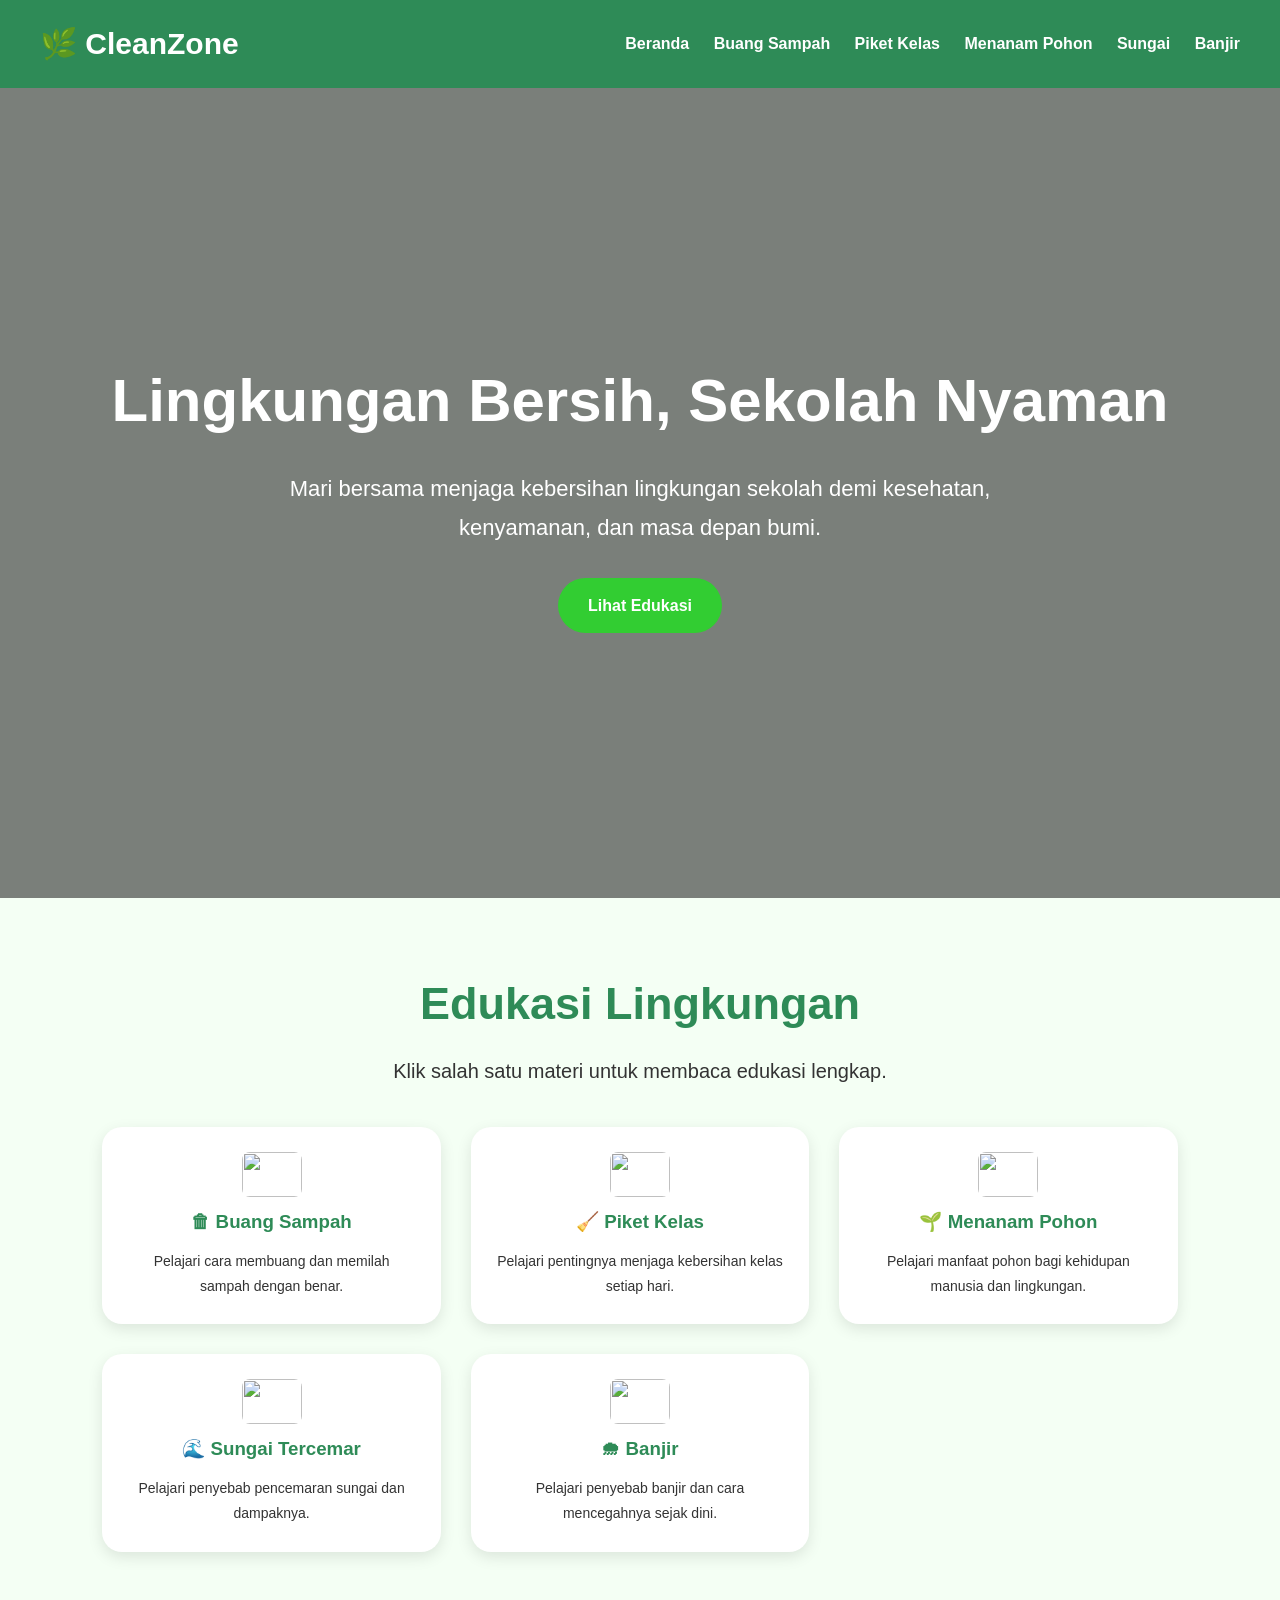
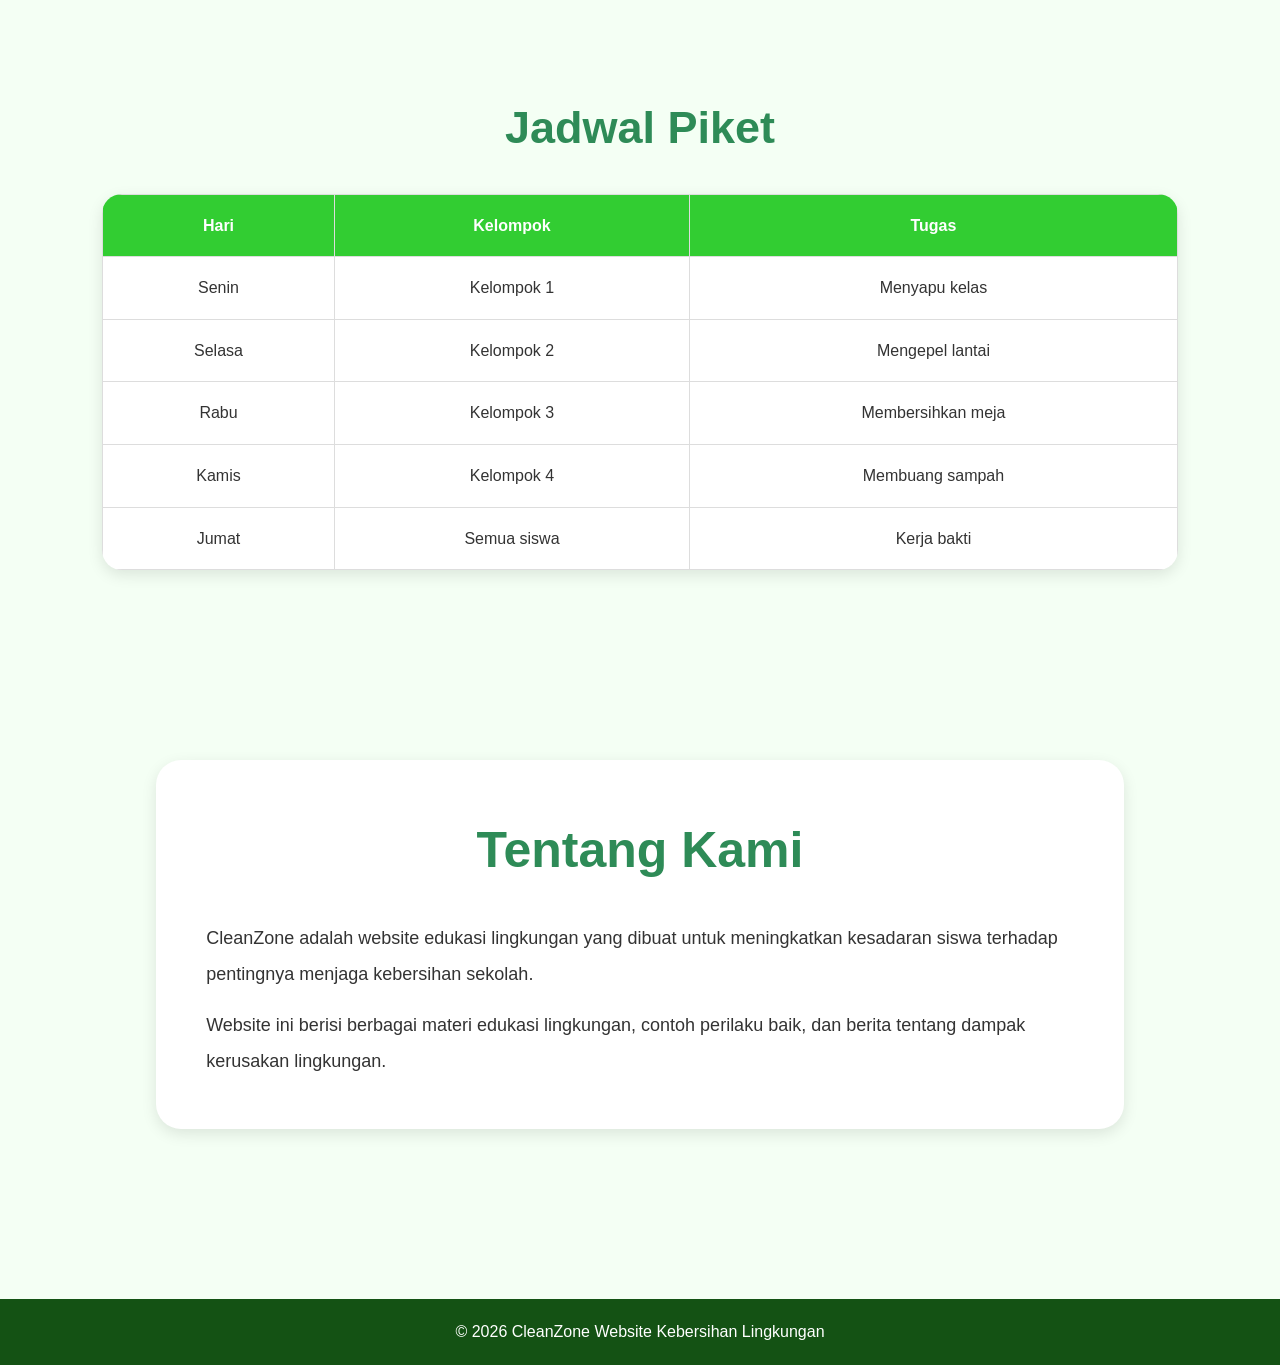
==== commit ebc5453b: "Update index.html" ====
--- a/index.html
+++ b/index.html
@@ -1,255 +1,403 @@
 <!DOCTYPE html>
 <html lang="id">
 <head>
-  <meta charset="UTF-8" />
-  <meta name="viewport" content="width=device-width, initial-scale=1.0"/>
-  <title>CleanZone - Website Kebersihan Lingkungan</title>
-
-  <link rel="stylesheet" href="style.css">
+
+  <meta charset="UTF-8">
+
+  <meta name="viewport"
+  content="width=device-width, initial-scale=1.0">
+
+  <title>
+    CleanZone
+  </title>
+
+  <link rel="stylesheet"
+  href="style.css">
 
 </head>
 
 <body>
 
-  <!-- HEADER -->
-  <header>
-
-    <div class="logo">
-      🌿 CleanZone
-    </div>
-
-    <nav>
-      <a href="#beranda">Beranda</a>
-      <a href="#tips">Tips Kebersihan</a>
-      <a href="#jadwal">Jadwal Piket</a>
-      <a href="#tentang">Tentang Kami</a>
-    </nav>
-
-  </header>
-
-  <!-- HERO -->
-  <section class="hero" id="beranda">
-
-    <h1>
-      Lingkungan Bersih,
-      Sekolah Nyaman
-    </h1>
-
-    <p>
-      Mari bersama menjaga kebersihan lingkungan sekolah
-      demi kenyamanan belajar dan kesehatan bersama.
-    </p>
-
-    <a href="#tips" class="btn">
-      Lihat Tips
-    </a>
-
-  </section>
-
-  <!-- TIPS -->
-  <section class="content" id="tips">
-
-    <h1 style="text-align:center; color:#2e8b57; font-size:45px;">
-      Tips Kebersihan
-    </h1>
-
-    <p style="text-align:center; margin-top:15px; font-size:20px;">
-      Beberapa kebiasaan sederhana untuk menjaga lingkungan sekolah tetap bersih.
-    </p>
-
-    <div class="card-container">
-
-      <!-- CARD 1 -->
-      <a href="buang-sampah.html" class="card-link">
-
-        <div class="card">
-
-          <img src="https://images.unsplash.com/photo-1511497584788-876760111969?auto=format&fit=crop&w=1200&q=80">
-
-          <h3>
-            🗑 Buang Sampah
-          </h3>
-
-          <p>
-            Pelajari cara membuang sampah dengan benar,
-            memilah sampah organik dan non organik,
-            serta dampak buruk sampah bagi lingkungan.
-          </p>
-
-        </div>
-
-      </a>
-
-      <!-- CARD 2 -->
-      <a href="piket-kelas.html" class="card-link">
-
-        <div class="card">
-
-          <img src="https://images.unsplash.com/photo-1509062522246-3755977927d7?auto=format&fit=crop&w=1200&q=80">
-
-          <h3>
-            🧹 Piket Kelas
-          </h3>
-
-          <p>
-            Pelajari pentingnya menjaga kebersihan kelas,
-            manfaat piket, dan tugas siswa saat piket kelas.
-          </p>
-
-        </div>
-
-      </a>
-
-      <!-- CARD 3 -->
-      <a href="menanam-pohon.html" class="card-link">
-
-        <div class="card">
-
-          <img src="https://images.unsplash.com/photo-1466692476868-aef1dfb1e735?auto=format&fit=crop&w=1200&q=80">
-
-          <h3>
-            🌱 Menanam Tanaman
-          </h3>
-
-          <p>
-            Pelajari manfaat pohon bagi kehidupan,
-            cara menanam tanaman,
-            dan menjaga lingkungan hijau.
-          </p>
-
-        </div>
-
-      </a>
-
-      <!-- CARD 4 -->
-      <a href="berita-sungai.html" class="card-link">
-
-        <div class="card">
-
-          <img src="https://images.unsplash.com/photo-1518173946687-a4c8892bbd9f?auto=format&fit=crop&w=1200&q=80">
-
-          <h3>
-            🌊 Pencemaran Sungai
-          </h3>
-
-          <p>
-            Pelajari penyebab sungai tercemar,
-            dampak sampah di sungai,
-            dan cara menjaga sungai tetap bersih.
-          </p>
-
-        </div>
-
-      </a>
-
-      <!-- CARD 5 -->
-      <a href="berita-banjir.html" class="card-link">
-
-        <div class="card">
-
-          <img src="https://images.unsplash.com/photo-1513883049090-d0b7439799bf?auto=format&fit=crop&w=1200&q=80">
-
-          <h3>
-            🌧 Banjir Akibat Sampah
-          </h3>
-
-          <p>
-            Pelajari penyebab banjir,
-            dampaknya bagi masyarakat,
-            dan cara mencegah banjir sejak dini.
-          </p>
-
-        </div>
-
-      </a>
-
-    </div>
-
-  </section>
-
-  <!-- JADWAL -->
-  <section class="content" id="jadwal">
-
-    <h1 style="text-align:center; color:#2e8b57; font-size:45px;">
-      Jadwal Piket Kelas
-    </h1>
-
-    <table>
-
-      <tr>
-        <th>Hari</th>
-        <th>Petugas</th>
-        <th>Tugas</th>
-      </tr>
-
-      <tr>
-        <td>Senin</td>
-        <td>Kelompok 1</td>
-        <td>Menyapu & Mengepel</td>
-      </tr>
-
-      <tr>
-        <td>Selasa</td>
-        <td>Kelompok 2</td>
-        <td>Membersihkan Meja</td>
-      </tr>
-
-      <tr>
-        <td>Rabu</td>
-        <td>Kelompok 3</td>
-        <td>Merapikan Kelas</td>
-      </tr>
-
-      <tr>
-        <td>Kamis</td>
-        <td>Kelompok 4</td>
-        <td>Membuang Sampah</td>
-      </tr>
-
-      <tr>
-        <td>Jumat</td>
-        <td>Semua Siswa</td>
-        <td>Kerja Bakti Bersama</td>
-      </tr>
-
-    </table>
-
-  </section>
-
-  <!-- ABOUT -->
-  <section class="content" id="tentang">
-
-    <div class="detail">
-
-      <h1>
-        Tentang Kami
-      </h1>
-
-      <p>
-        CleanZone adalah website edukasi yang dibuat
-        untuk meningkatkan kesadaran siswa terhadap
-        pentingnya menjaga kebersihan lingkungan sekolah.
-      </p>
-
-      <p>
-        Dengan adanya website ini, diharapkan siswa dapat
-        memiliki kebiasaan hidup bersih, disiplin,
-        dan peduli terhadap lingkungan sekitar.
-      </p>
-
-    </div>
-
-  </section>
-
-  <!-- FOOTER -->
-  <footer>
-
-    <p>
-      © 2026 CleanZone |
-      Website Pengingat Kebersihan Lingkungan
-    </p>
-
-  </footer>
+<!-- HEADER -->
+
+<header>
+
+  <div class="logo">
+    🌿 CleanZone
+  </div>
+
+  <nav>
+
+    <a href="index.html">
+      Beranda
+    </a>
+
+    <a href="buang-sampah.html">
+      Buang Sampah
+    </a>
+
+    <a href="piket-kelas.html">
+      Piket Kelas
+    </a>
+
+    <a href="menanam-pohon.html">
+      Menanam Pohon
+    </a>
+
+    <a href="berita-sungai.html">
+      Sungai
+    </a>
+
+    <a href="berita-banjir.html">
+      Banjir
+    </a>
+
+  </nav>
+
+</header>
+
+<!-- HERO -->
+
+<section class="hero">
+
+  <h1>
+    Lingkungan Bersih,
+    Sekolah Nyaman
+  </h1>
+
+  <p>
+    Mari bersama menjaga kebersihan
+    lingkungan sekolah demi kesehatan,
+    kenyamanan, dan masa depan bumi.
+  </p>
+
+  <a href="#tips"
+  class="btn">
+
+    Lihat Edukasi
+
+  </a>
+
+</section>
+
+<!-- CONTENT -->
+
+<section class="content"
+id="tips">
+
+<h1 style="
+text-align:center;
+color:#2e8b57;
+font-size:45px;">
+
+Edukasi Lingkungan
+
+</h1>
+
+<p style="
+text-align:center;
+margin-top:15px;
+font-size:20px;">
+
+Klik salah satu materi
+untuk membaca edukasi lengkap.
+
+</p>
+
+<!-- CARD -->
+
+<div class="card-container">
+
+<!-- CARD 1 -->
+
+<a href="buang-sampah.html"
+class="card-link">
+
+<div class="card">
+
+<img src="https://images.unsplash.com/photo-1532996122724-e3c354a0b15b?auto=format&fit=crop&w=1200&q=80">
+
+<h3>
+🗑 Buang Sampah
+</h3>
+
+<p>
+
+Pelajari cara membuang
+dan memilah sampah
+dengan benar.
+
+</p>
+
+</div>
+
+</a>
+
+<!-- CARD 2 -->
+
+<a href="piket-kelas.html"
+class="card-link">
+
+<div class="card">
+
+<img src="https://images.unsplash.com/photo-1509062522246-3755977927d7?auto=format&fit=crop&w=1200&q=80">
+
+<h3>
+🧹 Piket Kelas
+</h3>
+
+<p>
+
+Pelajari pentingnya
+menjaga kebersihan kelas
+setiap hari.
+
+</p>
+
+</div>
+
+</a>
+
+<!-- CARD 3 -->
+
+<a href="menanam-pohon.html"
+class="card-link">
+
+<div class="card">
+
+<img src="https://images.unsplash.com/photo-1466692476868-aef1dfb1e735?auto=format&fit=crop&w=1200&q=80">
+
+<h3>
+🌱 Menanam Pohon
+</h3>
+
+<p>
+
+Pelajari manfaat pohon
+bagi kehidupan manusia
+dan lingkungan.
+
+</p>
+
+</div>
+
+</a>
+
+<!-- CARD 4 -->
+
+<a href="berita-sungai.html"
+class="card-link">
+
+<div class="card">
+
+<img src="https://images.unsplash.com/photo-1441974231531-c6227db76b6e?auto=format&fit=crop&w=1200&q=80">
+
+<h3>
+🌊 Sungai Tercemar
+</h3>
+
+<p>
+
+Pelajari penyebab
+pencemaran sungai
+dan dampaknya.
+
+</p>
+
+</div>
+
+</a>
+
+<!-- CARD 5 -->
+
+<a href="berita-banjir.html"
+class="card-link">
+
+<div class="card">
+
+<img src="https://images.unsplash.com/photo-1547683905-f686c993aae5?auto=format&fit=crop&w=1200&q=80">
+
+<h3>
+🌧 Banjir
+</h3>
+
+<p>
+
+Pelajari penyebab banjir
+dan cara mencegahnya
+sejak dini.
+
+</p>
+
+</div>
+
+</a>
+
+</div>
+
+</section>
+
+<!-- JADWAL -->
+
+<section class="content">
+
+<h1 style="
+text-align:center;
+color:#2e8b57;
+font-size:45px;">
+
+Jadwal Piket
+
+</h1>
+
+<table>
+
+<tr>
+
+<th>
+Hari
+</th>
+
+<th>
+Kelompok
+</th>
+
+<th>
+Tugas
+</th>
+
+</tr>
+
+<tr>
+
+<td>
+Senin
+</td>
+
+<td>
+Kelompok 1
+</td>
+
+<td>
+Menyapu kelas
+</td>
+
+</tr>
+
+<tr>
+
+<td>
+Selasa
+</td>
+
+<td>
+Kelompok 2
+</td>
+
+<td>
+Mengepel lantai
+</td>
+
+</tr>
+
+<tr>
+
+<td>
+Rabu
+</td>
+
+<td>
+Kelompok 3
+</td>
+
+<td>
+Membersihkan meja
+</td>
+
+</tr>
+
+<tr>
+
+<td>
+Kamis
+</td>
+
+<td>
+Kelompok 4
+</td>
+
+<td>
+Membuang sampah
+</td>
+
+</tr>
+
+<tr>
+
+<td>
+Jumat
+</td>
+
+<td>
+Semua siswa
+</td>
+
+<td>
+Kerja bakti
+</td>
+
+</tr>
+
+</table>
+
+</section>
+
+<!-- ABOUT -->
+
+<section class="content">
+
+<div class="detail">
+
+<h1>
+Tentang Kami
+</h1>
+
+<p>
+
+CleanZone adalah website
+edukasi lingkungan yang dibuat
+untuk meningkatkan kesadaran
+siswa terhadap pentingnya
+menjaga kebersihan sekolah.
+
+</p>
+
+<p>
+
+Website ini berisi berbagai
+materi edukasi lingkungan,
+contoh perilaku baik,
+dan berita tentang dampak
+kerusakan lingkungan.
+
+</p>
+
+</div>
+
+</section>
+
+<!-- FOOTER -->
+
+<footer>
+
+<p>
+
+© 2026 CleanZone
+Website Kebersihan Lingkungan
+
+</p>
+
+</footer>
 
 </body>
 </html>
--- a/style.css
+++ b/style.css
@@ -1 +1,318 @@
-*{ margin:0; padding:0; box-sizing:border-box; font-family:Arial; } body{ background:#f4fff4; } header{ background:#2e8b57; padding:20px; display:flex; justify-content:space-between; align-items:center; } .logo{ color:white; font-size:30px; font-weight:bold; } nav a{ color:white; text-decoration:none; margin-left:20px; } .hero{ height:90vh; background:linear-gradient(rgba(0,0,0,0.5), rgba(0,0,0,0.5)), url('https://images.unsplash.com/photo-1506744038136-46273834b3fb'); background-size:cover; color:white; display:flex; flex-direction:column; justify-content:center; align-items:center; text-align:center; } .hero h1{ font-size:60px; } .hero p{ margin-top:20px; } .btn{ margin-top:30px; background:#32cd32; color:white; padding:15px 30px; text-decoration:none; border-radius:30px; } .content{ padding:60px; } .card, .news-card{ background:white; padding:30px; margin-top:30px; border-radius:20px; box-shadow:0 5px 15px rgba(0,0,0,0.1); } button{ margin-top:20px; padding:12px 25px; border:none; background:#32cd32; color:white; border-radius:10px; cursor:pointer; } table{ width:100%; margin-top:30px; border-collapse:collapse; } table th, table td{ border:1px solid #ddd; padding:20px; text-align:center; } .gallery{ padding:50px; text-align:center; } .gallery img{ width:300px; margin:20px; border-radius:20px; } footer{ background:#145214; color:white; text-align:center; padding:20px; margin-top:50px; }
+*{
+  margin:0;
+  padding:0;
+  box-sizing:border-box;
+  font-family:Arial, sans-serif;
+}
+
+body{
+  background:#f4fff4;
+  color:#333;
+  line-height:1.6;
+}
+
+/* HEADER */
+
+header{
+  background:#2e8b57;
+  padding:20px 40px;
+  display:flex;
+  justify-content:space-between;
+  align-items:center;
+  position:sticky;
+  top:0;
+  z-index:1000;
+}
+
+.logo{
+  color:white;
+  font-size:30px;
+  font-weight:bold;
+}
+
+nav a{
+  color:white;
+  text-decoration:none;
+  margin-left:20px;
+  font-weight:bold;
+}
+
+nav a:hover{
+  color:#d4ffd4;
+}
+
+/* HERO */
+
+.hero{
+  height:90vh;
+
+  background:
+  linear-gradient(rgba(0,0,0,0.5),
+  rgba(0,0,0,0.5)),
+  url('https://images.unsplash.com/photo-1506744038136-46273834b3fb?auto=format&fit=crop&w=1400&q=80');
+
+  background-size:cover;
+  background-position:center;
+
+  display:flex;
+  flex-direction:column;
+  justify-content:center;
+  align-items:center;
+
+  text-align:center;
+  color:white;
+  padding:20px;
+}
+
+.hero h1{
+  font-size:60px;
+  margin-bottom:20px;
+}
+
+.hero p{
+  font-size:22px;
+  max-width:800px;
+  line-height:1.8;
+}
+
+/* BUTTON */
+
+.btn{
+  margin-top:30px;
+  background:#32cd32;
+  color:white;
+  padding:15px 30px;
+  text-decoration:none;
+  border-radius:30px;
+  font-weight:bold;
+}
+
+.btn:hover{
+  background:#228b22;
+}
+
+/* CONTENT */
+
+.content{
+  padding:70px 8%;
+}
+
+/* CARD CONTAINER */
+
+.card-container{
+  display:grid;
+
+  grid-template-columns:
+  repeat(auto-fit,minmax(250px,1fr));
+
+  gap:30px;
+
+  margin-top:40px;
+}
+
+/* CARD LINK */
+
+.card-link{
+  text-decoration:none;
+  color:inherit;
+}
+
+/* CARD */
+
+.card{
+  background:white;
+  padding:25px;
+  border-radius:20px;
+  box-shadow:0 5px 15px rgba(0,0,0,0.1);
+  transition:0.3s;
+  text-align:center;
+}
+
+.card:hover{
+  transform:translateY(-10px);
+}
+
+/* FOTO CARD SUPER KECIL */
+
+.card img{
+
+  width:60px !important;
+
+  height:45px !important;
+
+  object-fit:cover;
+
+  border-radius:8px;
+
+  display:block;
+
+  margin:0 auto 10px auto;
+}
+
+/* JUDUL CARD */
+
+.card h3{
+  color:#2e8b57;
+  margin-bottom:12px;
+}
+
+/* ISI CARD */
+
+.card p{
+  line-height:1.8;
+  font-size:14px;
+}
+
+/* TABLE */
+
+table{
+  width:100%;
+  margin-top:30px;
+  border-collapse:collapse;
+  background:white;
+  border-radius:20px;
+  overflow:hidden;
+  box-shadow:0 5px 15px rgba(0,0,0,0.1);
+}
+
+table th{
+  background:#32cd32;
+  color:white;
+}
+
+table th,
+table td{
+  border:1px solid #ddd;
+  padding:18px;
+  text-align:center;
+}
+
+/* DETAIL PAGE */
+
+.detail{
+  width:90%;
+  margin:50px auto;
+  background:white;
+  padding:50px;
+  border-radius:25px;
+  box-shadow:0 5px 15px rgba(0,0,0,0.1);
+}
+
+.detail h1{
+  color:#2e8b57;
+  text-align:center;
+  font-size:50px;
+  margin-bottom:30px;
+}
+
+.detail h2{
+  color:#2e8b57;
+  margin-top:40px;
+  margin-bottom:20px;
+  font-size:35px;
+}
+
+.detail p{
+  line-height:2;
+  font-size:18px;
+  margin-top:15px;
+}
+
+.detail ul{
+  margin-top:20px;
+  padding-left:30px;
+}
+
+.detail li{
+  margin-top:10px;
+  line-height:1.8;
+  font-size:18px;
+}
+
+/* FOTO EDUKASI SUPER KECIL */
+
+.detail img{
+
+  width:70px !important;
+
+  height:50px !important;
+
+  object-fit:cover;
+
+  border-radius:8px;
+
+  display:block;
+
+  margin:10px auto;
+}
+
+/* FOTO BESAR */
+
+.foto-besar{
+
+  width:120px !important;
+
+  height:80px !important;
+
+  object-fit:cover;
+
+  border-radius:10px;
+
+  display:block;
+
+  margin:15px auto;
+}
+
+/* FOOTER */
+
+footer{
+  background:#145214;
+  color:white;
+  text-align:center;
+  padding:20px;
+  margin-top:50px;
+}
+
+/* RESPONSIVE */
+
+@media(max-width:768px){
+
+  header{
+    flex-direction:column;
+  }
+
+  nav{
+    margin-top:15px;
+  }
+
+  nav a{
+    display:inline-block;
+    margin:5px;
+  }
+
+  .hero h1{
+    font-size:40px;
+  }
+
+  .hero p{
+    font-size:18px;
+  }
+
+  .detail{
+    padding:30px;
+  }
+
+  .detail img{
+
+    width:60px !important;
+
+    height:45px !important;
+  }
+
+  .card img{
+
+    width:55px !important;
+
+    height:40px !important;
+  }
+}
